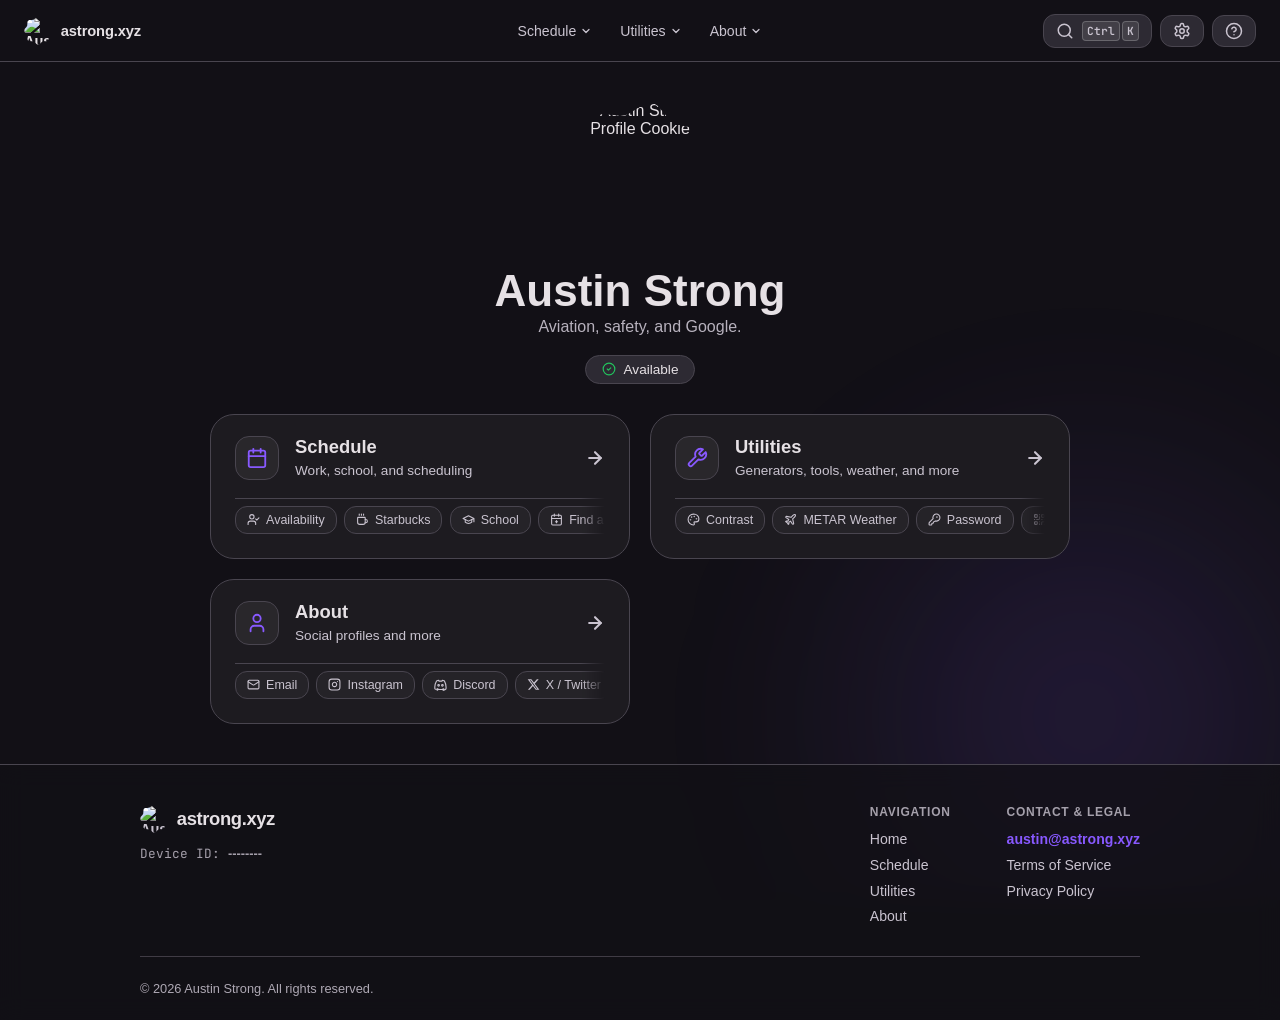
==== index.html @ 6d3d11ea "11 things ^AS" ====
<!DOCTYPE html>
<html lang="en">

<head>
    <!-- Google tag (gtag.js) -->
    <script async src="https://www.googletagmanager.com/gtag/js?id=G-ZY51JBLESQ"></script>
    <script>
        window.dataLayer = window.dataLayer || [];
        function gtag(){dataLayer.push(arguments);}
        gtag('js', new Date());
        gtag('config', 'G-ZY51JBLESQ');
    </script>
    <meta charset="UTF-8">
    <meta name="viewport" content="width=device-width, initial-scale=1.0">
    <title>Austin Strong</title>
    <meta name="description" content="Personal workspace for calendar scheduling dashboards and developer design utilities.">
    <link rel="icon" href="/assets/images/pfp-nine-sided-cookie.png" type="image/png">
    <link rel="shortcut icon" href="/assets/images/pfp-nine-sided-cookie.png" type="image/png">
    <link rel="apple-touch-icon" href="/assets/images/pfp-nine-sided-cookie.png">
    <link rel="preconnect" href="https://fonts.googleapis.com">
    <link rel="preconnect" href="https://fonts.gstatic.com" crossorigin>
    <link rel="stylesheet" href="https://fonts.googleapis.com/css2?family=JetBrains+Mono:ital,wght@0,100..800;1,100..800&family=Google+Sans+Flex:opsz,slnt,wdth,wght,GRAD,ROND@6..144,-10..0,25..151,1..1000,0..100,0..100&display=swap">
    <link rel="stylesheet" href="style.css?v=8">

    <!-- Open Graph & Twitter Meta Tags -->
    <meta name="theme-color" content="#8859ff">
    <meta property="og:site_name" content="Austin Strong">
    <meta property="og:title" content="Austin Strong">
    <meta property="og:description" content="Personal workspace for calendar scheduling dashboards and developer design utilities.">
    <meta property="og:type" content="website">
    <meta property="og:url" content="https://astrong.xyz/">
    <meta property="og:image" content="https://astrong.xyz/assets/images/pfp-nine-sided-cookie.png">
    <meta name="twitter:card" content="summary_large_image">

    <!-- Loading Screen Styles -->
    <style>
        #astrong-loading-screen {
            position: fixed;
            top: 0;
            left: 0;
            width: 100vw;
            height: 100vh;
            background-color: #121016;
            display: flex;
            justify-content: center;
            align-items: center;
            z-index: 999999;
            opacity: 1;
            transition: opacity 0.3s ease, visibility 0.3s ease;
            visibility: visible;
        }
        #astrong-loading-screen.fade-out {
            opacity: 0;
            visibility: hidden;
        }
        .loading-spinner {
            width: 58px;
            height: 58px;
            animation: loading-spin 1.2s linear infinite;
            will-change: transform;
        }
        @keyframes loading-spin {
            to { transform: rotate(360deg); }
        }
    </style>
</head>

<body>
    <!-- Ambient Accent Bubble -->
    <div class="ambient-bubble-container" aria-hidden="true">
        <div class="ambient-bubble"></div>
    </div>

    <!-- Universal Loading Screen -->
    <div id="astrong-loading-screen">
        <svg viewBox="0 0 1 1" class="loading-spinner">
            <path d="M0.3955 0.0590C0.4007 0.0547 0.4033 0.0526 0.4057 0.0508C0.4615 0.0081 0.5385 0.0081 0.5943 0.0508C0.5967 0.0526 0.5993 0.0547 0.6045 0.0590C0.6068 0.0609 0.6079 0.0619 0.6091 0.0628C0.6354 0.0837 0.6675 0.0955 0.7010 0.0966C0.7024 0.0966 0.7039 0.0966 0.7069 0.0967C0.7136 0.0968 0.7170 0.0968 0.7199 0.0970C0.7898 0.1005 0.8488 0.1506 0.8644 0.2195C0.8651 0.2224 0.8657 0.2257 0.8670 0.2324C0.8675 0.2353 0.8678 0.2368 0.8681 0.2383C0.8749 0.2713 0.8921 0.3013 0.9170 0.3238C0.9181 0.3248 0.9192 0.3258 0.9215 0.3277C0.9265 0.3321 0.9291 0.3343 0.9313 0.3364C0.9825 0.3845 0.9959 0.4612 0.9640 0.5241C0.9627 0.5267 0.9610 0.5297 0.9577 0.5356C0.9563 0.5382 0.9556 0.5396 0.9549 0.5409C0.9391 0.5706 0.9331 0.6047 0.9379 0.6381C0.9381 0.6396 0.9383 0.6411 0.9388 0.6440C0.9399 0.6507 0.9404 0.6541 0.9408 0.6570C0.9495 0.7272 0.9109 0.7946 0.8465 0.8221C0.8438 0.8232 0.8406 0.8244 0.8343 0.8268C0.8315 0.8279 0.8301 0.8284 0.8288 0.8290C0.7978 0.8415 0.7715 0.8638 0.7539 0.8925C0.7531 0.8937 0.7524 0.8950 0.7508 0.8976C0.7474 0.9034 0.7457 0.9063 0.7441 0.9089C0.7061 0.9682 0.6337 0.9948 0.5668 0.9740C0.5640 0.9732 0.5608 0.9720 0.5545 0.9698C0.5517 0.9688 0.5503 0.9683 0.5489 0.9679C0.5171 0.9573 0.4829 0.9573 0.4511 0.9679C0.4497 0.9683 0.4483 0.9688 0.4455 0.9698C0.4392 0.9720 0.4360 0.9732 0.4332 0.9740C0.3663 0.9948 0.2939 0.9682 0.2559 0.9089C0.2543 0.9063 0.2526 0.9034 0.2492 0.8976C0.2476 0.8950 0.2469 0.8937 0.2461 0.8925C0.2285 0.8638 0.2022 0.8415 0.1712 0.8290C0.1699 0.8284 0.1685 0.8279 0.1657 0.8268C0.1594 0.8244 0.1562 0.8232 0.1535 0.8221C0.0891 0.7946 0.0505 0.7272 0.0592 0.6570C0.0596 0.6541 0.0601 0.6507 0.0612 0.6440C0.0617 0.6411 0.0619 0.6396 0.0621 0.6381C0.0669 0.6047 0.0609 0.5706 0.0451 0.5409C0.0444 0.5396 0.0437 0.5382 0.0423 0.5356C0.0390 0.5297 0.0373 0.5267 0.0360 0.5241C0.0041 0.4612 0.0175 0.3845 0.0687 0.3364C0.0709 0.3343 0.0735 0.3321 0.0785 0.3277C0.0808 0.3258 0.0819 0.3248 0.0830 0.3238C0.1079 0.3013 0.1251 0.2713 0.1319 0.2383C0.1322 0.2368 0.1325 0.2353 0.1330 0.2324C0.1343 0.2257 0.1349 0.2224 0.1356 0.2195C0.1512 0.1506 0.2102 0.1005 0.2801 0.0970C0.2830 0.0968 0.2864 0.0968 0.2931 0.0967C0.2961 0.0966 0.2976 0.0966 0.2990 0.0966C0.3325 0.0955 0.3646 0.0837 0.3909 0.0628C0.3921 0.0619 0.3932 0.0609 0.3955 0.0590Z" fill="#ffffff" />
        </svg>
    </div>

    <!-- Controls Header Bar -->
    <div class="top-controls-bar">
        <a href="/" class="brand-pill" style="color: inherit; text-decoration: none;">
            <div class="pfp-wrapper-small">
                <img src="assets/images/pfp.png" alt="Austin Cookie Profile" class="pfp">
            </div>
            <span class="brand-name">astrong.xyz</span>
        </a>
        <div class="controls-group">
            <button id="search-btn" class="control-btn" aria-label="Command Palette" title="Command Palette (Ctrl+K)">
                <svg xmlns="http://www.w3.org/2000/svg" width="18" height="18" viewBox="0 0 24 24" fill="none" stroke="currentColor" stroke-width="2" stroke-linecap="round" stroke-linejoin="round"><circle cx="11" cy="11" r="8"/><line x1="21" y1="21" x2="16.65" y2="16.65"/></svg>
                <span class="btn-kbd"><kbd>Ctrl</kbd><kbd>K</kbd></span>
            </button>
            <button id="settings-btn" class="control-btn" aria-label="Settings" title="Settings">
                <svg xmlns="http://www.w3.org/2000/svg" width="18" height="18" viewBox="0 0 24 24" fill="none" stroke="currentColor" stroke-width="2" stroke-linecap="round" stroke-linejoin="round" class="lucide lucide-settings"><path d="M12.22 2h-.44a2 2 0 0 0-2 2v.18a2 2 0 0 1-1 1.73l-.43.25a2 2 0 0 1-2 0l-.15-.08a2 2 0 0 0-2.73.73l-.22.38a2 2 0 0 0 .73 2.73l.15.1a2 2 0 0 1 1 1.72v.51a2 2 0 0 1-1 1.74l-.15.09a2 2 0 0 0-.73 2.73l.22.38a2 2 0 0 0 2.73.73l.15-.08a2 2 0 0 1 2 0l.43.25a2 2 0 0 1 1 1.73V20a2 2 0 0 0 2 2h.44a2 2 0 0 0 2-2v-.18a2 2 0 0 1 1-1.73l.43-.25a2 2 0 0 1 2 0l.15.08a2 2 0 0 0 2.73-.73l.22-.39a2 2 0 0 0-.73-2.73l-.15-.08a2 2 0 0 1-1-1.74v-.5a2 2 0 0 1 1-1.74l.15-.1a2 2 0 0 0 .73-2.73l-.22-.38a2 2 0 0 0-2.73-.73l-.15.08a2 2 0 0 1-2 0l-.43-.25a2 2 0 0 1-1-1.73V4a2 2 0 0 0-2-2z"></path><circle cx="12" cy="12" r="3"></circle></svg>
            </button>
            <button id="help-btn" class="control-btn" aria-label="Help" title="Help & Shortcuts">
                <svg xmlns="http://www.w3.org/2000/svg" width="18" height="18" viewBox="0 0 24 24" fill="none" stroke="currentColor" stroke-width="2" stroke-linecap="round" stroke-linejoin="round"><circle cx="12" cy="12" r="10"/><path d="M9.09 9a3 3 0 0 1 5.83 1c0 2-3 3-3 3"/><line x1="12" y1="17" x2="12.01" y2="17"/></svg>
            </button>
            <button id="mobile-menu-btn" class="control-btn mobile-menu-btn" aria-label="Open Navigation Menu" title="Menu">
                <svg xmlns="http://www.w3.org/2000/svg" width="18" height="18" viewBox="0 0 24 24" fill="none" stroke="currentColor" stroke-width="2" stroke-linecap="round" stroke-linejoin="round"><line x1="4" x2="20" y1="12" y2="12"/><line x1="4" x2="20" y1="6" y2="6"/><line x1="4" x2="20" y1="18" y2="18"/></svg>
            </button>
        </div>
    </div>

    <!-- SVG Clip Paths for Cookie Shapes -->
    <svg style="position: absolute; width: 0; height: 0; overflow: hidden;" version="1.1" xmlns="http://www.w3.org/2000/svg">
        <defs>
            <clipPath id="nine-sided-cookie" clipPathUnits="objectBoundingBox">
                <path d="M0.3955 0.0590C0.4007 0.0547 0.4033 0.0526 0.4057 0.0508C0.4615 0.0081 0.5385 0.0081 0.5943 0.0508C0.5967 0.0526 0.5993 0.0547 0.6045 0.0590C0.6068 0.0609 0.6079 0.0619 0.6091 0.0628C0.6354 0.0837 0.6675 0.0955 0.7010 0.0966C0.7024 0.0966 0.7039 0.0966 0.7069 0.0967C0.7136 0.0968 0.7170 0.0968 0.7199 0.0970C0.7898 0.1005 0.8488 0.1506 0.8644 0.2195C0.8651 0.2224 0.8657 0.2257 0.8670 0.2324C0.8675 0.2353 0.8678 0.2368 0.8681 0.2383C0.8749 0.2713 0.8921 0.3013 0.9170 0.3238C0.9181 0.3248 0.9192 0.3258 0.9215 0.3277C0.9265 0.3321 0.9291 0.3343 0.9313 0.3364C0.9825 0.3845 0.9959 0.4612 0.9640 0.5241C0.9627 0.5267 0.9610 0.5297 0.9577 0.5356C0.9563 0.5382 0.9556 0.5396 0.9549 0.5409C0.9391 0.5706 0.9331 0.6047 0.9379 0.6381C0.9381 0.6396 0.9383 0.6411 0.9388 0.6440C0.9399 0.6507 0.9404 0.6541 0.9408 0.6570C0.9495 0.7272 0.9109 0.7946 0.8465 0.8221C0.8438 0.8232 0.8406 0.8244 0.8343 0.8268C0.8315 0.8279 0.8301 0.8284 0.8288 0.8290C0.7978 0.8415 0.7715 0.8638 0.7539 0.8925C0.7531 0.8937 0.7524 0.8950 0.7508 0.8976C0.7474 0.9034 0.7457 0.9063 0.7441 0.9089C0.7061 0.9682 0.6337 0.9948 0.5668 0.9740C0.5640 0.9732 0.5608 0.9720 0.5545 0.9698C0.5517 0.9688 0.5503 0.9683 0.5489 0.9679C0.5171 0.9573 0.4829 0.9573 0.4511 0.9679C0.4497 0.9683 0.4483 0.9688 0.4455 0.9698C0.4392 0.9720 0.4360 0.9732 0.4332 0.9740C0.3663 0.9948 0.2939 0.9682 0.2559 0.9089C0.2543 0.9063 0.2526 0.9034 0.2492 0.8976C0.2476 0.8950 0.2469 0.8937 0.2461 0.8925C0.2285 0.8638 0.2022 0.8415 0.1712 0.8290C0.1699 0.8284 0.1685 0.8279 0.1657 0.8268C0.1594 0.8244 0.1562 0.8232 0.1535 0.8221C0.0891 0.7946 0.0505 0.7272 0.0592 0.6570C0.0596 0.6541 0.0601 0.6507 0.0612 0.6440C0.0617 0.6411 0.0619 0.6396 0.0621 0.6381C0.0669 0.6047 0.0609 0.5706 0.0451 0.5409C0.0444 0.5396 0.0437 0.5382 0.0423 0.5356C0.0390 0.5297 0.0373 0.5267 0.0360 0.5241C0.0041 0.4612 0.0175 0.3845 0.0687 0.3364C0.0709 0.3343 0.0735 0.3321 0.0785 0.3277C0.0808 0.3258 0.0819 0.3248 0.0830 0.3238C0.1079 0.3013 0.1251 0.2713 0.1319 0.2383C0.1322 0.2368 0.1325 0.2353 0.1330 0.2324C0.1343 0.2257 0.1349 0.2224 0.1356 0.2195C0.1512 0.1506 0.2102 0.1005 0.2801 0.0970C0.2830 0.0968 0.2864 0.0968 0.2931 0.0967C0.2961 0.0966 0.2976 0.0966 0.2990 0.0966C0.3325 0.0955 0.3646 0.0837 0.3909 0.0628C0.3921 0.0619 0.3932 0.0609 0.3955 0.0590Z" />
            </clipPath>
            <clipPath id="four-sided-cookie" clipPathUnits="objectBoundingBox">
                <path d="M0.6154 0.1012C0.7947 0.0233 0.9767 0.2053 0.8988 0.3846L0.8859 0.4142C0.8622 0.4689 0.8622 0.5311 0.8859 0.5858L0.8988 0.6154C0.9767 0.7947 0.7947 0.9767 0.6154 0.8988L0.5858 0.8859C0.5311 0.8622 0.4689 0.8622 0.4142 0.8859L0.3846 0.8988C0.2053 0.9767 0.0233 0.7947 0.1012 0.6154L0.1141 0.5858C0.1378 0.5311 0.1378 0.4689 0.1141 0.4142L0.1012 0.3846C0.0233 0.2053 0.2053 0.0233 0.3846 0.1012L0.4142 0.1141C0.4689 0.1378 0.5311 0.1378 0.5858 0.1141L0.6154 0.1012Z" />
            </clipPath>
            <clipPath id="six-sided-cookie" clipPathUnits="objectBoundingBox">
                <path d="M0.3314 0.0909C0.4253 0.0000 0.5747 0.0000 0.6686 0.0909C0.6973 0.1187 0.7325 0.1390 0.7711 0.1499C0.8970 0.1855 0.9717 0.3145 0.9397 0.4410C0.9299 0.4797 0.9299 0.5203 0.9397 0.5590C0.9717 0.6855 0.8970 0.8145 0.7711 0.8501C0.7325 0.8610 0.6973 0.8813 0.6686 0.9091C0.5747 1.0000 0.4253 1.0000 0.3314 0.9091C0.3027 0.8813 0.2675 0.8610 0.2289 0.8501C0.1030 0.8145 0.0283 0.6855 0.0603 0.5590C0.0701 0.5203 0.0701 0.4797 0.0603 0.4410C0.0283 0.3145 0.1030 0.1855 0.2289 0.1499C0.2675 0.1390 0.3027 0.1187 0.3314 0.0909Z" />
            </clipPath>
            <clipPath id="sunny" clipPathUnits="objectBoundingBox">
                <path d="M0.7702 0.1213C0.8013 0.1234 0.8168 0.1245 0.8294 0.1300C0.8476 0.1379 0.8621 0.1524 0.8700 0.1706C0.8755 0.1832 0.8766 0.1987 0.8787 0.2298L0.8835 0.3008C0.8844 0.3134 0.8848 0.3197 0.8862 0.3257C0.8882 0.3344 0.8916 0.3427 0.8963 0.3502C0.8996 0.3554 0.9038 0.3602 0.9121 0.3696L0.9588 0.4232C0.9793 0.4467 0.9896 0.4585 0.9946 0.4713C1.0018 0.4897 1.0018 0.5103 0.9946 0.5287C0.9896 0.5415 0.9793 0.5533 0.9588 0.5768L0.9121 0.6303C0.9038 0.6399 0.8996 0.6446 0.8963 0.6498C0.8916 0.6573 0.8882 0.6656 0.8862 0.6743C0.8848 0.6803 0.8844 0.6866 0.8835 0.6992L0.8787 0.7702C0.8766 0.8013 0.8755 0.8168 0.8700 0.8294C0.8621 0.8476 0.8476 0.8621 0.8294 0.8700C0.8168 0.8755 0.8013 0.8766 0.7702 0.8787L0.6992 0.8835C0.6866 0.8844 0.6803 0.8848 0.6743 0.8862C0.6656 0.8882 0.6573 0.8916 0.6498 0.8963C0.6446 0.8996 0.6399 0.9038 0.6303 0.9121L0.5768 0.9588C0.5533 0.9793 0.5415 0.9896 0.5287 0.9946C0.5103 1.0018 0.4897 1.0018 0.4713 0.9946C0.4585 0.9896 0.4467 0.9793 0.4232 0.9588L0.3696 0.9121C0.3602 0.9038 0.3554 0.8996 0.3502 0.8963C0.3427 0.8916 0.3344 0.8882 0.3257 0.8862C0.3197 0.8848 0.3134 0.8844 0.3008 0.8835L0.2298 0.8787C0.1987 0.8766 0.1832 0.8755 0.1706 0.8700C0.1524 0.8621 0.1379 0.8476 0.1300 0.8294C0.1245 0.8168 0.1234 0.8013 0.1213 0.7702L0.1165 0.6992C0.1156 0.6866 0.1152 0.6803 0.1138 0.6743C0.1118 0.6656 0.1084 0.6573 0.1037 0.6498C0.1004 0.6446 0.0962 0.6399 0.0879 0.6303L0.0412 0.5768C0.0207 0.5533 0.0104 0.5415 0.0054 0.5287C-0.0018 0.5103 -0.0018 0.4897 0.0054 0.4713C0.0104 0.4585 0.0207 0.4467 0.0412 0.4232L0.0879 0.3696C0.0962 0.3602 0.1004 0.3554 0.1037 0.3502C0.1084 0.3427 0.1118 0.3344 0.1138 0.3257C0.1152 0.3197 0.1156 0.3134 0.1165 0.3008L0.1213 0.2298C0.1234 0.1987 0.1245 0.1832 0.1300 0.1706C0.1379 0.1524 0.1524 0.1379 0.1706 0.1300C0.1832 0.1245 0.1987 0.1234 0.2298 0.1213L0.3008 0.1165C0.3134 0.1156 0.3197 0.1152 0.3257 0.1138C0.3344 0.1118 0.3427 0.1084 0.3502 0.1037C0.3554 0.1004 0.3602 0.0962 0.3696 0.0879L0.4232 0.0412C0.4467 0.0207 0.4585 0.0104 0.4713 0.0054C0.4897 -0.0018 0.5103 -0.0018 0.5287 0.0054C0.5415 0.0104 0.5533 0.0207 0.5768 0.0412L0.6303 0.0879C0.6399 0.0962 0.6446 0.1004 0.6498 0.1037C0.6573 0.1084 0.6656 0.1118 0.6743 0.1138C0.6803 0.1152 0.6866 0.1156 0.6992 0.1165L0.7702 0.1213Z" />
            </clipPath>
            <clipPath id="twelve-sided-cookie" clipPathUnits="objectBoundingBox">
                <path d="M0.4272 0.0308C0.4289 0.0291 0.4297 0.0283 0.4304 0.0276C0.4695 -0.0092 0.5305 -0.0092 0.5696 0.0276C0.5703 0.0283 0.5711 0.0291 0.5728 0.0308C0.5738 0.0318 0.5743 0.0323 0.5748 0.0327C0.5998 0.0566 0.6353 0.0661 0.6688 0.0579C0.6695 0.0578 0.6702 0.0576 0.6715 0.0572C0.6738 0.0566 0.6750 0.0563 0.6760 0.0561C0.7282 0.0438 0.7810 0.0743 0.7964 0.1257C0.7967 0.1266 0.7970 0.1278 0.7977 0.1300C0.7981 0.1314 0.7983 0.1321 0.7984 0.1327C0.8082 0.1659 0.8341 0.1918 0.8673 0.2016C0.8679 0.2017 0.8686 0.2019 0.8700 0.2023C0.8722 0.2030 0.8734 0.2033 0.8743 0.2036C0.9257 0.2190 0.9562 0.2718 0.9439 0.3240C0.9437 0.3250 0.9434 0.3262 0.9428 0.3285C0.9424 0.3298 0.9422 0.3305 0.9421 0.3312C0.9339 0.3647 0.9434 0.4002 0.9673 0.4252C0.9677 0.4257 0.9682 0.4262 0.9692 0.4272C0.9709 0.4289 0.9717 0.4297 0.9724 0.4304C1.0092 0.4695 1.0092 0.5305 0.9724 0.5696C0.9717 0.5703 0.9709 0.5711 0.9692 0.5728C0.9682 0.5738 0.9677 0.5743 0.9673 0.5748C0.9434 0.5998 0.9339 0.6353 0.9421 0.6688C0.9422 0.6695 0.9424 0.6702 0.9428 0.6715C0.9434 0.6738 0.9437 0.6750 0.9439 0.6760C0.9562 0.7282 0.9257 0.7810 0.8743 0.7964C0.8734 0.7967 0.8722 0.7970 0.8700 0.7977C0.8686 0.7981 0.8679 0.7983 0.8673 0.7984C0.8341 0.8082 0.8082 0.8341 0.7984 0.8673C0.7983 0.8679 0.7981 0.8686 0.7977 0.8700C0.7970 0.8722 0.7967 0.8734 0.7964 0.8743C0.7810 0.9257 0.7282 0.9562 0.6760 0.9439C0.6750 0.9437 0.6738 0.9434 0.6715 0.9428C0.6702 0.9424 0.6695 0.9422 0.6688 0.9421C0.6353 0.9339 0.5998 0.9434 0.5748 0.9673C0.5743 0.9677 0.5738 0.9682 0.5728 0.9692C0.5711 0.9709 0.5703 0.9717 0.5696 0.9724C0.5305 1.0092 0.4695 1.0092 0.4304 0.9724C0.4297 0.9717 0.4289 0.9709 0.4272 0.9692C0.4262 0.9682 0.4257 0.9677 0.4252 0.9673C0.4002 0.9434 0.3647 0.9339 0.3312 0.9421C0.3305 0.9422 0.3298 0.9424 0.3285 0.9428C0.3262 0.9434 0.3250 0.9437 0.3240 0.9439C0.2718 0.9562 0.2190 0.9257 0.2036 0.8743C0.2033 0.8734 0.2030 0.8722 0.2023 0.8700C0.2019 0.8686 0.2017 0.8679 0.2016 0.8673C0.1918 0.8341 0.1659 0.8082 0.1327 0.7984C0.1321 0.7983 0.1314 0.7981 0.1300 0.7977C0.1278 0.7970 0.1266 0.7967 0.1257 0.7964C0.0743 0.7810 0.0438 0.7282 0.0561 0.6760C0.0563 0.6750 0.0566 0.6738 0.0572 0.6715C0.0576 0.6702 0.0578 0.6695 0.0579 0.6688C0.0661 0.6353 0.0566 0.5998 0.0327 0.5748C0.0323 0.5743 0.0318 0.5738 0.0308 0.5728C0.0291 0.5711 0.0283 0.5703 0.0276 0.5696C-0.0092 0.5305 -0.0092 0.4695 0.0276 0.4304C0.0283 0.4297 0.0291 0.4289 0.0308 0.4272C0.0318 0.4262 0.0323 0.4257 0.0327 0.4252C0.0566 0.4002 0.0661 0.3647 0.0579 0.3312C0.0578 0.3305 0.0576 0.3298 0.0572 0.3285C0.0566 0.3262 0.0563 0.3250 0.0561 0.3240C0.0438 0.2718 0.0743 0.2190 0.1257 0.2036C0.1266 0.2033 0.1278 0.2030 0.1300 0.2023C0.1314 0.2019 0.1321 0.2017 0.1327 0.2016C0.1659 0.1918 0.1918 0.1659 0.2016 0.1327C0.2017 0.1321 0.2019 0.1314 0.2023 0.1300C0.2030 0.1278 0.2033 0.1266 0.2036 0.1257C0.2190 0.0743 0.2718 0.0438 0.3240 0.0561C0.3250 0.0563 0.3262 0.0566 0.3285 0.0572C0.3298 0.0576 0.3305 0.0578 0.3312 0.0579C0.3647 0.0661 0.4002 0.0566 0.4252 0.0327C0.4257 0.0323 0.4262 0.0318 0.4272 0.0308Z" />
            </clipPath>
            <clipPath id="active-clip" clipPathUnits="objectBoundingBox">
                <path id="active-clip-path" d="M0.3955 0.0590C0.4007 0.0547 0.4033 0.0526 0.4057 0.0508C0.4615 0.0081 0.5385 0.0081 0.5943 0.0508C0.5967 0.0526 0.5993 0.0547 0.6045 0.0590C0.6068 0.0609 0.6079 0.0619 0.6091 0.0628C0.6354 0.0837 0.6675 0.0955 0.7010 0.0966C0.7024 0.0966 0.7039 0.0966 0.7069 0.0967C0.7136 0.0968 0.7170 0.0968 0.7199 0.0970C0.7898 0.1005 0.8488 0.1506 0.8644 0.2195C0.8651 0.2224 0.8657 0.2257 0.8670 0.2324C0.8675 0.2353 0.8678 0.2368 0.8681 0.2383C0.8749 0.2713 0.8921 0.3013 0.9170 0.3238C0.9181 0.3248 0.9192 0.3258 0.9215 0.3277C0.9265 0.3321 0.9291 0.3343 0.9313 0.3364C0.9825 0.3845 0.9959 0.4612 0.9640 0.5241C0.9627 0.5267 0.9610 0.5297 0.9577 0.5356C0.9563 0.5382 0.9556 0.5396 0.9549 0.5409C0.9391 0.5706 0.9331 0.6047 0.9379 0.6381C0.9381 0.6396 0.9383 0.6411 0.9388 0.6440C0.9399 0.6507 0.9404 0.6541 0.9408 0.6570C0.9495 0.7272 0.9109 0.7946 0.8465 0.8221C0.8438 0.8232 0.8406 0.8244 0.8343 0.8268C0.8315 0.8279 0.8301 0.8284 0.8288 0.8290C0.7978 0.8415 0.7715 0.8638 0.7539 0.8925C0.7531 0.8937 0.7524 0.8950 0.7508 0.8976C0.7474 0.9034 0.7457 0.9063 0.7441 0.9089C0.7061 0.9682 0.6337 0.9948 0.5668 0.9740C0.5640 0.9732 0.5608 0.9720 0.5545 0.9698C0.5517 0.9688 0.5503 0.9683 0.5489 0.9679C0.5171 0.9573 0.4829 0.9573 0.4511 0.9679C0.4497 0.9683 0.4483 0.9688 0.4455 0.9698C0.4392 0.9720 0.4360 0.9732 0.4332 0.9740C0.3663 0.9948 0.2939 0.9682 0.2559 0.9089C0.2543 0.9063 0.2526 0.9034 0.2492 0.8976C0.2476 0.8950 0.2469 0.8937 0.2461 0.8925C0.2285 0.8638 0.2022 0.8415 0.1712 0.8290C0.1699 0.8284 0.1685 0.8279 0.1657 0.8268C0.1594 0.8244 0.1562 0.8232 0.1535 0.8221C0.0891 0.7946 0.0505 0.7272 0.0592 0.6570C0.0596 0.6541 0.0601 0.6507 0.0612 0.6440C0.0617 0.6411 0.0619 0.6396 0.0621 0.6381C0.0669 0.6047 0.0609 0.5706 0.0451 0.5409C0.0444 0.5396 0.0437 0.5382 0.0423 0.5356C0.0390 0.5297 0.0373 0.5267 0.0360 0.5241C0.0041 0.4612 0.0175 0.3845 0.0687 0.3364C0.0709 0.3343 0.0735 0.3321 0.0785 0.3277C0.0808 0.3258 0.0819 0.3248 0.0830 0.3238C0.1079 0.3013 0.1251 0.2713 0.1319 0.2383C0.1322 0.2368 0.1325 0.2353 0.1330 0.2324C0.1343 0.2257 0.1349 0.2224 0.1356 0.2195C0.1512 0.1506 0.2102 0.1005 0.2801 0.0970C0.2830 0.0968 0.2864 0.0968 0.2931 0.0967C0.2961 0.0966 0.2976 0.0966 0.2990 0.0966C0.3325 0.0955 0.3646 0.0837 0.3909 0.0628C0.3921 0.0619 0.3932 0.0609 0.3955 0.0590Z" />
            </clipPath>
        </defs>
    </svg>

    <div class="main-wrapper">
        <!-- Hero Header -->
        <header class="hero-header">
            <!-- Animated Profile Cookie Avatar -->
            <div class="pfp-wrapper" title="Click/tap to morph shape • Right-click/hold to reverse rotation">
                <img src="assets/images/pfp.png" alt="Austin Strong Profile Cookie">
            </div>

            <!-- Title & Subtitle -->
            <div class="title-container">
                <h1 title="Click to cycle phrases">Austin Strong</h1>
                <p class="home-subtitle">Aviation, safety, and Google.</p>
            </div>

            <!-- Dynamic Live Status Pill -->
            <div id="live-status-bar" class="live-status-bar" data-status="loading" role="button" tabindex="0" title="Click to open availability calendar">
                <span id="live-status-icon" class="live-icon"></span>
                <span id="live-status-text" class="live-status-text">Updating status...</span>
            </div>
        </header>

        <!-- Main Workspace Portals Grid -->
        <main class="portal-grid">
            <!-- Schedule Card -->
            <div class="portal-card schedule-card">
                <a href="https://schedule.astrong.xyz" class="card-main-link">
                    <div class="card-left">
                        <div class="card-icon">
                            <svg xmlns="http://www.w3.org/2000/svg" width="22" height="22" viewBox="0 0 24 24" fill="none" stroke="currentColor" stroke-width="2" stroke-linecap="round" stroke-linejoin="round"><rect width="18" height="18" x="3" y="4" rx="2" ry="2"/><line x1="16" x2="16" y1="2" y2="6"/><line x1="8" x2="8" y1="2" y2="6"/><line x1="3" x2="21" y1="10" y2="10"/></svg>
                        </div>
                        <div class="card-text">
                            <div class="card-header-row">
                                <h2>Schedule</h2>
                            </div>
                            <p>Work, school, and scheduling</p>
                        </div>
                    </div>
                    <div class="card-action">
                        <svg xmlns="http://www.w3.org/2000/svg" width="20" height="20" viewBox="0 0 24 24" fill="none" stroke="currentColor" stroke-width="2.5" stroke-linecap="round" stroke-linejoin="round"><line x1="5" y1="12" x2="19" y2="12"></line><polyline points="12 5 19 12 12 19"></polyline></svg>
                    </div>
                </a>
                <div class="card-quick-links">
                    <a href="https://schedule.astrong.xyz/availability/" class="quick-chip">
                        <svg xmlns="http://www.w3.org/2000/svg" width="13" height="13" viewBox="0 0 24 24" fill="none" stroke="currentColor" stroke-width="2" stroke-linecap="round" stroke-linejoin="round" class="lucide lucide-user-check"><path d="M16 21v-2a4 4 0 0 0-4-4H6a4 4 0 0 0-4 4v2"/><circle cx="9" cy="7" r="4"/><polyline points="16 11 18 13 22 9"/></svg>
                        <span>Availability</span>
                    </a>
                    <a href="https://schedule.astrong.xyz/starbucks/" class="quick-chip">
                        <svg xmlns="http://www.w3.org/2000/svg" width="13" height="13" viewBox="0 0 24 24" fill="none" stroke="currentColor" stroke-width="2" stroke-linecap="round" stroke-linejoin="round" class="lucide lucide-coffee"><path d="M10 2v2"/><path d="M14 2v2"/><path d="M16 8a1 1 0 0 1 1 1v8a4 4 0 0 1-4 4H7a4 4 0 0 1-4-4V9a1 1 0 0 1 1-1h12Z"/><path d="M6 2v2"/><path d="M17 12h1a3 3 0 0 1 0 6h-1"/></svg>
                        <span>Starbucks</span>
                    </a>
                    <a href="https://schedule.astrong.xyz/school/" class="quick-chip">
                        <svg xmlns="http://www.w3.org/2000/svg" width="13" height="13" viewBox="0 0 24 24" fill="none" stroke="currentColor" stroke-width="2" stroke-linecap="round" stroke-linejoin="round" class="lucide lucide-graduation-cap"><path d="M22 10v6M2 10l10-5 10 5-10 5z"/><path d="M6 12v5c3 3 9 3 12 0v-5"/></svg>
                        <span>School</span>
                    </a>
                    <a href="https://calendar.app.google/j4EnNgkWWep23ZZC7" target="_blank" rel="noopener noreferrer" class="quick-chip">
                        <svg xmlns="http://www.w3.org/2000/svg" width="13" height="13" viewBox="0 0 24 24" fill="none" stroke="currentColor" stroke-width="2" stroke-linecap="round" stroke-linejoin="round"><path d="M8 2v4"/><path d="M16 2v4"/><rect width="18" height="18" x="3" y="4" rx="2"/><path d="M3 10h18"/><path d="M10 16h4"/><path d="M12 14v4"/></svg>
                        <span>Find a Time</span>
                    </a>
                </div>
            </div>

            <!-- Utility Card -->
            <div class="portal-card utility-card">
                <a href="https://utility.astrong.xyz" class="card-main-link">
                    <div class="card-left">
                        <div class="card-icon">
                            <svg xmlns="http://www.w3.org/2000/svg" width="22" height="22" viewBox="0 0 24 24" fill="none" stroke="currentColor" stroke-width="2" stroke-linecap="round" stroke-linejoin="round"><path d="M14.7 6.3a1 1 0 0 0 0 1.4l1.6 1.6a1 1 0 0 0 1.4 0l3.77-3.77a6 6 0 0 1-7.94 7.94l-6.91 6.91a2.12 2.12 0 0 1-3-3l6.91-6.91a6 6 0 0 1 7.94-7.94l-3.76 3.76z"/></svg>
                        </div>
                        <div class="card-text">
                            <div class="card-header-row">
                                <h2>Utilities</h2>
                            </div>
                            <p>Generators, tools, weather, and more</p>
                        </div>
                    </div>
                    <div class="card-action">
                        <svg xmlns="http://www.w3.org/2000/svg" width="20" height="20" viewBox="0 0 24 24" fill="none" stroke="currentColor" stroke-width="2.5" stroke-linecap="round" stroke-linejoin="round"><line x1="5" y1="12" x2="19" y2="12"></line><polyline points="12 5 19 12 12 19"></polyline></svg>
                    </div>
                </a>
                <div class="card-quick-links">
                    <a href="https://utility.astrong.xyz/contrast/" class="quick-chip">
                        <svg xmlns="http://www.w3.org/2000/svg" width="13" height="13" viewBox="0 0 24 24" fill="none" stroke="currentColor" stroke-width="2" stroke-linecap="round" stroke-linejoin="round" class="lucide lucide-palette"><circle cx="13.5" cy="6.5" r=".5" fill="currentColor"/><circle cx="17.5" cy="10.5" r=".5" fill="currentColor"/><circle cx="8.5" cy="7.5" r=".5" fill="currentColor"/><circle cx="6.5" cy="12.5" r=".5" fill="currentColor"/><path d="M12 2C6.5 2 2 6.5 2 12s4.5 10 10 10c.92 0 1.7-.74 1.7-1.67 0-.42-.16-.82-.44-1.12-.27-.3-.43-.7-.43-1.13 0-.93.75-1.68 1.68-1.68h2.09c3.04 0 5.4-2.46 5.4-5.5 0-4.97-4.48-9-10-9z"/></svg>
                        <span>Contrast</span>
                    </a>
                    <a href="https://utility.astrong.xyz/metar/" class="quick-chip">
                        <svg xmlns="http://www.w3.org/2000/svg" width="13" height="13" viewBox="0 0 24 24" fill="none" stroke="currentColor" stroke-width="2" stroke-linecap="round" stroke-linejoin="round" class="lucide lucide-plane"><path d="M17.8 19.2 16 11l3.5-3.5C21 6 21.5 4 21 3c-1-.5-3 0-4.5 1.5L13 8 4.8 6.2c-.5-.1-.9.1-1.1.5l-.3.5c-.2.5-.1 1 .3 1.3L9 12l-2 3H4l-1 1 3 2 2 3 1-1v-3l3-2 3.5 5.3c.3.4.8.5 1.3.3l.5-.2c.4-.3.6-.7.5-1.2z"/></svg>
                        <span>METAR Weather</span>
                    </a>
                    <a href="https://utility.astrong.xyz/password/" class="quick-chip">
                        <svg xmlns="http://www.w3.org/2000/svg" width="13" height="13" viewBox="0 0 24 24" fill="none" stroke="currentColor" stroke-width="2" stroke-linecap="round" stroke-linejoin="round" class="lucide lucide-key-round"><path d="M2.586 17.414A2 2 0 0 0 2 18.828V21a1 1 0 0 0 1 1h3a1 1 0 0 0 1-1v-1a1 1 0 0 1 1-1h1a1 1 0 0 0 1-1v-1a1 1 0 0 1 1-1h.172a2 2 0 0 0 1.414-.586l.814-.814a6.5 6.5 0 1 0-4-4z"/><circle cx="16.5" cy="7.5" r=".5" fill="currentColor"/></svg>
                        <span>Password</span>
                    </a>
                    <a href="https://utility.astrong.xyz/qrcode/" class="quick-chip">
                        <svg xmlns="http://www.w3.org/2000/svg" width="13" height="13" viewBox="0 0 24 24" fill="none" stroke="currentColor" stroke-width="2" stroke-linecap="round" stroke-linejoin="round" class="lucide lucide-qr-code"><rect width="5" height="5" x="3" y="3" rx="1"/><rect width="5" height="5" x="16" y="3" rx="1"/><rect width="5" height="5" x="3" y="16" rx="1"/><path d="M21 16h-3a2 2 0 0 0-2 2v3"/><path d="M21 21v.01"/><path d="M12 7v3a2 2 0 0 1-2 2H7"/><path d="M3 12h.01"/><path d="M12 3h.01"/><path d="M12 16v.01"/><path d="M16 12h1"/><path d="M21 12v.01"/><path d="M12 21v-1"/></svg>
                        <span>QR Code</span>
                    </a>
                    <a href="https://utility.astrong.xyz/lorem/" class="quick-chip">
                        <svg xmlns="http://www.w3.org/2000/svg" width="13" height="13" viewBox="0 0 24 24" fill="none" stroke="currentColor" stroke-width="2" stroke-linecap="round" stroke-linejoin="round" class="lucide lucide-text"><path d="M17 6.1H3"/><path d="M21 12.1H3"/><path d="M15.1 18H3"/></svg>
                        <span>Lorem</span>
                    </a>
                    <a href="https://utility.astrong.xyz/progress/" class="quick-chip">
                        <svg xmlns="http://www.w3.org/2000/svg" width="13" height="13" viewBox="0 0 24 24" fill="none" stroke="currentColor" stroke-width="2" stroke-linecap="round" stroke-linejoin="round" class="lucide lucide-activity"><path d="M22 12h-4l-3 9L9 3l-3 9H2"/></svg>
                        <span>Progress</span>
                    </a>
                    <a href="https://utility.astrong.xyz/text/" class="quick-chip">
                        <svg xmlns="http://www.w3.org/2000/svg" width="13" height="13" viewBox="0 0 24 24" fill="none" stroke="currentColor" stroke-width="2" stroke-linecap="round" stroke-linejoin="round" class="lucide lucide-type"><polyline points="4 7 4 4 20 4 20 7"/><line x1="9" y1="20" x2="15" y2="20"/><line x1="12" y1="4" x2="12" y2="20"/></svg>
                        <span>Text Toolkit</span>
                    </a>
                    <a href="https://utility.astrong.xyz/time/" class="quick-chip">
                        <svg xmlns="http://www.w3.org/2000/svg" width="13" height="13" viewBox="0 0 24 24" fill="none" stroke="currentColor" stroke-width="2" stroke-linecap="round" stroke-linejoin="round" class="lucide lucide-clock"><circle cx="12" cy="12" r="10"/><polyline points="12 6 12 12 16 14"/></svg>
                        <span>Time</span>
                    </a>
                </div>
            </div>

            <!-- About & Socials Card -->
            <div class="portal-card about-card">
                <a href="https://about.astrong.xyz" class="card-main-link">
                    <div class="card-left">
                        <div class="card-icon">
                            <svg xmlns="http://www.w3.org/2000/svg" width="22" height="22" viewBox="0 0 24 24" fill="none" stroke="currentColor" stroke-width="2" stroke-linecap="round" stroke-linejoin="round"><path d="M19 21v-2a4 4 0 0 0-4-4H9a4 4 0 0 0-4 4v2"/><circle cx="12" cy="7" r="4"/></svg>
                        </div>
                        <div class="card-text">
                            <div class="card-header-row">
                                <h2>About</h2>
                            </div>
                            <p>Social profiles and more</p>
                        </div>
                    </div>
                    <div class="card-action">
                        <svg xmlns="http://www.w3.org/2000/svg" width="20" height="20" viewBox="0 0 24 24" fill="none" stroke="currentColor" stroke-width="2.5" stroke-linecap="round" stroke-linejoin="round"><line x1="5" y1="12" x2="19" y2="12"></line><polyline points="12 5 19 12 12 19"></polyline></svg>
                    </div>
                </a>
                <div class="card-quick-links">
                    <a href="mailto:austin@astrong.xyz" class="quick-chip">
                        <svg xmlns="http://www.w3.org/2000/svg" width="13" height="13" viewBox="0 0 24 24" fill="none" stroke="currentColor" stroke-width="2" stroke-linecap="round" stroke-linejoin="round"><rect width="20" height="16" x="2" y="4" rx="2"/><path d="m22 7-8.97 5.7a1.94 1.94 0 0 1-2.06 0L2 7"/></svg>
                        <span>Email</span>
                    </a>
                    <a href="https://instagram.com/austin_kden" target="_blank" rel="noopener noreferrer" class="quick-chip">
                        <svg xmlns="http://www.w3.org/2000/svg" width="13" height="13" viewBox="0 0 24 24" fill="none" stroke="currentColor" stroke-width="2" stroke-linecap="round" stroke-linejoin="round"><rect width="20" height="20" x="2" y="2" rx="5" ry="5"/><path d="M16 11.37A4 4 0 1 1 12.63 8 4 4 0 0 1 16 11.37z"/><line x1="17.5" x2="17.51" y1="6.5" y2="6.5"/></svg>
                        <span>Instagram</span>
                    </a>
                    <a href="https://discord.com/users/1063271101247000727" target="_blank" rel="noopener noreferrer" class="quick-chip">
                        <svg xmlns="http://www.w3.org/2000/svg" width="13" height="13" viewBox="0 0 24 24" fill="none" stroke="currentColor" stroke-width="2" stroke-linecap="round" stroke-linejoin="round"><path d="M19.3 5.4a15.8 15.8 0 0 0-4-1.2A11.7 11.7 0 0 0 14.8 6a15.1 15.1 0 0 0-5.6 0 11.5 11.5 0 0 0-.5-1.8 15.7 15.7 0 0 0-4 1.2C1.6 10.5 1.1 15.4 1.7 20c1.7 1.2 3.3 2 4.9 2.4.4-.5.8-1 1.2-1.6-1.5-.6-2.1-1.2-2.1-1.2a12.6 12.6 0 0 0 1.2.6c1.1.5 2.2.8 3.3 1a14.2 14.2 0 0 0 5-.2c1-.3 2-.6 2.8-1 0 0-.6.7-2 1.2.4.6.8 1.1 1.2 1.6 1.6-.5 3.2-1.3 4.9-2.4.6-4.6.1-9.5-2.8-14.6z"/><circle cx="8.5" cy="13.5" r="1.5"/><circle cx="15.5" cy="13.5" r="1.5"/></svg>
                        <span>Discord</span>
                    </a>
                    <a href="https://x.com/austin_kden" target="_blank" rel="noopener noreferrer" class="quick-chip">
                        <svg xmlns="http://www.w3.org/2000/svg" width="13" height="13" viewBox="0 0 24 24" fill="currentColor"><path d="M18.244 2.25h3.308l-7.227 8.26 8.502 11.24H16.17l-5.214-6.817L4.99 21.75H1.68l7.73-8.835L1.254 2.25H8.08l4.713 6.231zm-1.161 17.52h1.833L7.084 4.126H5.117z"/></svg>
                        <span>X / Twitter</span>
                    </a>
                    <a href="https://x.com/IncidentUpdates" target="_blank" rel="noopener noreferrer" class="quick-chip">
                        <svg xmlns="http://www.w3.org/2000/svg" width="13" height="13" viewBox="0 0 24 24" fill="currentColor"><path d="M18.244 2.25h3.308l-7.227 8.26 8.502 11.24H16.17l-5.214-6.817L4.99 21.75H1.68l7.73-8.835L1.254 2.25H8.08l4.713 6.231zm-1.161 17.52h1.833L7.084 4.126H5.117z"/></svg>
                        <span>Incident Updates</span>
                    </a>
                    <a href="https://bsky.app/profile/astrong.xyz" target="_blank" rel="noopener noreferrer" class="quick-chip">
                        <svg xmlns="http://www.w3.org/2000/svg" width="13" height="13" viewBox="0 0 24 24" fill="none" stroke="currentColor" stroke-width="2" stroke-linecap="round" stroke-linejoin="round"><path d="M12 10.8c-1.087-2.114-4.046-6.053-6.798-7.995C2.566.944 1.561 1.266.902 1.565.139 1.908 0 3.08 0 3.768c0 .69.378 5.65.624 6.479.815 2.736 3.713 3.66 6.383 3.364.136-.02.275-.039.415-.056-.138.022-.276.04-.415.056-3.912.58-7.387 2.005-2.83 7.078 5.013 5.19 6.87-1.113 7.823-4.308.953 3.195 2.81 9.499 7.822 4.308 4.558-5.073 1.082-6.498-2.83-7.078a59.042 59.042 0 0 1-.415-.056c.14.017.279.036.415.056 2.67.297 5.568-.628 6.383-3.364.246-.828.624-5.79.624-6.478 0-.69-.139-1.861-.902-2.206-.659-.298-1.664-.62-4.3 1.24C16.046 4.748 13.087 8.687 12 10.8Z"/></svg>
                        <span>Bluesky</span>
                    </a>
                    <a href="https://github.com/austinkden" target="_blank" rel="noopener noreferrer" class="quick-chip">
                        <svg xmlns="http://www.w3.org/2000/svg" width="13" height="13" viewBox="0 0 24 24" fill="none" stroke="currentColor" stroke-width="2" stroke-linecap="round" stroke-linejoin="round"><path d="M15 22v-4a4.8 4.8 0 0 0-1-3.5c3 0 6-2 6-5.5.08-1.25-.27-2.48-1-3.5.28-1.15.28-2.35 0-3.5 0 0-1 0-3 1.5-2.64-.5-5.36-.5-8 0C6 2 5 2 5 2c-.3 1.15-.3 2.35 0 3.5A5.403 5.403 0 0 0 4 9c0 3.5 3 5.5 6 5.5-.39.49-.68 1.05-.85 1.65-.17.6-.22 1.23-.15 1.85v4"/><path d="M9 18c-4.51 2-5-2-7-2"/></svg>
                        <span>GitHub</span>
                    </a>
                    <a href="https://www.youtube.com/@austinkden" target="_blank" rel="noopener noreferrer" class="quick-chip">
                        <svg xmlns="http://www.w3.org/2000/svg" width="13" height="13" viewBox="0 0 24 24" fill="none" stroke="currentColor" stroke-width="2" stroke-linecap="round" stroke-linejoin="round"><path d="M2.5 17a24.12 24.12 0 0 1 0-10 2 2 0 0 1 1.4-1.4 49.56 49.56 0 0 1 16.2 0A2 2 0 0 1 21.5 7a24.12 24.12 0 0 1 0 10 2 2 0 0 1-1.4 1.4 49.55 49.55 0 0 1-16.2 0A2 2 0 0 1 2.5 17"/><path d="m10 15 5-3-5-3z"/></svg>
                        <span>YouTube</span>
                    </a>
                </div>
            </div>

            <!-- Spotify Live Card (Formatted identically to other portal cards without pills) -->
            <div id="spotify-widget" class="portal-card spotify-card" style="display: none;">
                <a href="#" class="card-main-link" target="_blank" rel="noopener noreferrer">
                    <div class="card-left">
                        <div class="card-icon">
                            <svg xmlns="http://www.w3.org/2000/svg" width="22" height="22" viewBox="0 0 24 24" fill="currentColor">
                                <path d="M12 0C5.373 0 0 5.373 0 12s5.373 12 12 12 12-5.373 12-12S18.627 0 12 0zm5.503 17.308c-.215.353-.674.464-1.027.249-2.812-1.718-6.353-2.107-10.523-1.154-.404.093-.807-.162-.9-.566-.093-.404.162-.807.566-.9 4.568-1.044 8.486-.6 11.635 1.324.353.215.464.674.249 1.047zm1.469-3.264c-.27.44-.849.577-1.289.307-3.22-1.979-8.128-2.553-11.936-1.396-.497.151-1.032-.133-1.183-.63-.151-.497.133-1.032.63-1.183 4.357-1.322 9.775-.682 13.471 1.593.44.27.577.849.307 1.309zm.126-3.41c-3.861-2.293-10.229-2.504-13.914-1.385-.593.18-1.222-.162-1.402-.755-.18-.593.162-1.222.755-1.402 4.237-1.286 11.272-1.043 15.718 1.597.534.317.708 1.01.391 1.544-.317.534-1.01.708-1.548.401z"/>
                            </svg>
                        </div>
                        <div class="card-text">
                            <div class="card-header-row">
                                <h2 id="spotify-track">--</h2>
                            </div>
                            <p id="spotify-artist">--</p>
                        </div>
                    </div>
                    <div class="card-action">
                        <div class="spotify-equalizer" aria-label="Listening on Spotify">
                            <div class="eq-bar"></div>
                            <div class="eq-bar"></div>
                            <div class="eq-bar"></div>
                            <div class="eq-bar"></div>
                        </div>
                    </div>
                </a>
            </div>
        </main>
    </div>

    <!-- Modals (Settings & Help) -->
    <!-- Settings Modal -->
    <div id="settings-modal" class="settings-modal" aria-hidden="true">
        <div class="settings-modal-overlay"></div>
        <div class="settings-modal-container">
            <div class="settings-modal-header">
                <h3 class="settings-modal-title">Settings</h3>
                <button id="settings-close-btn" class="settings-close-btn" aria-label="Close dialog">
                    <svg xmlns="http://www.w3.org/2000/svg" width="18" height="18" viewBox="0 0 24 24" fill="none" stroke="currentColor" stroke-width="2.5" stroke-linecap="round" stroke-linejoin="round"><line x1="18" y1="6" x2="6" y2="18" /><line x1="6" y1="6" x2="18" y2="18" /></svg>
                </button>
            </div>
            <div class="settings-modal-body">
                <section class="settings-section">
                    <h4>Accent Color</h4>
                    <div class="custom-select" id="accent-select">
                        <div class="select-trigger" role="button" aria-haspopup="listbox">
                            <span class="select-trigger-text">Select Accent</span>
                            <svg class="select-arrow" xmlns="http://www.w3.org/2000/svg" width="16" height="16" viewBox="0 0 24 24" fill="none" stroke="currentColor" stroke-width="2"><polyline points="6 9 12 15 18 9"></polyline></svg>
                        </div>
                        <div class="select-options" role="listbox">
                            <div class="select-option option-red" data-value="red" role="option">Red</div>
                            <div class="select-option option-orange" data-value="orange" role="option">Orange</div>
                            <div class="select-option option-yellow" data-value="yellow" role="option">Yellow</div>
                            <div class="select-option option-green" data-value="green" role="option">Green</div>
                            <div class="select-option option-blue" data-value="blue" role="option">Blue</div>
                            <div class="select-option option-purple" data-value="purple" role="option">Purple</div>
                            <div class="select-option option-white" data-value="white" role="option">White</div>
                        </div>
                    </div>
                </section>
                <section class="settings-section">
                    <h4>Appearance</h4>
                    <div class="appearance-toggle-container">
                        <span class="appearance-toggle-label">Theme Mode</span>
                        <div class="theme-toggle-pill" id="theme-toggle-pill" role="button" aria-label="Toggle theme" data-active="dark">
                            <div class="toggle-pill-thumb"></div>
                            <div class="toggle-pill-option option-light" data-mode="light">
                                <svg xmlns="http://www.w3.org/2000/svg" width="16" height="16" viewBox="0 0 24 24" fill="none" stroke="currentColor" stroke-width="2" stroke-linecap="round" stroke-linejoin="round"><circle cx="12" cy="12" r="5"></circle><line x1="12" y1="1" x2="12" y2="3"></line><line x1="12" y1="21" x2="12" y2="23"></line><line x1="4.22" y1="4.22" x2="5.64" y2="5.64"></line><line x1="18.36" y1="18.36" x2="19.78" y2="19.78"></line><line x1="1" y1="12" x2="3" y2="12"></line><line x1="21" y1="12" x2="23" y2="12"></line><line x1="4.22" y1="19.78" x2="5.64" y2="18.36"></line><line x1="18.36" y1="5.64" x2="19.78" y2="4.22"></line></svg>
                            </div>
                            <div class="toggle-pill-option option-dark" data-mode="dark">
                                <svg xmlns="http://www.w3.org/2000/svg" width="16" height="16" viewBox="0 0 24 24" fill="none" stroke="currentColor" stroke-width="2" stroke-linecap="round" stroke-linejoin="round"><path d="M21 12.79A9 9 0 1 1 11.21 3 7 7 0 0 0 21 12.79z"></path></svg>
                            </div>
                        </div>
                    </div>
                </section>
            </div>
        </div>
    </div>

    <!-- Help Modal -->
    <div id="help-modal" class="help-modal" aria-hidden="true">
        <div class="help-modal-overlay"></div>
        <div class="help-modal-container">
            <div class="help-modal-header">
                <h3 class="help-modal-title">Help & Info</h3>
                <button id="help-close-btn" class="help-close-btn" aria-label="Close dialog">
                    <svg xmlns="http://www.w3.org/2000/svg" width="18" height="18" viewBox="0 0 24 24" fill="none" stroke="currentColor" stroke-width="2.5" stroke-linecap="round" stroke-linejoin="round"><line x1="18" y1="6" x2="6" y2="18" /><line x1="6" y1="6" x2="18" y2="18" /></svg>
                </button>
            </div>
            <div class="help-modal-body">
                <section class="help-section">
                    <h4>Interactive Profile Cookie</h4>
                    <p>Click/tap the profile picture to cycle its shape. Right-click or long-press it to reverse its rotation direction.</p>
                </section>
                <section class="help-section context-menu-help">
                    <h4>Custom Context Menu</h4>
                    <p>Right-click or long-press anywhere to open the custom menu. Right-click twice in quick succession to open the default browser menu.</p>
                </section>
                <section class="help-section shortcuts-section">
                    <h4>Keyboard Shortcuts</h4>
                    <div class="shortcut-list">
                        <div class="shortcut-item">
                            <span class="shortcut-keys"><kbd>Ctrl</kbd><span class="plus-sign">+</span><kbd>K</kbd></span>
                            <span>Open Command Palette</span>
                        </div>
                        <div class="shortcut-item">
                            <kbd>Esc</kbd>
                            <span>Close menu / Go back</span>
                        </div>
                    </div>
                </section>
            </div>
            <div class="help-modal-footer">
                <a href="https://github.com/austinkden/austinkden.github.io" target="_blank" rel="noopener noreferrer" class="github-btn" aria-label="View Source on GitHub">
                    <svg xmlns="http://www.w3.org/2000/svg" width="14" height="14" viewBox="0 0 24 24" fill="none" stroke="currentColor" stroke-width="2.5" stroke-linecap="round" stroke-linejoin="round"><path d="M15 22v-4a4.8 4.8 0 0 0-1-3.5c3 0 6-2 6-5.5.08-1.25-.27-2.48-1-3.5.28-1.15.28-2.35 0-3.5 0 0-1 0-3 1.5-2.64-.5-5.36-.5-8 0C6 2 5 2 5 2c-.3 1.15-.3 2.35 0 3.5A5.403 5.403 0 0 0 4 9c0 3.5 3 5.5 6 5.5-.39.49-.68 1.05-.85 1.65-.17.6-.22 1.23-.15 1.85v4" /><path d="M9 18c-4.51 2-5-2-7-2" /></svg>
                    Source Code
                </a>
                <a href="javascript:void(0)" class="github-btn" title="Click to copy Device ID" onclick="navigator.clipboard.writeText(window.__ASTRONG_DEVICE_ID__)">
                    <svg xmlns="http://www.w3.org/2000/svg" width="14" height="14" viewBox="0 0 24 24" fill="none" stroke="currentColor" stroke-width="2.5" stroke-linecap="round" stroke-linejoin="round"><rect x="5" y="2" width="14" height="20" rx="2" ry="2"/><line x1="12" y1="18" x2="12.01" y2="18"/></svg>
                    Device: <span class="device-id-display">--------</span>
                </a>
            </div>
        </div>
    </div>

    <!-- Scripts -->
    <script src="/universal.js?v=3" defer></script>
    <script src="/schedule/starbucks/schedule.js?v=3" defer></script>
    <script src="script.js?v=4" defer></script>
</body>

</html>
---- style.css ----
@import url('https://fonts.googleapis.com/css2?family=JetBrains+Mono:wght@400;500;600;700&family=Google+Sans+Flex:opsz,slnt,wdth,wght,GRAD,ROND@6..144,-10..0,25..151,1..1000,0..100,0..100&display=swap');

:root {
    /* Consistent Color variables mapped from palette.css */
    --background: #121016;
    --surface: #1d1b20;
    --surface-variant: #2d2a33;
    --primary: #8859ff;
    --primary-container: #4527a0;
    --on-primary: #ffffff;
    --on-surface: #e6e1e5;
    --on-surface-variant: #cac4d0;
    --outline: #49454f;
    --highlight-color: #8859ff;
    --highlight-bg: #f2edff;
}

* {
    margin: 0;
    padding: 0;
    box-sizing: border-box;
    outline: none;
    -webkit-tap-highlight-color: transparent;
    font-family: 'Google Sans Flex', sans-serif;
    -webkit-user-drag: none;
}

img {
    -webkit-user-select: none;
    -webkit-user-drag: none;
    user-select: none;
}

::placeholder {
    -webkit-user-select: none;
    user-select: none;
}

*::selection {
    color: var(--highlight-color);
    background: var(--highlight-bg);
}

/* Custom Scrollbars */
::-webkit-scrollbar {
    width: 8px;
    height: 8px;
}

::-webkit-scrollbar-track {
    background: transparent;
}

::-webkit-scrollbar-thumb {
    background: rgba(255, 255, 255, 0.16);
    border-radius: 4px;
}

::-webkit-scrollbar-thumb:hover {
    background: var(--primary);
}

/* Firefox Support */
* {
    scrollbar-width: thin;
    scrollbar-color: rgba(255, 255, 255, 0.16) transparent;
}

.pfp-wrapper,
.portal-title,
.portal-header,
.portal-card,
button {
    -webkit-touch-callout: none;
    -webkit-user-select: none;
    user-select: none;
}

body {
    min-height: 100vh;
    background: var(--background);
    color: var(--on-surface);
    font-family: 'Google Sans Flex', sans-serif;
    display: flex;
    flex-direction: column;
    justify-content: flex-start;
    align-items: center;
    padding: 0;
    margin: 0;
    position: relative;
    overflow-x: hidden;
}

/* Header Controls Bar */
.top-controls-bar {
    position: relative;
    width: 100%;
    align-self: stretch;
    z-index: 1000;
    display: grid;
    grid-template-columns: 1fr auto 1fr;
    align-items: center;
    padding: 0.85rem 1.5rem;
    background: var(--background, #121016);
    border-bottom: 1px solid var(--outline, rgba(255, 255, 255, 0.08));
    user-select: none;
    -webkit-user-select: none;
    box-sizing: border-box;
    flex-shrink: 0;
}

:root.light-mode .top-controls-bar {
    background: #fdfbff;
    border-bottom-color: rgba(0, 0, 0, 0.08);
}

.brand-pill {
    display: inline-flex;
    align-items: center;
    gap: 0.55rem;
    font-size: 0.92rem;
    font-weight: 700;
    color: var(--on-surface);
    letter-spacing: -0.01em;
    justify-self: flex-start;
    text-decoration: none;
    flex-shrink: 0;
}

.pfp-wrapper-small {
    width: 28px;
    height: 28px;
    clip-path: url('#active-clip');
    display: flex;
    justify-content: center;
    align-items: center;
    flex-shrink: 0;
}

.pfp-wrapper-small img {
    width: 100%;
    height: 100%;
    object-fit: cover;
}

.brand-dot {
    width: 8px;
    height: 8px;
    border-radius: 50%;
    background-color: var(--primary, #8859ff);
}

.controls-group {
    display: flex;
    align-items: center;
    gap: 0.5rem;
    justify-self: flex-end;
    flex-shrink: 0;
}

.control-btn {
    display: inline-flex;
    align-items: center;
    gap: 0.5rem;
    padding: 6px 12px;
    background: var(--surface-variant, #2d2a33);
    border: 1px solid var(--outline, #49454f);
    border-radius: 12px;
    color: var(--on-surface-variant, #cac4d0);
    cursor: pointer;
    font-size: 0.85rem;
    font-weight: 500;
    transition: background-color 0.15s ease, border-color 0.15s ease, color 0.15s ease;
    user-select: none;
    -webkit-user-select: none;
    flex-shrink: 0;
}

.control-btn:hover {
    background: var(--surface, #1d1b20);
    border-color: var(--primary, #8859ff);
    color: var(--primary, #8859ff);
}

.btn-kbd {
    display: inline-flex;
    align-items: center;
    gap: 2px;
}

.btn-kbd kbd {
    font-family: 'JetBrains Mono', monospace;
    font-size: 0.65rem;
    padding: 1px 4px;
    background: rgba(255, 255, 255, 0.08);
    border: 1px solid var(--outline, #49454f);
    border-radius: 3px;
}

.mobile-menu-btn {
    display: none;
}

.mobile-drawer-overlay {
    display: none;
    position: fixed;
    inset: 0;
    background: rgba(0, 0, 0, 0.6);
    z-index: 9998;
    opacity: 0;
    pointer-events: none;
    transition: opacity 0.2s ease;
    backdrop-filter: blur(4px);
    -webkit-backdrop-filter: blur(4px);
}

.mobile-drawer {
    position: fixed;
    top: 0;
    right: 0;
    bottom: 0;
    width: 95vw;
    max-width: 440px;
    background: var(--surface, #1d1b20);
    border-left: 1px solid var(--outline, #49454f);
    z-index: 9999;
    transform: translateX(100%);
    transition: transform 0.25s cubic-bezier(0.4, 0, 0.2, 1);
    display: flex;
    flex-direction: column;
    user-select: none;
    -webkit-user-select: none;
    box-sizing: border-box;
}

:root.light-mode .mobile-drawer {
    background: #fdfbff;
    border-left-color: rgba(0, 0, 0, 0.1);
}

body.mobile-drawer-open {
    overflow: hidden !important;
}

body.mobile-drawer-open .mobile-drawer-overlay {
    display: block;
    opacity: 1;
    pointer-events: auto;
}

body.mobile-drawer-open .mobile-drawer {
    transform: translateX(0);
}

.mobile-drawer-header {
    display: flex;
    align-items: center;
    justify-content: space-between;
    padding: 1rem 1.25rem;
    border-bottom: 1px solid var(--outline, rgba(255, 255, 255, 0.08));
}

:root.light-mode .mobile-drawer-header {
    border-bottom-color: rgba(0, 0, 0, 0.08);
}

.mobile-drawer-body {
    flex: 1;
    overflow-y: auto;
    padding: 1.25rem;
    display: flex;
    flex-direction: column;
    gap: 1.4rem;
}

.mobile-drawer-section {
    display: flex;
    flex-direction: column;
    gap: 0.6rem;
}

.mobile-drawer-section-title {
    font-size: 0.75rem;
    font-weight: 700;
    text-transform: uppercase;
    letter-spacing: 0.06em;
    color: var(--on-surface-variant, #cac4d0);
    opacity: 0.85;
}

:root.light-mode .mobile-drawer-section-title {
    color: #49454f;
}

.mobile-nav-group {
    display: flex;
    flex-direction: column;
    gap: 0.35rem;
}

.mobile-nav-link {
    display: flex;
    align-items: center;
    gap: 0.65rem;
    padding: 8px 12px;
    border-radius: 12px;
    background: var(--surface-variant, #2d2a33);
    border: 1px solid var(--outline, #49454f);
    color: var(--on-surface, #e6e1e5);
    text-decoration: none;
    font-size: 0.9rem;
    font-weight: 600;
    transition: background-color 0.15s ease, border-color 0.15s ease, color 0.15s ease;
}

:root.light-mode .mobile-nav-link {
    background: #e7e0ec;
    border-color: #79747e;
    color: #1d1b20;
}

.mobile-nav-link:hover {
    border-color: var(--primary, #8859ff);
    color: var(--primary, #8859ff);
}

.mobile-nav-sublinks {
    display: flex;
    flex-direction: column;
    gap: 0.25rem;
    padding-left: 0.5rem;
}

.mobile-nav-sublink {
    display: flex;
    align-items: center;
    gap: 0.6rem;
    padding: 7px 12px;
    border-radius: 8px;
    color: var(--on-surface-variant, #cac4d0);
    text-decoration: none;
    font-size: 0.85rem;
    font-weight: 500;
    transition: background-color 0.15s ease, color 0.15s ease;
}

:root.light-mode .mobile-nav-sublink {
    color: #49454f;
}

.mobile-nav-sublink:hover {
    background: var(--surface-variant, #2d2a33);
    color: var(--on-surface, #ffffff);
}

:root.light-mode .mobile-nav-sublink:hover {
    background: #e7e0ec;
    color: #1d1b20;
}

.mobile-chips-grid {
    display: grid;
    grid-template-columns: 1fr 1fr;
    gap: 0.4rem;
    margin-top: 0.2rem;
}

.mobile-chip {
    display: flex;
    align-items: center;
    justify-content: center;
    padding: 6px 10px;
    background: var(--surface-variant, #2d2a33);
    border: 1px solid var(--outline, #49454f);
    border-radius: 10px;
    color: var(--on-surface-variant, #cac4d0);
    text-decoration: none;
    font-size: 0.8rem;
    font-weight: 500;
    text-align: center;
    transition: background-color 0.15s ease, border-color 0.15s ease, color 0.15s ease;
}

:root.light-mode .mobile-chip {
    background: #e7e0ec;
    border-color: #79747e;
    color: #49454f;
}

.mobile-chip:hover {
    border-color: var(--primary, #8859ff);
    color: var(--primary, #8859ff);
}

.mobile-actions-list {
    display: flex;
    flex-direction: column;
    gap: 0.45rem;
}

.mobile-action-item {
    display: flex;
    align-items: center;
    gap: 0.75rem;
    padding: 10px 12px;
    background: var(--surface-variant, #2d2a33);
    border: 1px solid var(--outline, #49454f);
    border-radius: 12px;
    color: var(--on-surface, #e6e1e5);
    font-size: 0.88rem;
    font-weight: 600;
    cursor: pointer;
    text-align: left;
    width: 100%;
    box-sizing: border-box;
    transition: background-color 0.15s ease, border-color 0.15s ease, color 0.15s ease;
}

:root.light-mode .mobile-action-item {
    background: #e7e0ec;
    border-color: #79747e;
    color: #1d1b20;
}

.mobile-action-item:hover {
    border-color: var(--primary, #8859ff);
    color: var(--primary, #8859ff);
}

@media (max-width: 768px) {
    .hdr-nav {
        display: none !important;
    }
    #settings-btn, #help-btn {
        display: none !important;
    }
    .mobile-menu-btn {
        display: inline-flex !important;
    }
    .top-controls-bar {
        display: flex;
        align-items: center;
        justify-content: space-between;
        padding: 0.6rem 0.85rem;
        gap: 0.4rem;
        width: 100%;
        max-width: 100vw;
        box-sizing: border-box;
    }
    .brand-pill {
        gap: 0.4rem;
        font-size: 0.85rem;
        flex-shrink: 0;
    }
    .controls-group {
        display: flex;
        align-items: center;
        gap: 0.4rem;
        flex-shrink: 0;
    }
    .control-btn {
        padding: 6px 9px;
        font-size: 0.85rem;
        gap: 0;
        border-radius: 10px;
    }
    .btn-kbd {
        display: none !important;
    }
}

@media (max-width: 480px) {
    .top-controls-bar {
        padding: 0.5rem 0.65rem;
        gap: 0.3rem;
    }
    .control-btn {
        padding: 5px 8px;
    }
}

/* Ambient Edge Floating Accent Bubble */
.ambient-bubble-container {
    position: fixed;
    top: 0;
    left: 0;
    width: 100vw;
    height: 100vh;
    pointer-events: none;
    overflow: hidden;
    z-index: 0;
}

.ambient-bubble {
    position: absolute;
    top: 0;
    left: 0;
    width: clamp(450px, 55vw, 800px);
    height: clamp(450px, 55vw, 800px);
    margin-top: calc(-1 * clamp(450px, 55vw, 800px) / 2);
    margin-left: calc(-1 * clamp(450px, 55vw, 800px) / 2);
    border-radius: 50%;
    background: radial-gradient(circle at center, color-mix(in srgb, var(--primary) 22%, transparent) 0%, color-mix(in srgb, var(--primary) 10%, transparent) 35%, color-mix(in srgb, var(--primary) 2%, transparent) 65%, transparent 85%);
    filter: blur(80px);
    pointer-events: none;
    will-change: transform, opacity;
}

:root.light-mode .ambient-bubble {
    background: radial-gradient(circle at center, color-mix(in srgb, var(--primary) 28%, transparent) 0%, color-mix(in srgb, var(--primary) 14%, transparent) 35%, color-mix(in srgb, var(--primary) 3%, transparent) 65%, transparent 85%);
    filter: blur(70px);
}

/* Profile Cookie Avatar */
.pfp-wrapper {
    width: clamp(120px, 14vw, 150px);
    height: clamp(120px, 14vw, 150px);
    clip-path: url('#active-clip');
    display: flex;
    justify-content: center;
    align-items: center;
    flex-shrink: 0;
    cursor: pointer;
    position: relative;
    z-index: 1;
}

.pfp-wrapper img {
    width: 100%;
    height: 100%;
    object-fit: cover;
    border-radius: 50%;
}

/* Main Container Layout */
.main-wrapper {
    width: 100%;
    max-width: 900px;
    margin: 0 auto;
    display: flex;
    flex-direction: column;
    gap: 1.85rem;
    padding: 40px 1.25rem 40px;
    position: relative;
    z-index: 1;
}

/* Hero Header */
.hero-header {
    display: flex;
    flex-direction: column;
    align-items: center;
    text-align: center;
    gap: 0.85rem;
}

.title-container h1 {
    font-size: 2.75rem;
    font-weight: 800;
    font-variation-settings: 'ROND' 100, 'wdth' 85;
    color: var(--on-surface);
    cursor: pointer;
    user-select: none;
    -webkit-user-select: none;
    transition: color 0.2s ease;
}

.title-container h1:hover {
    color: var(--primary, #8859ff);
}

.home-subtitle {
    font-size: 1rem;
    font-weight: 500;
    color: var(--on-surface-variant);
    opacity: 0.9;
    line-height: 1.4;
}

.live-status-bar {
    display: inline-flex;
    align-items: center;
    gap: 8px;
    padding: 6px 16px;
    background: var(--surface-variant, #2d2a33);
    border: 1px solid var(--outline, #49454f);
    border-radius: 20px;
    font-size: 0.85rem;
    font-weight: 500;
    color: var(--on-surface);
    margin: 0.2rem auto 0 auto;
    width: fit-content;
    -webkit-user-select: none;
    user-select: none;
    cursor: pointer;
    text-decoration: none;
    transition: border-color 0.2s ease, background-color 0.2s ease;
}

.live-status-bar:hover {
    border-color: var(--primary, #8859ff);
}

.live-dot, .live-icon {
    width: 14px;
    height: 14px;
    display: inline-flex;
    align-items: center;
    justify-content: center;
    color: #888888;
    flex-shrink: 0;
}

.live-icon svg {
    width: 14px;
    height: 14px;
}

.live-status-bar[data-status="at-work"] .live-icon { color: #00a862; }
.live-status-bar[data-status="at-school"] .live-icon { color: #3b82f6; }
.live-status-bar[data-status="unavailable"] .live-icon { color: #ef4444; }
.live-status-bar[data-status="busy"] .live-icon { color: #f59e0b; }
.live-status-bar[data-status="listening"] .live-icon { color: #8859ff; }
.live-status-bar[data-status="available"] .live-icon { color: #22c55e; }

/* Spotify Live Card Specifics (Extends .portal-card) */
.spotify-card .card-icon {
    color: #8859ff;
}

.spotify-card:hover {
    border-color: #8859ff;
}

.spotify-equalizer {
    display: flex;
    align-items: flex-end;
    justify-content: center;
    gap: 2.5px;
    width: 20px;
    height: 20px;
    flex-shrink: 0;
}

.eq-bar {
    width: 3px;
    height: 100%;
    background-color: #8859ff;
    border-radius: 1.5px;
    animation: eq-bounce 1s ease-in-out infinite alternate;
}

.eq-bar:nth-child(1) {
    animation-duration: 0.75s;
    animation-delay: -0.3s;
}

.eq-bar:nth-child(2) {
    animation-duration: 1.1s;
    animation-delay: -0.7s;
}

.eq-bar:nth-child(3) {
    animation-duration: 0.85s;
    animation-delay: -0.15s;
}

.eq-bar:nth-child(4) {
    animation-duration: 1.25s;
    animation-delay: -0.5s;
}

@keyframes eq-bounce {
    0% { height: 18%; }
    100% { height: 100%; }
}

/* Grid Layout for Portals */
.portal-grid {
    display: grid;
    grid-template-columns: repeat(2, minmax(0, 1fr));
    gap: 1.25rem;
    width: 100%;
}

.portal-card {
    position: relative;
    background: var(--surface, #1d1b20);
    border: 1px solid var(--outline, #49454f);
    border-radius: 24px;
    padding: 1.35rem 1.5rem;
    display: flex;
    flex-direction: column;
    gap: 1.1rem;
    min-width: 0;
    max-width: 100%;
    box-sizing: border-box;
    transition: border-color 0.2s ease, background-color 0.2s ease;
}

.portal-card:hover {
    border-color: var(--primary, #8859ff);
    background: var(--surface-variant, #2d2a33);
}

.card-main-link {
    display: flex;
    align-items: center;
    justify-content: space-between;
    text-decoration: none;
    color: var(--on-surface);
    gap: 1rem;
}

.card-main-link::before {
    content: '';
    position: absolute;
    top: 0;
    left: 0;
    right: 0;
    bottom: 0;
    z-index: 1;
    border-radius: inherit;
}

.card-left {
    display: flex;
    align-items: center;
    gap: 1rem;
}

.card-icon {
    width: 44px;
    height: 44px;
    background: rgba(255, 255, 255, 0.05);
    border: 1px solid var(--outline, #49454f);
    border-radius: 14px;
    display: flex;
    justify-content: center;
    align-items: center;
    flex-shrink: 0;
    color: var(--primary, #8859ff);
    transition: background-color 0.2s ease, color 0.2s ease, border-color 0.2s ease;
}

.portal-card:hover .card-icon {
    background: var(--primary-container, #4527a0);
    color: var(--on-primary, #ffffff);
    border-color: var(--primary-container, #4527a0);
}

.card-text {
    display: flex;
    flex-direction: column;
    gap: 3px;
}

.card-header-row {
    display: flex;
    align-items: center;
    gap: 0.5rem;
}

.card-text h2 {
    font-size: 1.15rem;
    font-weight: 700;
    font-variation-settings: 'ROND' 100, 'wdth' 80;
}

.card-pill {
    font-family: 'JetBrains Mono', monospace;
    font-size: 0.68rem;
    font-weight: 600;
    padding: 2px 7px;
    border-radius: 10px;
    background: rgba(136, 89, 255, 0.12);
    color: var(--primary, #8859ff);
    border: 1px solid rgba(136, 89, 255, 0.25);
    user-select: none;
    -webkit-user-select: none;
}

.card-text p {
    font-size: 0.85rem;
    font-weight: 500;
    color: var(--on-surface-variant);
    line-height: 1.4;
}

.card-action {
    display: flex;
    align-items: center;
    color: var(--on-surface-variant);
    transition: color 0.2s ease;
}

.portal-card:hover .card-action {
    color: var(--primary, #8859ff);
}

.card-quick-links {
    position: relative;
    z-index: 2;
    display: flex;
    flex-wrap: nowrap;
    align-items: center;
    gap: 0.45rem;
    padding-top: 0.45rem;
    padding-bottom: 2px;
    border-top: 1px solid var(--outline, rgba(255, 255, 255, 0.06));
    overflow-x: auto;
    overflow-y: hidden;
    scrollbar-width: none;
    -ms-overflow-style: none;
    -webkit-overflow-scrolling: touch;
    overscroll-behavior-x: contain;
    touch-action: pan-x;
    cursor: grab;
    user-select: none;
    -webkit-user-select: none;
    width: 100%;
    min-width: 0;
    max-width: 100%;
    box-sizing: border-box;
}

.card-quick-links::-webkit-scrollbar {
    display: none;
}

.card-quick-links:active,
.card-quick-links.is-dragging {
    cursor: grabbing;
}

.card-quick-links[data-overflow="right"] {
    mask-image: linear-gradient(to right, black calc(100% - 24px), transparent 100%);
    -webkit-mask-image: linear-gradient(to right, black calc(100% - 24px), transparent 100%);
}

.card-quick-links[data-overflow="both"] {
    mask-image: linear-gradient(to right, transparent 0, black 24px, black calc(100% - 24px), transparent 100%);
    -webkit-mask-image: linear-gradient(to right, transparent 0, black 24px, black calc(100% - 24px), transparent 100%);
}

.card-quick-links[data-overflow="left"] {
    mask-image: linear-gradient(to right, transparent 0, black 24px, black 100%);
    -webkit-mask-image: linear-gradient(to right, transparent 0, black 24px, black 100%);
}

.quick-chip {
    display: inline-flex;
    align-items: center;
    gap: 0.38rem;
    font-size: 0.78rem;
    font-weight: 500;
    padding: 5px 11px;
    height: 28px;
    box-sizing: border-box;
    border-radius: 12px;
    background: rgba(255, 255, 255, 0.04);
    border: 1px solid var(--outline, rgba(255, 255, 255, 0.1));
    color: var(--on-surface-variant);
    text-decoration: none;
    transition: background-color 0.15s ease, border-color 0.15s ease, color 0.15s ease;
    user-select: none;
    -webkit-user-select: none;
    flex-shrink: 0;
    white-space: nowrap;
}

.quick-chip svg {
    width: 13px;
    height: 13px;
    flex-shrink: 0;
    color: currentColor;
}

.quick-chip:hover {
    background: var(--primary-container, #4527a0);
    border-color: var(--primary, #8859ff);
    color: var(--on-primary, #ffffff);
}

.quick-chip.highlight {
    color: var(--primary, #8859ff);
    border-color: rgba(136, 89, 255, 0.3);
}

@media (max-width: 768px) {
    .portal-grid {
        grid-template-columns: minmax(0, 1fr);
        gap: 0.85rem;
    }

    .main-wrapper {
        padding-top: 30px;
    }

    .title-container h1 {
        font-size: 2.15rem;
    }

    .portal-card {
        padding: 1.1rem 1.25rem;
    }
}



#spotify-widget {
    display: none;
}

/* Theme Switcher */
.theme-switcher {
    display: flex;
    justify-content: center;
    gap: 0.5rem;
    margin-top: 0.75rem;
    -webkit-user-select: none;
    user-select: none;
}

.theme-dot {
    width: 14px;
    height: 14px;
    border-radius: 50%;
    border: 1px solid var(--outline);
    cursor: pointer;
    padding: 0;
    transition: border-color 0.2s ease, transform 0.2s ease;
    -webkit-user-select: none;
    user-select: none;
}

.theme-dot:focus {
    outline: none;
}

.theme-red {
    background-color: #eb3f56;
}

.theme-orange {
    background-color: #ff7524;
}

.theme-yellow {
    background-color: #f5b500;
}

.theme-green {
    background-color: #00c853;
}

.theme-blue {
    background-color: #00b0ff;
}

.theme-purple {
    background-color: #8859ff;
}

.theme-white {
    background-color: #ffffff;
}

.theme-dot.active {
    transform: scale(1.35);
}

.theme-dot:hover:not(.active) {
    transform: scale(1.15);
}

/* Card right-arrow slide animation */
.portal-card .card-action svg {
    transition: transform 0.2s ease;
}

.portal-card:hover .card-action svg {
    transform: translateX(4px);
}

/* Help Button, Version tag & Help Modal Styles */
.top-left-info {
    position: absolute;
    top: 24px;
    left: 24px;
    display: flex;
    align-items: center;
    gap: 8px;
    z-index: 100;
}

.help-btn {
    background: transparent;
    border: none;
    padding: 6px;
    color: var(--on-surface-variant);
    cursor: pointer;
    display: flex;
    align-items: center;
    justify-content: center;
    border-radius: 50%;
    transition: color 0.2s ease, background-color 0.2s ease;
    user-select: none;
    -webkit-user-select: none;
}

.help-btn:hover {
    color: var(--primary);
    background-color: var(--surface-variant);
}

.version-tag {
    font-size: 0.8rem;
    font-weight: 500;
    color: var(--on-surface-variant);
    opacity: 0.7;
    user-select: none;
    -webkit-user-select: none;
}

.help-modal {
    position: fixed;
    top: 0;
    left: 0;
    width: 100vw;
    height: 100vh;
    z-index: 1000;
    display: none;
    align-items: center;
    justify-content: center;
    padding: 20px;
}

.help-modal.active {
    display: flex;
}

.help-modal-overlay {
    position: absolute;
    top: 0;
    left: 0;
    width: 100%;
    height: 100%;
    background-color: rgba(18, 16, 22, 0.75);
    backdrop-filter: blur(4px);
    transition: opacity 0.2s ease;
    user-select: none;
    -webkit-user-select: none;
}

.help-modal-container {
    position: relative;
    width: 100%;
    max-width: 420px;
    max-height: 90vh;
    display: flex;
    flex-direction: column;
    background-color: var(--surface);
    border: 1px solid var(--outline);
    border-radius: 24px;
    z-index: 1001;
    overflow: hidden;
    animation: helpModalFadeIn 0.2s ease-out;
}

@keyframes helpModalFadeIn {
    from {
        opacity: 0;
        transform: scale(0.95);
    }
    to {
        opacity: 1;
        transform: scale(1);
    }
}

.help-modal-header {
    display: flex;
    justify-content: space-between;
    align-items: center;
    padding: 1.25rem 1.5rem 0.75rem 1.5rem;
    border-bottom: 1px solid rgba(255, 255, 255, 0.05);
    flex-shrink: 0;
}

.help-modal-title {
    font-size: 1.1rem;
    font-weight: 700;
    color: var(--on-surface);
    margin: 0;
    user-select: none;
    -webkit-user-select: none;
}

.help-close-btn {
    background: transparent;
    border: none;
    color: var(--on-surface-variant);
    cursor: pointer;
    display: flex;
    align-items: center;
    justify-content: center;
    padding: 6px;
    border-radius: 50%;
    transition: color 0.2s ease, background-color 0.2s ease;
    user-select: none;
    -webkit-user-select: none;
}

.help-close-btn:hover {
    color: var(--primary);
    background-color: rgba(255, 255, 255, 0.05);
}

.help-modal-body {
    padding: 1.5rem;
    display: flex;
    flex-direction: column;
    gap: 1.5rem;
    overflow-y: auto;
    flex: 1;
    min-height: 0;
}

.help-section {
    display: flex;
    flex-direction: column;
    gap: 0.5rem;
}

.help-section h4 {
    font-size: 0.9rem;
    font-weight: 700;
    color: var(--primary);
    text-transform: uppercase;
    letter-spacing: 0.05em;
    margin: 0;
    user-select: none;
    -webkit-user-select: none;
}

.help-section p {
    font-size: 0.85rem;
    line-height: 1.5;
    color: var(--on-surface-variant);
    margin: 0;
}

.shortcut-list {
    display: flex;
    flex-direction: column;
    gap: 0.75rem;
}

.shortcut-item {
    display: flex;
    align-items: center;
    justify-content: space-between;
    font-size: 0.85rem;
    user-select: none;
    -webkit-user-select: none;
}

.shortcut-keys {
    display: inline-flex;
    align-items: center;
    gap: 2px;
}

.shortcut-keys .plus-sign {
    font-size: 0.75rem;
    color: var(--on-surface-variant);
    opacity: 0.7;
    padding: 0 1px;
}

kbd, code, pre {
    font-family: 'JetBrains Mono', ui-monospace, SFMono-Regular, Menlo, Monaco, Consolas, monospace;
}

.shortcut-item kbd {
    background-color: var(--surface-variant);
    border: 1px solid var(--outline);
    border-radius: 6px;
    padding: 2px 8px;
    font-family: 'JetBrains Mono', ui-monospace, SFMono-Regular, Menlo, Monaco, Consolas, monospace;
    font-weight: 600;
    color: var(--on-surface);
    min-width: 28px;
    text-align: center;
    user-select: none;
    -webkit-user-select: none;
}

.shortcut-item span {
    color: var(--on-surface-variant);
    user-select: none;
    -webkit-user-select: none;
}

.debug-info-list {
    display: flex;
    flex-direction: column;
    gap: 0.5rem;
}

.debug-item {
    display: flex;
    align-items: center;
    justify-content: space-between;
    font-size: 0.85rem;
}

.debug-item span {
    color: var(--on-surface-variant);
    user-select: none;
    -webkit-user-select: none;
}

.debug-item code {
    background-color: var(--surface-variant);
    border: 1px solid var(--outline);
    border-radius: 6px;
    padding: 2px 8px;
    font-family: 'JetBrains Mono', ui-monospace, SFMono-Regular, Menlo, Monaco, Consolas, monospace;
    font-weight: 600;
    color: var(--on-surface);
    user-select: none;
    -webkit-user-select: none;
    cursor: pointer;
    transition: border-color 0.2s ease, background-color 0.2s ease;
}

.debug-item code:hover {
    border-color: var(--primary, #8859ff);
}

/* Settings Button, Settings Modal & Appearance Toggle Styles */
.settings-btn {
    background: transparent;
    border: none;
    padding: 6px;
    color: var(--on-surface-variant);
    cursor: pointer;
    display: flex;
    align-items: center;
    justify-content: center;
    border-radius: 50%;
    transition: color 0.2s ease, background-color 0.2s ease;
    user-select: none;
    -webkit-user-select: none;
}

.settings-btn:hover {
    color: var(--primary);
    background-color: var(--surface-variant);
}

.settings-modal {
    position: fixed;
    top: 0;
    left: 0;
    width: 100vw;
    height: 100vh;
    z-index: 1000;
    display: none;
    align-items: center;
    justify-content: center;
    padding: 20px;
}

.settings-modal.active {
    display: flex;
}

.settings-modal-overlay {
    position: absolute;
    top: 0;
    left: 0;
    width: 100%;
    height: 100%;
    background-color: rgba(18, 16, 22, 0.75);
    backdrop-filter: blur(4px);
    transition: opacity 0.2s ease;
    user-select: none;
    -webkit-user-select: none;
}

:root.light-mode .settings-modal-overlay {
    background-color: rgba(253, 251, 255, 0.75);
}

.settings-modal-container {
    position: relative;
    width: 100%;
    max-width: 420px;
    max-height: 90vh;
    display: flex;
    flex-direction: column;
    background-color: var(--surface);
    border: 1px solid var(--outline);
    border-radius: 24px;
    z-index: 1001;
    overflow: visible;
    animation: settingsModalFadeIn 0.2s ease-out;
}

@keyframes settingsModalFadeIn {
    from {
        opacity: 0;
        transform: scale(0.95);
    }
    to {
        opacity: 1;
        transform: scale(1);
    }
}

.settings-modal-header {
    display: flex;
    justify-content: space-between;
    align-items: center;
    padding: 1.25rem 1.5rem 0.75rem 1.5rem;
    border-bottom: 1px solid rgba(255, 255, 255, 0.05);
    flex-shrink: 0;
}

:root.light-mode .settings-modal-header {
    border-bottom: 1px solid rgba(0, 0, 0, 0.05);
}

.settings-modal-title {
    font-size: 1.1rem;
    font-weight: 700;
    color: var(--on-surface);
    margin: 0;
    user-select: none;
    -webkit-user-select: none;
}

.settings-close-btn {
    background: transparent;
    border: none;
    color: var(--on-surface-variant);
    cursor: pointer;
    display: flex;
    align-items: center;
    justify-content: center;
    padding: 6px;
    border-radius: 50%;
    transition: color 0.2s ease, background-color 0.2s ease;
    user-select: none;
    -webkit-user-select: none;
}

.settings-close-btn:hover {
    color: var(--primary);
    background-color: rgba(255, 255, 255, 0.05);
}

:root.light-mode .settings-close-btn:hover {
    background-color: rgba(0, 0, 0, 0.05);
}

.settings-modal-body {
    padding: 1.5rem;
    display: flex;
    flex-direction: column;
    gap: 1.5rem;
    overflow: visible;
    flex: 1;
    min-height: 0;
}

.settings-section {
    display: flex;
    flex-direction: column;
    gap: 0.75rem;
}

.settings-section h4 {
    font-size: 0.9rem;
    font-weight: 700;
    color: var(--primary);
    text-transform: uppercase;
    letter-spacing: 0.05em;
    margin: 0;
    user-select: none;
    -webkit-user-select: none;
}

/* Custom Select Dropdown Styling */
.custom-select {
    position: relative;
    width: 100%;
    user-select: none;
    -webkit-user-select: none;
}

.select-trigger {
    background-color: var(--surface);
    border: 1px solid var(--outline);
    border-radius: 12px;
    padding: 0.75rem 1rem;
    display: flex;
    justify-content: space-between;
    align-items: center;
    cursor: pointer;
    transition: border-color 0.2s ease, background-color 0.2s ease;
}

.select-trigger:hover {
    border-color: var(--primary);
    background-color: var(--surface-variant);
}

.select-trigger-text {
    font-size: 0.95rem;
    font-weight: 600;
}

.select-arrow {
    color: var(--on-surface-variant);
    transition: transform 0.2s ease;
}

.custom-select.open .select-arrow {
    transform: rotate(180deg);
}

.select-options {
    position: fixed;
    background-color: var(--surface-variant, #2d2a33);
    border: 1px solid var(--outline, #49454f);
    border-radius: 14px;
    z-index: 99999;
    box-shadow: 0 12px 32px rgba(0, 0, 0, 0.4);
    backdrop-filter: blur(12px);
    -webkit-backdrop-filter: blur(12px);
    max-height: 260px;
    overflow-y: auto;
    display: none;
    padding: 6px;
    flex-direction: column;
    gap: 4px;
}


.select-option {
    padding: 0.6rem 0.85rem;
    font-size: 0.9rem;
    font-weight: 600;
    border-radius: 8px;
    cursor: pointer;
    transition: background-color 0.2s ease;
}

.select-option:hover {
    background-color: var(--surface-variant);
}

.select-option.selected {
    background-color: color-mix(in srgb, var(--primary-container) 15%, transparent);
}

/* Custom Dropdown Option Accent Colors */
.option-red { color: #eb3f56 !important; }
:root.light-mode .option-red { color: #b32638 !important; }
.option-orange { color: #ff7524 !important; }
:root.light-mode .option-orange { color: #bf4100 !important; }
.option-yellow { color: #f5b500 !important; }
:root.light-mode .option-yellow { color: #bf8d00 !important; }
.option-green { color: #00c853 !important; }
:root.light-mode .option-green { color: #1f793c !important; }
.option-blue { color: #00b0ff !important; }
:root.light-mode .option-blue { color: #1976d2 !important; }
.option-purple { color: #8859ff !important; }
:root.light-mode .option-purple { color: #6536ec !important; }
.option-white { color: #ffffff !important; }
:root.light-mode .option-white { color: #121016 !important; }

/* Light/Dark Toggle Pill Switch Styling */
.appearance-toggle-container {
    display: flex;
    justify-content: space-between;
    align-items: center;
    padding: 0.25rem 0;
    user-select: none;
    -webkit-user-select: none;
}

.appearance-toggle-label {
    font-size: 0.95rem;
    font-weight: 600;
    color: var(--on-surface);
}

.theme-toggle-pill {
    position: relative;
    display: flex;
    align-items: center;
    background-color: var(--surface-variant);
    border: 1px solid var(--outline);
    border-radius: 30px;
    padding: 4px;
    cursor: pointer;
    width: 96px;
    height: 48px;
    user-select: none;
    -webkit-user-select: none;
    outline: none;
    box-sizing: border-box;
}

:root.light-mode .theme-toggle-pill {
    background-color: var(--surface-variant);
}

.toggle-pill-thumb {
    position: absolute;
    top: 4px;
    left: 4px;
    width: 42px;
    height: 38px;
    background-color: var(--surface);
    border-radius: 20px;
    transition: transform 0.25s cubic-bezier(0.4, 0, 0.2, 1), background-color 0.25s ease;
    z-index: 1;
}

:root.light-mode .toggle-pill-thumb {
    background-color: var(--surface);
}

.toggle-pill-option {
    position: relative;
    flex: 1;
    display: flex;
    justify-content: center;
    align-items: center;
    height: 100%;
    z-index: 2;
    color: var(--on-surface-variant);
    opacity: 0.4;
    transition: color 0.25s ease, opacity 0.25s ease;
}

.theme-toggle-pill:hover .toggle-pill-option {
    opacity: 0.7;
}

.theme-toggle-pill[data-active="light"] .option-light {
    color: var(--on-surface);
    opacity: 1;
}

.theme-toggle-pill[data-active="dark"] .option-dark {
    color: #ffffff;
    opacity: 1;
}

.theme-toggle-pill[data-active="dark"] .toggle-pill-thumb {
    transform: translateX(44px);
}

/* Card Icon background dynamically driven */
.card-icon {
    background: var(--card-icon-bg, rgba(255, 255, 255, 0.05));
}

/* Help Modal Footer Styling */
.help-modal-footer {
    display: flex;
    justify-content: space-between;
    align-items: center;
    padding: 1rem 1.5rem 1.5rem 1.5rem;
    border-top: 1px solid rgba(255, 255, 255, 0.05);
    flex-shrink: 0;
}

:root.light-mode .help-modal-footer {
    border-top: 1px solid rgba(0, 0, 0, 0.05);
}

.help-modal-footer .version-tag {
    font-size: 0.8rem;
    font-weight: 500;
    color: var(--on-surface-variant);
    opacity: 0.7;
    user-select: none;
    -webkit-user-select: none;
}

.github-btn {
    display: inline-flex;
    align-items: center;
    gap: 0.5rem;
    color: var(--on-surface-variant);
    text-decoration: none;
    font-size: 0.8rem;
    font-weight: 600;
    padding: 6px 12px;
    border: 1px solid var(--outline, #49454f);
    border-radius: 8px;
    background: transparent;
    transition: background-color 0.2s ease, border-color 0.2s ease, color 0.2s ease;
    user-select: none;
    -webkit-user-select: none;
}

.github-btn:hover {
    background: var(--surface-variant, #2d2a33);
    border-color: var(--primary, #8859ff);
    color: #ffffff;
}

.github-btn svg {
    display: block;
}

@media (max-width: 768px) {
    .shortcuts-section,
    .context-menu-help {
        display: none;
    }
}

/* Motion Toggle Pill & Reduced Motion Rules */
.motion-toggle-pill {
    position: relative;
    width: 52px;
    height: 28px;
    background-color: var(--surface-variant);
    border: 1px solid var(--outline);
    border-radius: 9999px;
    cursor: pointer;
    transition: background-color 0.2s ease, border-color 0.2s ease;
    user-select: none;
    -webkit-user-select: none;
}

.motion-toggle-pill[data-active="true"] {
    background-color: var(--primary);
    border-color: var(--primary);
}

.motion-toggle-pill .toggle-pill-thumb {
    position: absolute;
    top: 2px;
    left: 2px;
    width: 22px;
    height: 22px;
    border-radius: 50%;
    background-color: var(--on-surface);
    transition: transform 0.2s cubic-bezier(0.4, 0, 0.2, 1), background-color 0.2s ease;
}

.motion-toggle-pill[data-active="true"] .toggle-pill-thumb {
    transform: translateX(24px);
    background-color: var(--on-primary);
}
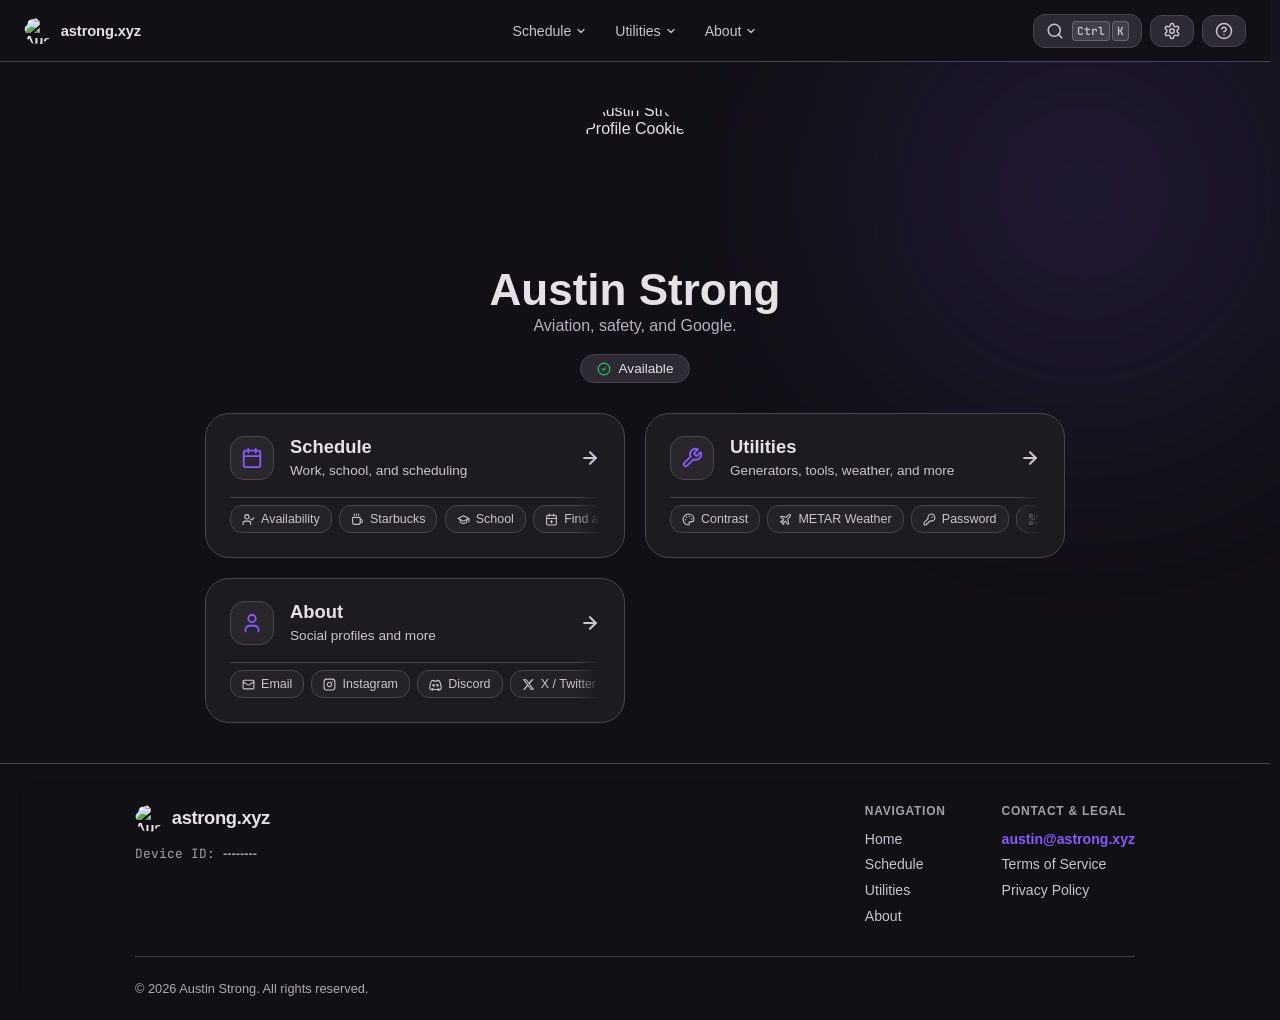
==== commit 648f344f: "refactor: remove Spotify widget and associated API integration logic" ====
--- a/index.html
+++ b/index.html
@@ -296,32 +296,6 @@
                 </div>
             </div>
 
-            <!-- Spotify Live Card (Formatted identically to other portal cards without pills) -->
-            <div id="spotify-widget" class="portal-card spotify-card" style="display: none;">
-                <a href="#" class="card-main-link" target="_blank" rel="noopener noreferrer">
-                    <div class="card-left">
-                        <div class="card-icon">
-                            <svg xmlns="http://www.w3.org/2000/svg" width="22" height="22" viewBox="0 0 24 24" fill="currentColor">
-                                <path d="M12 0C5.373 0 0 5.373 0 12s5.373 12 12 12 12-5.373 12-12S18.627 0 12 0zm5.503 17.308c-.215.353-.674.464-1.027.249-2.812-1.718-6.353-2.107-10.523-1.154-.404.093-.807-.162-.9-.566-.093-.404.162-.807.566-.9 4.568-1.044 8.486-.6 11.635 1.324.353.215.464.674.249 1.047zm1.469-3.264c-.27.44-.849.577-1.289.307-3.22-1.979-8.128-2.553-11.936-1.396-.497.151-1.032-.133-1.183-.63-.151-.497.133-1.032.63-1.183 4.357-1.322 9.775-.682 13.471 1.593.44.27.577.849.307 1.309zm.126-3.41c-3.861-2.293-10.229-2.504-13.914-1.385-.593.18-1.222-.162-1.402-.755-.18-.593.162-1.222.755-1.402 4.237-1.286 11.272-1.043 15.718 1.597.534.317.708 1.01.391 1.544-.317.534-1.01.708-1.548.401z"/>
-                            </svg>
-                        </div>
-                        <div class="card-text">
-                            <div class="card-header-row">
-                                <h2 id="spotify-track">--</h2>
-                            </div>
-                            <p id="spotify-artist">--</p>
-                        </div>
-                    </div>
-                    <div class="card-action">
-                        <div class="spotify-equalizer" aria-label="Listening on Spotify">
-                            <div class="eq-bar"></div>
-                            <div class="eq-bar"></div>
-                            <div class="eq-bar"></div>
-                            <div class="eq-bar"></div>
-                        </div>
-                    </div>
-                </a>
-            </div>
         </main>
     </div>
 
--- a/style.css
+++ b/style.css
@@ -41,7 +41,7 @@
     background: var(--highlight-bg);
 }
 
-/* Custom Scrollbars */
+/* Custom Scrollbars - Theme Responsive & Rounded */
 ::-webkit-scrollbar {
     width: 8px;
     height: 8px;
@@ -52,18 +52,43 @@
 }
 
 ::-webkit-scrollbar-thumb {
-    background: rgba(255, 255, 255, 0.16);
-    border-radius: 4px;
+    background: color-mix(in srgb, var(--on-surface, #e6e1e5) 18%, transparent);
+    border-radius: 9999px;
+    border: 2px solid transparent;
+    background-clip: padding-box;
+    transition: background-color 0.2s ease;
 }
 
 ::-webkit-scrollbar-thumb:hover {
-    background: var(--primary);
+    background: var(--primary, #8859ff);
+    border: 1px solid transparent;
+    background-clip: padding-box;
+}
+
+::-webkit-scrollbar-corner {
+    background: transparent;
+}
+
+:root.light-mode ::-webkit-scrollbar-thumb {
+    background: color-mix(in srgb, var(--on-surface, #1d1b20) 22%, transparent);
+    border: 2px solid transparent;
+    background-clip: padding-box;
+}
+
+:root.light-mode ::-webkit-scrollbar-thumb:hover {
+    background: var(--primary, #8859ff);
+    border: 1px solid transparent;
+    background-clip: padding-box;
 }
 
 /* Firefox Support */
 * {
     scrollbar-width: thin;
-    scrollbar-color: rgba(255, 255, 255, 0.16) transparent;
+    scrollbar-color: color-mix(in srgb, var(--on-surface, #e6e1e5) 18%, transparent) transparent;
+}
+
+:root.light-mode * {
+    scrollbar-color: color-mix(in srgb, var(--on-surface, #1d1b20) 22%, transparent) transparent;
 }
 
 .pfp-wrapper,
@@ -620,60 +645,8 @@
 .live-status-bar[data-status="at-school"] .live-icon { color: #3b82f6; }
 .live-status-bar[data-status="unavailable"] .live-icon { color: #ef4444; }
 .live-status-bar[data-status="busy"] .live-icon { color: #f59e0b; }
-.live-status-bar[data-status="listening"] .live-icon { color: #8859ff; }
 .live-status-bar[data-status="available"] .live-icon { color: #22c55e; }
 
-/* Spotify Live Card Specifics (Extends .portal-card) */
-.spotify-card .card-icon {
-    color: #8859ff;
-}
-
-.spotify-card:hover {
-    border-color: #8859ff;
-}
-
-.spotify-equalizer {
-    display: flex;
-    align-items: flex-end;
-    justify-content: center;
-    gap: 2.5px;
-    width: 20px;
-    height: 20px;
-    flex-shrink: 0;
-}
-
-.eq-bar {
-    width: 3px;
-    height: 100%;
-    background-color: #8859ff;
-    border-radius: 1.5px;
-    animation: eq-bounce 1s ease-in-out infinite alternate;
-}
-
-.eq-bar:nth-child(1) {
-    animation-duration: 0.75s;
-    animation-delay: -0.3s;
-}
-
-.eq-bar:nth-child(2) {
-    animation-duration: 1.1s;
-    animation-delay: -0.7s;
-}
-
-.eq-bar:nth-child(3) {
-    animation-duration: 0.85s;
-    animation-delay: -0.15s;
-}
-
-.eq-bar:nth-child(4) {
-    animation-duration: 1.25s;
-    animation-delay: -0.5s;
-}
-
-@keyframes eq-bounce {
-    0% { height: 18%; }
-    100% { height: 100%; }
-}
 
 /* Grid Layout for Portals */
 .portal-grid {
@@ -904,12 +877,6 @@
     .portal-card {
         padding: 1.1rem 1.25rem;
     }
-}
-
-
-
-#spotify-widget {
-    display: none;
 }
 
 /* Theme Switcher */
@@ -1529,7 +1496,7 @@
     height: 38px;
     background-color: var(--surface);
     border-radius: 20px;
-    transition: transform 0.25s cubic-bezier(0.4, 0, 0.2, 1), background-color 0.25s ease;
+    transition: transform 0.35s cubic-bezier(0.34, 1.4, 0.64, 1), background-color 0.25s ease;
     z-index: 1;
 }
 
@@ -1657,7 +1624,7 @@
     height: 22px;
     border-radius: 50%;
     background-color: var(--on-surface);
-    transition: transform 0.2s cubic-bezier(0.4, 0, 0.2, 1), background-color 0.2s ease;
+    transition: transform 0.35s cubic-bezier(0.34, 1.4, 0.64, 1), background-color 0.2s ease;
 }
 
 .motion-toggle-pill[data-active="true"] .toggle-pill-thumb {
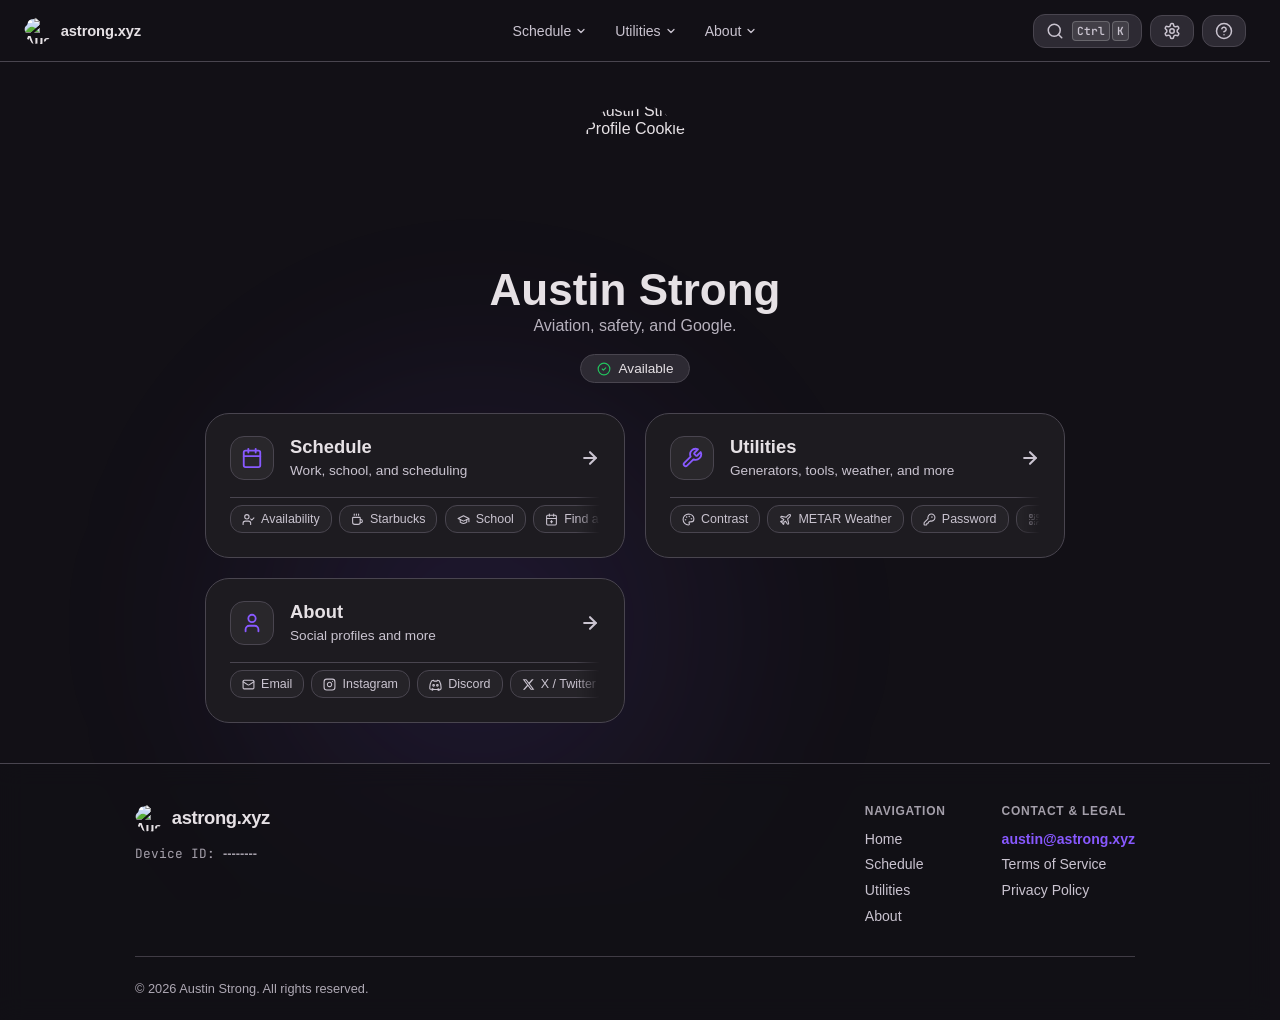
==== commit b0bd67e6: "refactor: remove theme switcher and settings modal functionality and add debug logging for initializ" ====
--- a/index.html
+++ b/index.html
@@ -397,7 +397,7 @@
     <!-- Scripts -->
     <script src="/universal.js?v=3" defer></script>
     <script src="/schedule/starbucks/schedule.js?v=3" defer></script>
-    <script src="script.js?v=4" defer></script>
+    <script src="script.js?v=5" defer></script>
 </body>
 
 </html>
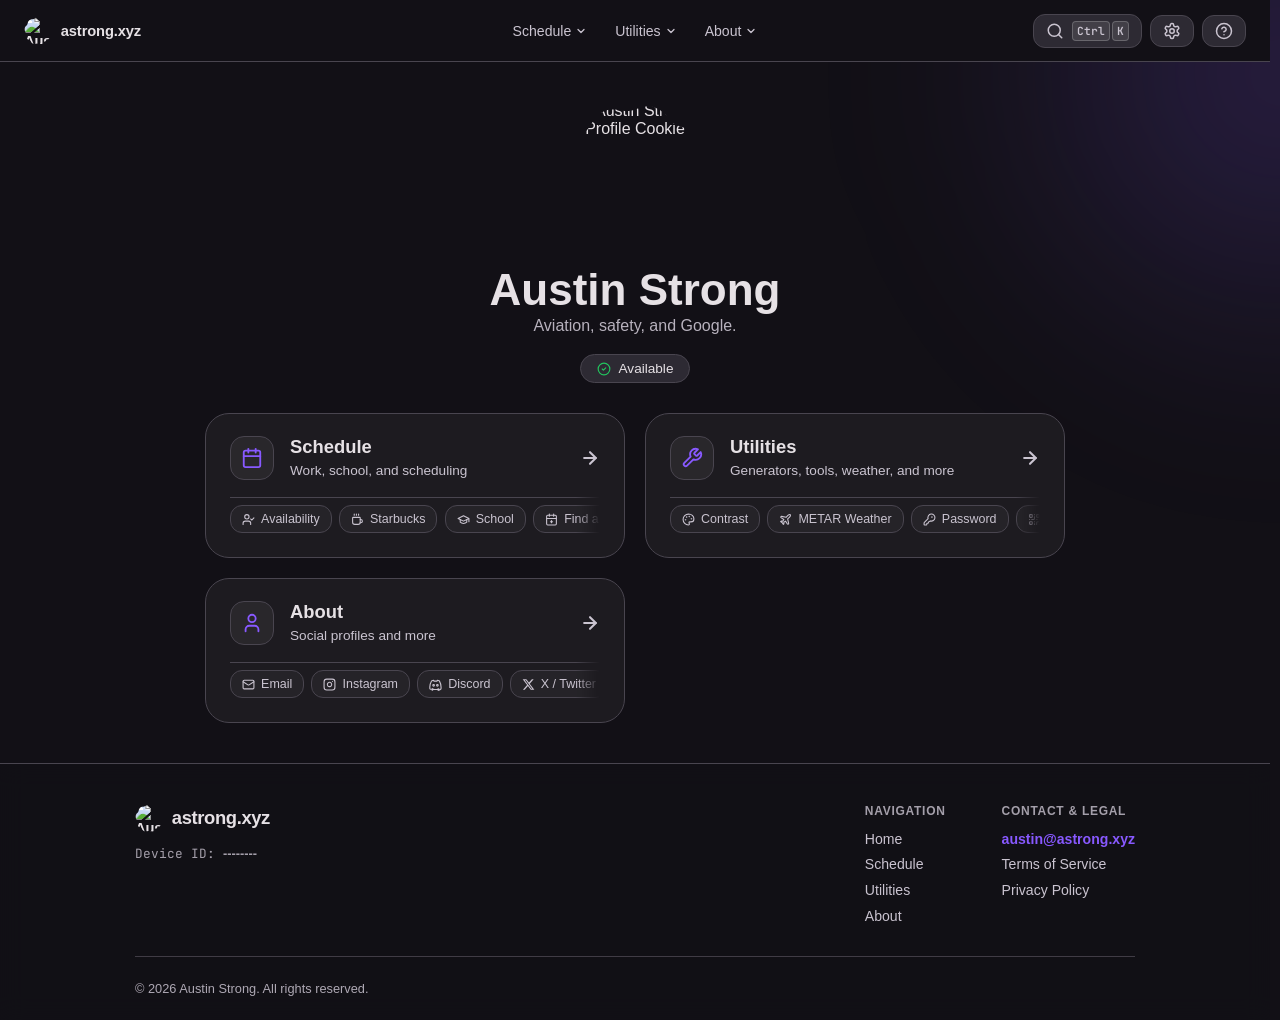
==== commit abf64390: "refactor: update mobile drawer UI with pill-shaped components and refined layout styling" ====
--- a/index.html
+++ b/index.html
@@ -20,7 +20,7 @@
     <link rel="preconnect" href="https://fonts.googleapis.com">
     <link rel="preconnect" href="https://fonts.gstatic.com" crossorigin>
     <link rel="stylesheet" href="https://fonts.googleapis.com/css2?family=JetBrains+Mono:ital,wght@0,100..800;1,100..800&family=Google+Sans+Flex:opsz,slnt,wdth,wght,GRAD,ROND@6..144,-10..0,25..151,1..1000,0..100,0..100&display=swap">
-    <link rel="stylesheet" href="style.css?v=8">
+    <link rel="stylesheet" href="style.css?v=9">
 
     <!-- Open Graph & Twitter Meta Tags -->
     <meta name="theme-color" content="#8859ff">
@@ -395,7 +395,7 @@
     </div>
 
     <!-- Scripts -->
-    <script src="/universal.js?v=3" defer></script>
+    <script src="/universal.js?v=7" defer></script>
     <script src="/schedule/starbucks/schedule.js?v=3" defer></script>
     <script src="script.js?v=5" defer></script>
 </body>
--- a/style.css
+++ b/style.css
@@ -244,18 +244,19 @@
     top: 0;
     right: 0;
     bottom: 0;
-    width: 95vw;
-    max-width: 440px;
+    width: min(340px, 86vw);
     background: var(--surface, #1d1b20);
     border-left: 1px solid var(--outline, #49454f);
+    border-radius: 28px 0 0 28px;
     z-index: 9999;
     transform: translateX(100%);
-    transition: transform 0.25s cubic-bezier(0.4, 0, 0.2, 1);
+    transition: transform 0.35s cubic-bezier(0.2, 0, 0, 1);
     display: flex;
     flex-direction: column;
     user-select: none;
     -webkit-user-select: none;
     box-sizing: border-box;
+    overflow: hidden;
 }
 
 :root.light-mode .mobile-drawer {
@@ -281,7 +282,7 @@
     display: flex;
     align-items: center;
     justify-content: space-between;
-    padding: 1rem 1.25rem;
+    padding: 1.1rem 1.25rem;
     border-bottom: 1px solid var(--outline, rgba(255, 255, 255, 0.08));
 }
 
@@ -292,24 +293,25 @@
 .mobile-drawer-body {
     flex: 1;
     overflow-y: auto;
-    padding: 1.25rem;
-    display: flex;
-    flex-direction: column;
-    gap: 1.4rem;
+    padding: 1rem 1rem 1.5rem;
+    display: flex;
+    flex-direction: column;
+    gap: 1.25rem;
 }
 
 .mobile-drawer-section {
     display: flex;
     flex-direction: column;
-    gap: 0.6rem;
+    gap: 0.35rem;
 }
 
 .mobile-drawer-section-title {
-    font-size: 0.75rem;
+    font-size: 0.72rem;
     font-weight: 700;
     text-transform: uppercase;
-    letter-spacing: 0.06em;
+    letter-spacing: 0.08em;
     color: var(--on-surface-variant, #cac4d0);
+    padding: 4px 12px 2px;
     opacity: 0.85;
 }
 
@@ -320,22 +322,24 @@
 .mobile-nav-group {
     display: flex;
     flex-direction: column;
-    gap: 0.35rem;
+    gap: 0.25rem;
 }
 
 .mobile-nav-link {
     display: flex;
     align-items: center;
-    gap: 0.65rem;
-    padding: 8px 12px;
-    border-radius: 12px;
+    gap: 0.75rem;
+    min-height: 48px;
+    padding: 0 16px;
+    border-radius: 24px;
     background: var(--surface-variant, #2d2a33);
     border: 1px solid var(--outline, #49454f);
     color: var(--on-surface, #e6e1e5);
     text-decoration: none;
-    font-size: 0.9rem;
+    font-size: 0.92rem;
     font-weight: 600;
-    transition: background-color 0.15s ease, border-color 0.15s ease, color 0.15s ease;
+    transition: background-color 0.2s cubic-bezier(0.2, 0, 0, 1), border-color 0.2s cubic-bezier(0.2, 0, 0, 1), color 0.2s cubic-bezier(0.2, 0, 0, 1);
+    box-sizing: border-box;
 }
 
 :root.light-mode .mobile-nav-link {
@@ -344,101 +348,85 @@
     color: #1d1b20;
 }
 
-.mobile-nav-link:hover {
+.mobile-nav-link:hover,
+.mobile-nav-link:active {
     border-color: var(--primary, #8859ff);
     color: var(--primary, #8859ff);
 }
 
+:root.light-mode .mobile-nav-link:hover,
+:root.light-mode .mobile-nav-link:active {
+    border-color: var(--primary, #6536ec);
+    color: var(--primary, #6536ec);
+}
+
 .mobile-nav-sublinks {
     display: flex;
     flex-direction: column;
-    gap: 0.25rem;
-    padding-left: 0.5rem;
+    gap: 0.2rem;
+    margin-left: 12px;
+    padding-left: 8px;
+    border-left: 2px solid var(--outline, rgba(255, 255, 255, 0.08));
+}
+
+:root.light-mode .mobile-nav-sublinks {
+    border-left-color: rgba(0, 0, 0, 0.08);
 }
 
 .mobile-nav-sublink {
     display: flex;
     align-items: center;
-    gap: 0.6rem;
-    padding: 7px 12px;
-    border-radius: 8px;
+    gap: 0.65rem;
+    min-height: 40px;
+    padding: 0 14px;
+    border-radius: 20px;
     color: var(--on-surface-variant, #cac4d0);
     text-decoration: none;
     font-size: 0.85rem;
     font-weight: 500;
-    transition: background-color 0.15s ease, color 0.15s ease;
+    transition: background-color 0.2s cubic-bezier(0.2, 0, 0, 1), color 0.2s cubic-bezier(0.2, 0, 0, 1);
+    box-sizing: border-box;
 }
 
 :root.light-mode .mobile-nav-sublink {
     color: #49454f;
 }
 
-.mobile-nav-sublink:hover {
-    background: var(--surface-variant, #2d2a33);
+.mobile-nav-sublink:hover,
+.mobile-nav-sublink:active {
+    background: rgba(136, 89, 255, 0.1);
     color: var(--on-surface, #ffffff);
 }
 
-:root.light-mode .mobile-nav-sublink:hover {
-    background: #e7e0ec;
+:root.light-mode .mobile-nav-sublink:hover,
+:root.light-mode .mobile-nav-sublink:active {
+    background: rgba(136, 89, 255, 0.1);
     color: #1d1b20;
 }
 
-.mobile-chips-grid {
-    display: grid;
-    grid-template-columns: 1fr 1fr;
-    gap: 0.4rem;
-    margin-top: 0.2rem;
-}
-
-.mobile-chip {
-    display: flex;
-    align-items: center;
-    justify-content: center;
-    padding: 6px 10px;
+.mobile-actions-list {
+    display: flex;
+    flex-direction: column;
+    gap: 0.35rem;
+}
+
+.mobile-action-item {
+    display: flex;
+    align-items: center;
+    gap: 0.75rem;
+    min-height: 48px;
+    padding: 0 16px;
     background: var(--surface-variant, #2d2a33);
     border: 1px solid var(--outline, #49454f);
-    border-radius: 10px;
-    color: var(--on-surface-variant, #cac4d0);
-    text-decoration: none;
-    font-size: 0.8rem;
-    font-weight: 500;
-    text-align: center;
-    transition: background-color 0.15s ease, border-color 0.15s ease, color 0.15s ease;
-}
-
-:root.light-mode .mobile-chip {
-    background: #e7e0ec;
-    border-color: #79747e;
-    color: #49454f;
-}
-
-.mobile-chip:hover {
-    border-color: var(--primary, #8859ff);
-    color: var(--primary, #8859ff);
-}
-
-.mobile-actions-list {
-    display: flex;
-    flex-direction: column;
-    gap: 0.45rem;
-}
-
-.mobile-action-item {
-    display: flex;
-    align-items: center;
-    gap: 0.75rem;
-    padding: 10px 12px;
-    background: var(--surface-variant, #2d2a33);
-    border: 1px solid var(--outline, #49454f);
-    border-radius: 12px;
+    border-radius: 24px;
     color: var(--on-surface, #e6e1e5);
-    font-size: 0.88rem;
+    font-size: 0.9rem;
     font-weight: 600;
     cursor: pointer;
     text-align: left;
     width: 100%;
     box-sizing: border-box;
-    transition: background-color 0.15s ease, border-color 0.15s ease, color 0.15s ease;
+    transition: background-color 0.2s cubic-bezier(0.2, 0, 0, 1), border-color 0.2s cubic-bezier(0.2, 0, 0, 1), color 0.2s cubic-bezier(0.2, 0, 0, 1);
 }
 
 :root.light-mode .mobile-action-item {
@@ -447,9 +435,16 @@
     color: #1d1b20;
 }
 
-.mobile-action-item:hover {
+.mobile-action-item:hover,
+.mobile-action-item:active {
     border-color: var(--primary, #8859ff);
     color: var(--primary, #8859ff);
+}
+
+:root.light-mode .mobile-action-item:hover,
+:root.light-mode .mobile-action-item:active {
+    border-color: var(--primary, #6536ec);
+    color: var(--primary, #6536ec);
 }
 
 @media (max-width: 768px) {
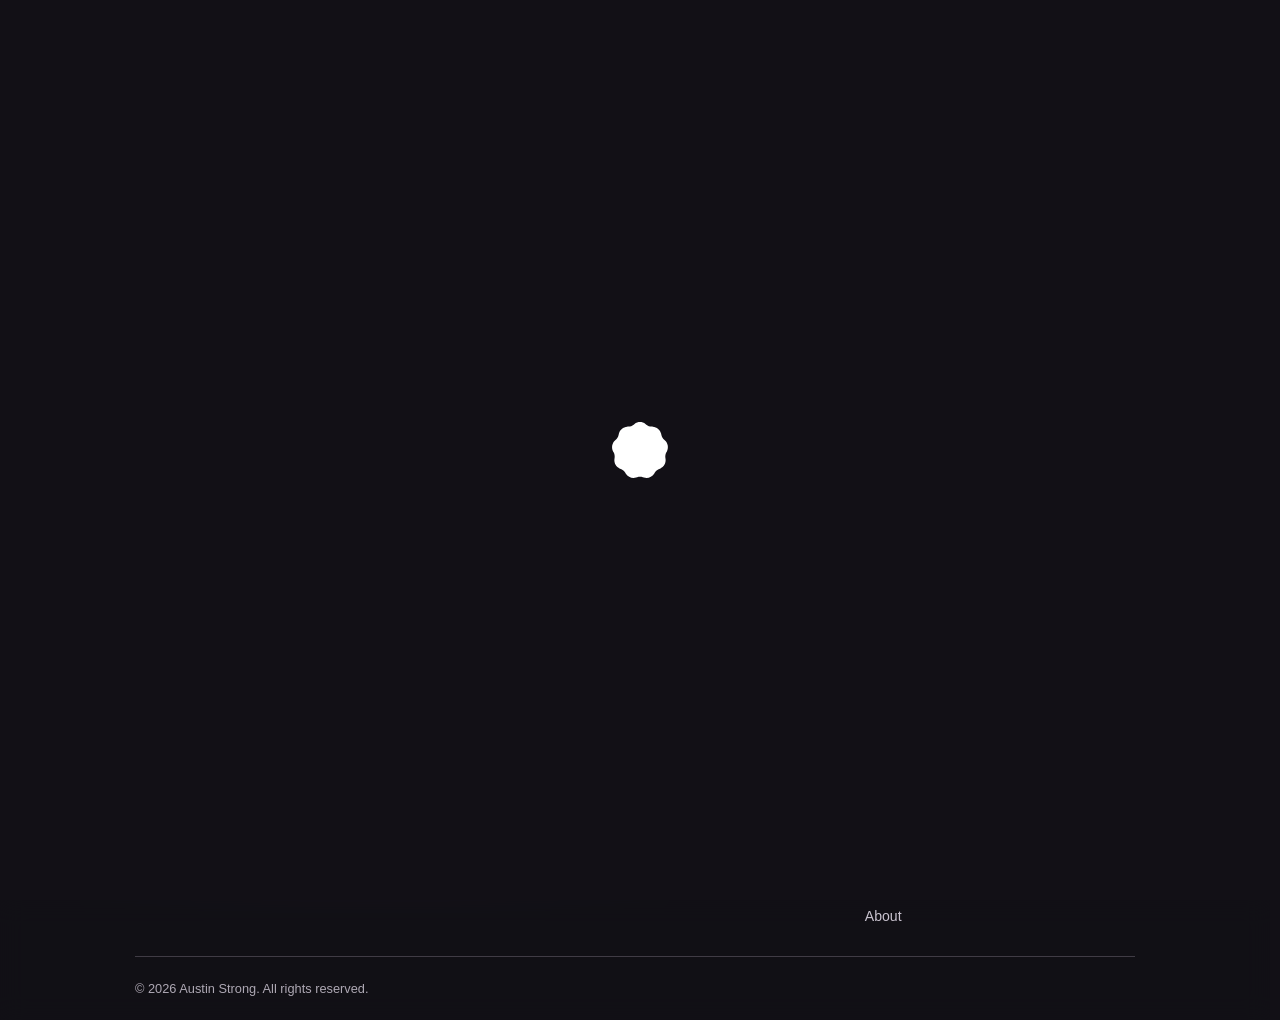
==== commit 991f578d: "refactor: remove unused SVG clip paths and update profile alt text and loading screen styles" ====
--- a/index.html
+++ b/index.html
@@ -52,6 +52,7 @@
         #astrong-loading-screen.fade-out {
             opacity: 0;
             visibility: hidden;
+            pointer-events: none !important;
         }
         .loading-spinner {
             width: 58px;
@@ -82,7 +83,7 @@
     <div class="top-controls-bar">
         <a href="/" class="brand-pill" style="color: inherit; text-decoration: none;">
             <div class="pfp-wrapper-small">
-                <img src="assets/images/pfp.png" alt="Austin Cookie Profile" class="pfp">
+                <img src="assets/images/pfp.png" alt="Austin Strong" class="pfp">
             </div>
             <span class="brand-name">astrong.xyz</span>
         </a>
@@ -103,41 +104,17 @@
         </div>
     </div>
 
-    <!-- SVG Clip Paths for Cookie Shapes -->
-    <svg style="position: absolute; width: 0; height: 0; overflow: hidden;" version="1.1" xmlns="http://www.w3.org/2000/svg">
-        <defs>
-            <clipPath id="nine-sided-cookie" clipPathUnits="objectBoundingBox">
-                <path d="M0.3955 0.0590C0.4007 0.0547 0.4033 0.0526 0.4057 0.0508C0.4615 0.0081 0.5385 0.0081 0.5943 0.0508C0.5967 0.0526 0.5993 0.0547 0.6045 0.0590C0.6068 0.0609 0.6079 0.0619 0.6091 0.0628C0.6354 0.0837 0.6675 0.0955 0.7010 0.0966C0.7024 0.0966 0.7039 0.0966 0.7069 0.0967C0.7136 0.0968 0.7170 0.0968 0.7199 0.0970C0.7898 0.1005 0.8488 0.1506 0.8644 0.2195C0.8651 0.2224 0.8657 0.2257 0.8670 0.2324C0.8675 0.2353 0.8678 0.2368 0.8681 0.2383C0.8749 0.2713 0.8921 0.3013 0.9170 0.3238C0.9181 0.3248 0.9192 0.3258 0.9215 0.3277C0.9265 0.3321 0.9291 0.3343 0.9313 0.3364C0.9825 0.3845 0.9959 0.4612 0.9640 0.5241C0.9627 0.5267 0.9610 0.5297 0.9577 0.5356C0.9563 0.5382 0.9556 0.5396 0.9549 0.5409C0.9391 0.5706 0.9331 0.6047 0.9379 0.6381C0.9381 0.6396 0.9383 0.6411 0.9388 0.6440C0.9399 0.6507 0.9404 0.6541 0.9408 0.6570C0.9495 0.7272 0.9109 0.7946 0.8465 0.8221C0.8438 0.8232 0.8406 0.8244 0.8343 0.8268C0.8315 0.8279 0.8301 0.8284 0.8288 0.8290C0.7978 0.8415 0.7715 0.8638 0.7539 0.8925C0.7531 0.8937 0.7524 0.8950 0.7508 0.8976C0.7474 0.9034 0.7457 0.9063 0.7441 0.9089C0.7061 0.9682 0.6337 0.9948 0.5668 0.9740C0.5640 0.9732 0.5608 0.9720 0.5545 0.9698C0.5517 0.9688 0.5503 0.9683 0.5489 0.9679C0.5171 0.9573 0.4829 0.9573 0.4511 0.9679C0.4497 0.9683 0.4483 0.9688 0.4455 0.9698C0.4392 0.9720 0.4360 0.9732 0.4332 0.9740C0.3663 0.9948 0.2939 0.9682 0.2559 0.9089C0.2543 0.9063 0.2526 0.9034 0.2492 0.8976C0.2476 0.8950 0.2469 0.8937 0.2461 0.8925C0.2285 0.8638 0.2022 0.8415 0.1712 0.8290C0.1699 0.8284 0.1685 0.8279 0.1657 0.8268C0.1594 0.8244 0.1562 0.8232 0.1535 0.8221C0.0891 0.7946 0.0505 0.7272 0.0592 0.6570C0.0596 0.6541 0.0601 0.6507 0.0612 0.6440C0.0617 0.6411 0.0619 0.6396 0.0621 0.6381C0.0669 0.6047 0.0609 0.5706 0.0451 0.5409C0.0444 0.5396 0.0437 0.5382 0.0423 0.5356C0.0390 0.5297 0.0373 0.5267 0.0360 0.5241C0.0041 0.4612 0.0175 0.3845 0.0687 0.3364C0.0709 0.3343 0.0735 0.3321 0.0785 0.3277C0.0808 0.3258 0.0819 0.3248 0.0830 0.3238C0.1079 0.3013 0.1251 0.2713 0.1319 0.2383C0.1322 0.2368 0.1325 0.2353 0.1330 0.2324C0.1343 0.2257 0.1349 0.2224 0.1356 0.2195C0.1512 0.1506 0.2102 0.1005 0.2801 0.0970C0.2830 0.0968 0.2864 0.0968 0.2931 0.0967C0.2961 0.0966 0.2976 0.0966 0.2990 0.0966C0.3325 0.0955 0.3646 0.0837 0.3909 0.0628C0.3921 0.0619 0.3932 0.0609 0.3955 0.0590Z" />
-            </clipPath>
-            <clipPath id="four-sided-cookie" clipPathUnits="objectBoundingBox">
-                <path d="M0.6154 0.1012C0.7947 0.0233 0.9767 0.2053 0.8988 0.3846L0.8859 0.4142C0.8622 0.4689 0.8622 0.5311 0.8859 0.5858L0.8988 0.6154C0.9767 0.7947 0.7947 0.9767 0.6154 0.8988L0.5858 0.8859C0.5311 0.8622 0.4689 0.8622 0.4142 0.8859L0.3846 0.8988C0.2053 0.9767 0.0233 0.7947 0.1012 0.6154L0.1141 0.5858C0.1378 0.5311 0.1378 0.4689 0.1141 0.4142L0.1012 0.3846C0.0233 0.2053 0.2053 0.0233 0.3846 0.1012L0.4142 0.1141C0.4689 0.1378 0.5311 0.1378 0.5858 0.1141L0.6154 0.1012Z" />
-            </clipPath>
-            <clipPath id="six-sided-cookie" clipPathUnits="objectBoundingBox">
-                <path d="M0.3314 0.0909C0.4253 0.0000 0.5747 0.0000 0.6686 0.0909C0.6973 0.1187 0.7325 0.1390 0.7711 0.1499C0.8970 0.1855 0.9717 0.3145 0.9397 0.4410C0.9299 0.4797 0.9299 0.5203 0.9397 0.5590C0.9717 0.6855 0.8970 0.8145 0.7711 0.8501C0.7325 0.8610 0.6973 0.8813 0.6686 0.9091C0.5747 1.0000 0.4253 1.0000 0.3314 0.9091C0.3027 0.8813 0.2675 0.8610 0.2289 0.8501C0.1030 0.8145 0.0283 0.6855 0.0603 0.5590C0.0701 0.5203 0.0701 0.4797 0.0603 0.4410C0.0283 0.3145 0.1030 0.1855 0.2289 0.1499C0.2675 0.1390 0.3027 0.1187 0.3314 0.0909Z" />
-            </clipPath>
-            <clipPath id="sunny" clipPathUnits="objectBoundingBox">
-                <path d="M0.7702 0.1213C0.8013 0.1234 0.8168 0.1245 0.8294 0.1300C0.8476 0.1379 0.8621 0.1524 0.8700 0.1706C0.8755 0.1832 0.8766 0.1987 0.8787 0.2298L0.8835 0.3008C0.8844 0.3134 0.8848 0.3197 0.8862 0.3257C0.8882 0.3344 0.8916 0.3427 0.8963 0.3502C0.8996 0.3554 0.9038 0.3602 0.9121 0.3696L0.9588 0.4232C0.9793 0.4467 0.9896 0.4585 0.9946 0.4713C1.0018 0.4897 1.0018 0.5103 0.9946 0.5287C0.9896 0.5415 0.9793 0.5533 0.9588 0.5768L0.9121 0.6303C0.9038 0.6399 0.8996 0.6446 0.8963 0.6498C0.8916 0.6573 0.8882 0.6656 0.8862 0.6743C0.8848 0.6803 0.8844 0.6866 0.8835 0.6992L0.8787 0.7702C0.8766 0.8013 0.8755 0.8168 0.8700 0.8294C0.8621 0.8476 0.8476 0.8621 0.8294 0.8700C0.8168 0.8755 0.8013 0.8766 0.7702 0.8787L0.6992 0.8835C0.6866 0.8844 0.6803 0.8848 0.6743 0.8862C0.6656 0.8882 0.6573 0.8916 0.6498 0.8963C0.6446 0.8996 0.6399 0.9038 0.6303 0.9121L0.5768 0.9588C0.5533 0.9793 0.5415 0.9896 0.5287 0.9946C0.5103 1.0018 0.4897 1.0018 0.4713 0.9946C0.4585 0.9896 0.4467 0.9793 0.4232 0.9588L0.3696 0.9121C0.3602 0.9038 0.3554 0.8996 0.3502 0.8963C0.3427 0.8916 0.3344 0.8882 0.3257 0.8862C0.3197 0.8848 0.3134 0.8844 0.3008 0.8835L0.2298 0.8787C0.1987 0.8766 0.1832 0.8755 0.1706 0.8700C0.1524 0.8621 0.1379 0.8476 0.1300 0.8294C0.1245 0.8168 0.1234 0.8013 0.1213 0.7702L0.1165 0.6992C0.1156 0.6866 0.1152 0.6803 0.1138 0.6743C0.1118 0.6656 0.1084 0.6573 0.1037 0.6498C0.1004 0.6446 0.0962 0.6399 0.0879 0.6303L0.0412 0.5768C0.0207 0.5533 0.0104 0.5415 0.0054 0.5287C-0.0018 0.5103 -0.0018 0.4897 0.0054 0.4713C0.0104 0.4585 0.0207 0.4467 0.0412 0.4232L0.0879 0.3696C0.0962 0.3602 0.1004 0.3554 0.1037 0.3502C0.1084 0.3427 0.1118 0.3344 0.1138 0.3257C0.1152 0.3197 0.1156 0.3134 0.1165 0.3008L0.1213 0.2298C0.1234 0.1987 0.1245 0.1832 0.1300 0.1706C0.1379 0.1524 0.1524 0.1379 0.1706 0.1300C0.1832 0.1245 0.1987 0.1234 0.2298 0.1213L0.3008 0.1165C0.3134 0.1156 0.3197 0.1152 0.3257 0.1138C0.3344 0.1118 0.3427 0.1084 0.3502 0.1037C0.3554 0.1004 0.3602 0.0962 0.3696 0.0879L0.4232 0.0412C0.4467 0.0207 0.4585 0.0104 0.4713 0.0054C0.4897 -0.0018 0.5103 -0.0018 0.5287 0.0054C0.5415 0.0104 0.5533 0.0207 0.5768 0.0412L0.6303 0.0879C0.6399 0.0962 0.6446 0.1004 0.6498 0.1037C0.6573 0.1084 0.6656 0.1118 0.6743 0.1138C0.6803 0.1152 0.6866 0.1156 0.6992 0.1165L0.7702 0.1213Z" />
-            </clipPath>
-            <clipPath id="twelve-sided-cookie" clipPathUnits="objectBoundingBox">
-                <path d="M0.4272 0.0308C0.4289 0.0291 0.4297 0.0283 0.4304 0.0276C0.4695 -0.0092 0.5305 -0.0092 0.5696 0.0276C0.5703 0.0283 0.5711 0.0291 0.5728 0.0308C0.5738 0.0318 0.5743 0.0323 0.5748 0.0327C0.5998 0.0566 0.6353 0.0661 0.6688 0.0579C0.6695 0.0578 0.6702 0.0576 0.6715 0.0572C0.6738 0.0566 0.6750 0.0563 0.6760 0.0561C0.7282 0.0438 0.7810 0.0743 0.7964 0.1257C0.7967 0.1266 0.7970 0.1278 0.7977 0.1300C0.7981 0.1314 0.7983 0.1321 0.7984 0.1327C0.8082 0.1659 0.8341 0.1918 0.8673 0.2016C0.8679 0.2017 0.8686 0.2019 0.8700 0.2023C0.8722 0.2030 0.8734 0.2033 0.8743 0.2036C0.9257 0.2190 0.9562 0.2718 0.9439 0.3240C0.9437 0.3250 0.9434 0.3262 0.9428 0.3285C0.9424 0.3298 0.9422 0.3305 0.9421 0.3312C0.9339 0.3647 0.9434 0.4002 0.9673 0.4252C0.9677 0.4257 0.9682 0.4262 0.9692 0.4272C0.9709 0.4289 0.9717 0.4297 0.9724 0.4304C1.0092 0.4695 1.0092 0.5305 0.9724 0.5696C0.9717 0.5703 0.9709 0.5711 0.9692 0.5728C0.9682 0.5738 0.9677 0.5743 0.9673 0.5748C0.9434 0.5998 0.9339 0.6353 0.9421 0.6688C0.9422 0.6695 0.9424 0.6702 0.9428 0.6715C0.9434 0.6738 0.9437 0.6750 0.9439 0.6760C0.9562 0.7282 0.9257 0.7810 0.8743 0.7964C0.8734 0.7967 0.8722 0.7970 0.8700 0.7977C0.8686 0.7981 0.8679 0.7983 0.8673 0.7984C0.8341 0.8082 0.8082 0.8341 0.7984 0.8673C0.7983 0.8679 0.7981 0.8686 0.7977 0.8700C0.7970 0.8722 0.7967 0.8734 0.7964 0.8743C0.7810 0.9257 0.7282 0.9562 0.6760 0.9439C0.6750 0.9437 0.6738 0.9434 0.6715 0.9428C0.6702 0.9424 0.6695 0.9422 0.6688 0.9421C0.6353 0.9339 0.5998 0.9434 0.5748 0.9673C0.5743 0.9677 0.5738 0.9682 0.5728 0.9692C0.5711 0.9709 0.5703 0.9717 0.5696 0.9724C0.5305 1.0092 0.4695 1.0092 0.4304 0.9724C0.4297 0.9717 0.4289 0.9709 0.4272 0.9692C0.4262 0.9682 0.4257 0.9677 0.4252 0.9673C0.4002 0.9434 0.3647 0.9339 0.3312 0.9421C0.3305 0.9422 0.3298 0.9424 0.3285 0.9428C0.3262 0.9434 0.3250 0.9437 0.3240 0.9439C0.2718 0.9562 0.2190 0.9257 0.2036 0.8743C0.2033 0.8734 0.2030 0.8722 0.2023 0.8700C0.2019 0.8686 0.2017 0.8679 0.2016 0.8673C0.1918 0.8341 0.1659 0.8082 0.1327 0.7984C0.1321 0.7983 0.1314 0.7981 0.1300 0.7977C0.1278 0.7970 0.1266 0.7967 0.1257 0.7964C0.0743 0.7810 0.0438 0.7282 0.0561 0.6760C0.0563 0.6750 0.0566 0.6738 0.0572 0.6715C0.0576 0.6702 0.0578 0.6695 0.0579 0.6688C0.0661 0.6353 0.0566 0.5998 0.0327 0.5748C0.0323 0.5743 0.0318 0.5738 0.0308 0.5728C0.0291 0.5711 0.0283 0.5703 0.0276 0.5696C-0.0092 0.5305 -0.0092 0.4695 0.0276 0.4304C0.0283 0.4297 0.0291 0.4289 0.0308 0.4272C0.0318 0.4262 0.0323 0.4257 0.0327 0.4252C0.0566 0.4002 0.0661 0.3647 0.0579 0.3312C0.0578 0.3305 0.0576 0.3298 0.0572 0.3285C0.0566 0.3262 0.0563 0.3250 0.0561 0.3240C0.0438 0.2718 0.0743 0.2190 0.1257 0.2036C0.1266 0.2033 0.1278 0.2030 0.1300 0.2023C0.1314 0.2019 0.1321 0.2017 0.1327 0.2016C0.1659 0.1918 0.1918 0.1659 0.2016 0.1327C0.2017 0.1321 0.2019 0.1314 0.2023 0.1300C0.2030 0.1278 0.2033 0.1266 0.2036 0.1257C0.2190 0.0743 0.2718 0.0438 0.3240 0.0561C0.3250 0.0563 0.3262 0.0566 0.3285 0.0572C0.3298 0.0576 0.3305 0.0578 0.3312 0.0579C0.3647 0.0661 0.4002 0.0566 0.4252 0.0327C0.4257 0.0323 0.4262 0.0318 0.4272 0.0308Z" />
-            </clipPath>
-            <clipPath id="active-clip" clipPathUnits="objectBoundingBox">
-                <path id="active-clip-path" d="M0.3955 0.0590C0.4007 0.0547 0.4033 0.0526 0.4057 0.0508C0.4615 0.0081 0.5385 0.0081 0.5943 0.0508C0.5967 0.0526 0.5993 0.0547 0.6045 0.0590C0.6068 0.0609 0.6079 0.0619 0.6091 0.0628C0.6354 0.0837 0.6675 0.0955 0.7010 0.0966C0.7024 0.0966 0.7039 0.0966 0.7069 0.0967C0.7136 0.0968 0.7170 0.0968 0.7199 0.0970C0.7898 0.1005 0.8488 0.1506 0.8644 0.2195C0.8651 0.2224 0.8657 0.2257 0.8670 0.2324C0.8675 0.2353 0.8678 0.2368 0.8681 0.2383C0.8749 0.2713 0.8921 0.3013 0.9170 0.3238C0.9181 0.3248 0.9192 0.3258 0.9215 0.3277C0.9265 0.3321 0.9291 0.3343 0.9313 0.3364C0.9825 0.3845 0.9959 0.4612 0.9640 0.5241C0.9627 0.5267 0.9610 0.5297 0.9577 0.5356C0.9563 0.5382 0.9556 0.5396 0.9549 0.5409C0.9391 0.5706 0.9331 0.6047 0.9379 0.6381C0.9381 0.6396 0.9383 0.6411 0.9388 0.6440C0.9399 0.6507 0.9404 0.6541 0.9408 0.6570C0.9495 0.7272 0.9109 0.7946 0.8465 0.8221C0.8438 0.8232 0.8406 0.8244 0.8343 0.8268C0.8315 0.8279 0.8301 0.8284 0.8288 0.8290C0.7978 0.8415 0.7715 0.8638 0.7539 0.8925C0.7531 0.8937 0.7524 0.8950 0.7508 0.8976C0.7474 0.9034 0.7457 0.9063 0.7441 0.9089C0.7061 0.9682 0.6337 0.9948 0.5668 0.9740C0.5640 0.9732 0.5608 0.9720 0.5545 0.9698C0.5517 0.9688 0.5503 0.9683 0.5489 0.9679C0.5171 0.9573 0.4829 0.9573 0.4511 0.9679C0.4497 0.9683 0.4483 0.9688 0.4455 0.9698C0.4392 0.9720 0.4360 0.9732 0.4332 0.9740C0.3663 0.9948 0.2939 0.9682 0.2559 0.9089C0.2543 0.9063 0.2526 0.9034 0.2492 0.8976C0.2476 0.8950 0.2469 0.8937 0.2461 0.8925C0.2285 0.8638 0.2022 0.8415 0.1712 0.8290C0.1699 0.8284 0.1685 0.8279 0.1657 0.8268C0.1594 0.8244 0.1562 0.8232 0.1535 0.8221C0.0891 0.7946 0.0505 0.7272 0.0592 0.6570C0.0596 0.6541 0.0601 0.6507 0.0612 0.6440C0.0617 0.6411 0.0619 0.6396 0.0621 0.6381C0.0669 0.6047 0.0609 0.5706 0.0451 0.5409C0.0444 0.5396 0.0437 0.5382 0.0423 0.5356C0.0390 0.5297 0.0373 0.5267 0.0360 0.5241C0.0041 0.4612 0.0175 0.3845 0.0687 0.3364C0.0709 0.3343 0.0735 0.3321 0.0785 0.3277C0.0808 0.3258 0.0819 0.3248 0.0830 0.3238C0.1079 0.3013 0.1251 0.2713 0.1319 0.2383C0.1322 0.2368 0.1325 0.2353 0.1330 0.2324C0.1343 0.2257 0.1349 0.2224 0.1356 0.2195C0.1512 0.1506 0.2102 0.1005 0.2801 0.0970C0.2830 0.0968 0.2864 0.0968 0.2931 0.0967C0.2961 0.0966 0.2976 0.0966 0.2990 0.0966C0.3325 0.0955 0.3646 0.0837 0.3909 0.0628C0.3921 0.0619 0.3932 0.0609 0.3955 0.0590Z" />
-            </clipPath>
-        </defs>
-    </svg>
-
     <div class="main-wrapper">
         <!-- Hero Header -->
         <header class="hero-header">
-            <!-- Animated Profile Cookie Avatar -->
-            <div class="pfp-wrapper" title="Click/tap to morph shape • Right-click/hold to reverse rotation">
-                <img src="assets/images/pfp.png" alt="Austin Strong Profile Cookie">
+            <!-- Profile Avatar (Static Circle) -->
+            <div class="pfp-wrapper">
+                <img src="assets/images/pfp.png" alt="Austin Strong Profile">
             </div>
 
             <!-- Title & Subtitle -->
             <div class="title-container">
-                <h1 title="Click to cycle phrases">Austin Strong</h1>
+                <h1>Austin Strong</h1>
                 <p class="home-subtitle">Aviation, safety, and Google.</p>
             </div>
 
@@ -261,6 +238,10 @@
                     </div>
                 </a>
                 <div class="card-quick-links">
+                    <a href="javascript:void(0)" id="about-card-emergencies-pill" class="quick-chip emergencies-pill-trigger" role="button" title="Emergencies & Incident Updates">
+                        <span class="emergencies-icon" style="color: #ef4444; font-weight: bold; margin-right: 2px;">✱</span>
+                        <span>Emergencies</span>
+                    </a>
                     <a href="mailto:austin@astrong.xyz" class="quick-chip">
                         <svg xmlns="http://www.w3.org/2000/svg" width="13" height="13" viewBox="0 0 24 24" fill="none" stroke="currentColor" stroke-width="2" stroke-linecap="round" stroke-linejoin="round"><rect width="20" height="16" x="2" y="4" rx="2"/><path d="m22 7-8.97 5.7a1.94 1.94 0 0 1-2.06 0L2 7"/></svg>
                         <span>Email</span>
@@ -359,10 +340,7 @@
                 </button>
             </div>
             <div class="help-modal-body">
-                <section class="help-section">
-                    <h4>Interactive Profile Cookie</h4>
-                    <p>Click/tap the profile picture to cycle its shape. Right-click or long-press it to reverse its rotation direction.</p>
-                </section>
+
                 <section class="help-section context-menu-help">
                     <h4>Custom Context Menu</h4>
                     <p>Right-click or long-press anywhere to open the custom menu. Right-click twice in quick succession to open the default browser menu.</p>
@@ -394,10 +372,35 @@
         </div>
     </div>
 
+    <!-- Emergencies Modal -->
+    <div id="emergencies-modal" class="emergencies-modal" aria-hidden="true">
+        <div class="emergencies-modal-overlay"></div>
+        <div class="emergencies-modal-container">
+            <div class="emergencies-modal-header">
+                <div class="emergencies-modal-title">
+                    <span class="emergencies-modal-icon">✱</span>
+                    <span>Emergencies</span>
+                </div>
+                <button id="emergencies-modal-close" class="emergencies-close-btn" aria-label="Close dialog">&times;</button>
+            </div>
+            <p class="emergencies-modal-desc">For urgent situations or live incident tracking:</p>
+            <div class="emergencies-actions-group">
+                <a href="tel:7208331018" class="emergency-action-btn emergency-call-btn">
+                    <svg xmlns="http://www.w3.org/2000/svg" width="18" height="18" viewBox="0 0 24 24" fill="none" stroke="currentColor" stroke-width="2" stroke-linecap="round" stroke-linejoin="round" class="lucide lucide-phone"><path d="M22 16.92v3a2 2 0 0 1-2.18 2 19.79 19.79 0 0 1-8.63-3.07 19.5 19.5 0 0 1-6-6 19.79 19.79 0 0 1-3.07-8.67A2 2 0 0 1 4.11 2h3a2 2 0 0 1 2 1.72 12.84 12.84 0 0 0 .7 2.81 2 2 0 0 1-.45 2.11L8.09 9.91a16 16 0 0 0 6 6l1.27-1.27a2 2 0 0 1 2.11-.45 12.84 12.84 0 0 0 2.81.7A2 2 0 0 1 22 16.92z"/></svg>
+                    <span>Call Austin</span>
+                </a>
+                <a href="https://x.com/IncidentUpdates" target="_blank" rel="noopener noreferrer" class="emergency-action-btn emergency-incident-btn">
+                    <svg xmlns="http://www.w3.org/2000/svg" width="18" height="18" viewBox="0 0 24 24" fill="currentColor"><path d="M18.244 2.25h3.308l-7.227 8.26 8.502 11.24H16.17l-5.214-6.817L4.99 21.75H1.68l7.73-8.835L1.254 2.25H8.08l4.713 6.231zm-1.161 17.52h1.833L7.084 4.126H5.117z"/></svg>
+                    <span>Incident Updates</span>
+                </a>
+            </div>
+        </div>
+    </div>
+
     <!-- Scripts -->
-    <script src="/universal.js?v=7" defer></script>
-    <script src="/schedule/starbucks/schedule.js?v=3" defer></script>
-    <script src="script.js?v=5" defer></script>
+    <script src="universal.js?v=12" defer></script>
+    <script src="schedule/starbucks/schedule.js?v=4" defer></script>
+    <script src="script.js?v=8" defer></script>
 </body>
 
 </html>
--- a/style.css
+++ b/style.css
@@ -1,1628 +1,1840 @@
-@import url('https://fonts.googleapis.com/css2?family=JetBrains+Mono:wght@400;500;600;700&family=Google+Sans+Flex:opsz,slnt,wdth,wght,GRAD,ROND@6..144,-10..0,25..151,1..1000,0..100,0..100&display=swap');
-
-:root {
-    /* Consistent Color variables mapped from palette.css */
-    --background: #121016;
-    --surface: #1d1b20;
-    --surface-variant: #2d2a33;
-    --primary: #8859ff;
-    --primary-container: #4527a0;
-    --on-primary: #ffffff;
-    --on-surface: #e6e1e5;
-    --on-surface-variant: #cac4d0;
-    --outline: #49454f;
-    --highlight-color: #8859ff;
-    --highlight-bg: #f2edff;
-}
-
-* {
-    margin: 0;
-    padding: 0;
-    box-sizing: border-box;
-    outline: none;
-    -webkit-tap-highlight-color: transparent;
-    font-family: 'Google Sans Flex', sans-serif;
-    -webkit-user-drag: none;
-}
-
-img {
-    -webkit-user-select: none;
-    -webkit-user-drag: none;
-    user-select: none;
-}
-
-::placeholder {
-    -webkit-user-select: none;
-    user-select: none;
-}
-
-*::selection {
-    color: var(--highlight-color);
-    background: var(--highlight-bg);
-}
-
-/* Custom Scrollbars - Theme Responsive & Rounded */
-::-webkit-scrollbar {
-    width: 8px;
-    height: 8px;
-}
-
-::-webkit-scrollbar-track {
-    background: transparent;
-}
-
-::-webkit-scrollbar-thumb {
-    background: color-mix(in srgb, var(--on-surface, #e6e1e5) 18%, transparent);
-    border-radius: 9999px;
-    border: 2px solid transparent;
-    background-clip: padding-box;
-    transition: background-color 0.2s ease;
-}
-
-::-webkit-scrollbar-thumb:hover {
-    background: var(--primary, #8859ff);
-    border: 1px solid transparent;
-    background-clip: padding-box;
-}
-
-::-webkit-scrollbar-corner {
-    background: transparent;
-}
-
-:root.light-mode ::-webkit-scrollbar-thumb {
-    background: color-mix(in srgb, var(--on-surface, #1d1b20) 22%, transparent);
-    border: 2px solid transparent;
-    background-clip: padding-box;
-}
-
-:root.light-mode ::-webkit-scrollbar-thumb:hover {
-    background: var(--primary, #8859ff);
-    border: 1px solid transparent;
-    background-clip: padding-box;
-}
-
-/* Firefox Support */
-* {
-    scrollbar-width: thin;
-    scrollbar-color: color-mix(in srgb, var(--on-surface, #e6e1e5) 18%, transparent) transparent;
-}
-
-:root.light-mode * {
-    scrollbar-color: color-mix(in srgb, var(--on-surface, #1d1b20) 22%, transparent) transparent;
-}
-
-.pfp-wrapper,
-.portal-title,
-.portal-header,
-.portal-card,
-button {
-    -webkit-touch-callout: none;
-    -webkit-user-select: none;
-    user-select: none;
-}
-
-body {
-    min-height: 100vh;
-    background: var(--background);
-    color: var(--on-surface);
-    font-family: 'Google Sans Flex', sans-serif;
-    display: flex;
-    flex-direction: column;
-    justify-content: flex-start;
-    align-items: center;
-    padding: 0;
-    margin: 0;
-    position: relative;
-    overflow-x: hidden;
-}
-
-/* Header Controls Bar */
-.top-controls-bar {
-    position: relative;
-    width: 100%;
-    align-self: stretch;
-    z-index: 1000;
-    display: grid;
-    grid-template-columns: 1fr auto 1fr;
-    align-items: center;
-    padding: 0.85rem 1.5rem;
-    background: var(--background, #121016);
-    border-bottom: 1px solid var(--outline, rgba(255, 255, 255, 0.08));
-    user-select: none;
-    -webkit-user-select: none;
-    box-sizing: border-box;
-    flex-shrink: 0;
-}
-
-:root.light-mode .top-controls-bar {
-    background: #fdfbff;
-    border-bottom-color: rgba(0, 0, 0, 0.08);
-}
-
-.brand-pill {
-    display: inline-flex;
-    align-items: center;
-    gap: 0.55rem;
-    font-size: 0.92rem;
-    font-weight: 700;
-    color: var(--on-surface);
-    letter-spacing: -0.01em;
-    justify-self: flex-start;
-    text-decoration: none;
-    flex-shrink: 0;
-}
-
-.pfp-wrapper-small {
-    width: 28px;
-    height: 28px;
-    clip-path: url('#active-clip');
-    display: flex;
-    justify-content: center;
-    align-items: center;
-    flex-shrink: 0;
-}
-
-.pfp-wrapper-small img {
-    width: 100%;
-    height: 100%;
-    object-fit: cover;
-}
-
-.brand-dot {
-    width: 8px;
-    height: 8px;
-    border-radius: 50%;
-    background-color: var(--primary, #8859ff);
-}
-
-.controls-group {
-    display: flex;
-    align-items: center;
-    gap: 0.5rem;
-    justify-self: flex-end;
-    flex-shrink: 0;
-}
-
-.control-btn {
-    display: inline-flex;
-    align-items: center;
-    gap: 0.5rem;
-    padding: 6px 12px;
-    background: var(--surface-variant, #2d2a33);
-    border: 1px solid var(--outline, #49454f);
-    border-radius: 12px;
-    color: var(--on-surface-variant, #cac4d0);
-    cursor: pointer;
-    font-size: 0.85rem;
-    font-weight: 500;
-    transition: background-color 0.15s ease, border-color 0.15s ease, color 0.15s ease;
-    user-select: none;
-    -webkit-user-select: none;
-    flex-shrink: 0;
-}
-
-.control-btn:hover {
-    background: var(--surface, #1d1b20);
-    border-color: var(--primary, #8859ff);
-    color: var(--primary, #8859ff);
-}
-
-.btn-kbd {
-    display: inline-flex;
-    align-items: center;
-    gap: 2px;
-}
-
-.btn-kbd kbd {
-    font-family: 'JetBrains Mono', monospace;
-    font-size: 0.65rem;
-    padding: 1px 4px;
-    background: rgba(255, 255, 255, 0.08);
-    border: 1px solid var(--outline, #49454f);
-    border-radius: 3px;
-}
-
-.mobile-menu-btn {
-    display: none;
-}
-
-.mobile-drawer-overlay {
-    display: none;
-    position: fixed;
-    inset: 0;
-    background: rgba(0, 0, 0, 0.6);
-    z-index: 9998;
-    opacity: 0;
-    pointer-events: none;
-    transition: opacity 0.2s ease;
-    backdrop-filter: blur(4px);
-    -webkit-backdrop-filter: blur(4px);
-}
-
-.mobile-drawer {
-    position: fixed;
-    top: 0;
-    right: 0;
-    bottom: 0;
-    width: min(340px, 86vw);
-    background: var(--surface, #1d1b20);
-    border-left: 1px solid var(--outline, #49454f);
-    border-radius: 28px 0 0 28px;
-    z-index: 9999;
-    transform: translateX(100%);
-    transition: transform 0.35s cubic-bezier(0.2, 0, 0, 1);
-    display: flex;
-    flex-direction: column;
-    user-select: none;
-    -webkit-user-select: none;
-    box-sizing: border-box;
-    overflow: hidden;
-}
-
-:root.light-mode .mobile-drawer {
-    background: #fdfbff;
-    border-left-color: rgba(0, 0, 0, 0.1);
-}
-
-body.mobile-drawer-open {
-    overflow: hidden !important;
-}
-
-body.mobile-drawer-open .mobile-drawer-overlay {
-    display: block;
-    opacity: 1;
-    pointer-events: auto;
-}
-
-body.mobile-drawer-open .mobile-drawer {
-    transform: translateX(0);
-}
-
-.mobile-drawer-header {
-    display: flex;
-    align-items: center;
-    justify-content: space-between;
-    padding: 1.1rem 1.25rem;
-    border-bottom: 1px solid var(--outline, rgba(255, 255, 255, 0.08));
-}
-
-:root.light-mode .mobile-drawer-header {
-    border-bottom-color: rgba(0, 0, 0, 0.08);
-}
-
-.mobile-drawer-body {
-    flex: 1;
-    overflow-y: auto;
-    padding: 1rem 1rem 1.5rem;
-    display: flex;
-    flex-direction: column;
-    gap: 1.25rem;
-}
-
-.mobile-drawer-section {
-    display: flex;
-    flex-direction: column;
-    gap: 0.35rem;
-}
-
-.mobile-drawer-section-title {
-    font-size: 0.72rem;
-    font-weight: 700;
-    text-transform: uppercase;
-    letter-spacing: 0.08em;
-    color: var(--on-surface-variant, #cac4d0);
-    padding: 4px 12px 2px;
-    opacity: 0.85;
-}
-
-:root.light-mode .mobile-drawer-section-title {
-    color: #49454f;
-}
-
-.mobile-nav-group {
-    display: flex;
-    flex-direction: column;
-    gap: 0.25rem;
-}
-
-.mobile-nav-link {
-    display: flex;
-    align-items: center;
-    gap: 0.75rem;
-    min-height: 48px;
-    padding: 0 16px;
-    border-radius: 24px;
-    background: var(--surface-variant, #2d2a33);
-    border: 1px solid var(--outline, #49454f);
-    color: var(--on-surface, #e6e1e5);
-    text-decoration: none;
-    font-size: 0.92rem;
-    font-weight: 600;
-    transition: background-color 0.2s cubic-bezier(0.2, 0, 0, 1), border-color 0.2s cubic-bezier(0.2, 0, 0, 1), color 0.2s cubic-bezier(0.2, 0, 0, 1);
-    box-sizing: border-box;
-}
-
-:root.light-mode .mobile-nav-link {
-    background: #e7e0ec;
-    border-color: #79747e;
-    color: #1d1b20;
-}
-
-.mobile-nav-link:hover,
-.mobile-nav-link:active {
-    border-color: var(--primary, #8859ff);
-    color: var(--primary, #8859ff);
-}
-
-:root.light-mode .mobile-nav-link:hover,
-:root.light-mode .mobile-nav-link:active {
-    border-color: var(--primary, #6536ec);
-    color: var(--primary, #6536ec);
-}
-
-.mobile-nav-sublinks {
-    display: flex;
-    flex-direction: column;
-    gap: 0.2rem;
-    margin-left: 12px;
-    padding-left: 8px;
-    border-left: 2px solid var(--outline, rgba(255, 255, 255, 0.08));
-}
-
-:root.light-mode .mobile-nav-sublinks {
-    border-left-color: rgba(0, 0, 0, 0.08);
-}
-
-.mobile-nav-sublink {
-    display: flex;
-    align-items: center;
-    gap: 0.65rem;
-    min-height: 40px;
-    padding: 0 14px;
-    border-radius: 20px;
-    color: var(--on-surface-variant, #cac4d0);
-    text-decoration: none;
-    font-size: 0.85rem;
-    font-weight: 500;
-    transition: background-color 0.2s cubic-bezier(0.2, 0, 0, 1), color 0.2s cubic-bezier(0.2, 0, 0, 1);
-    box-sizing: border-box;
-}
-
-:root.light-mode .mobile-nav-sublink {
-    color: #49454f;
-}
-
-.mobile-nav-sublink:hover,
-.mobile-nav-sublink:active {
-    background: rgba(136, 89, 255, 0.1);
-    color: var(--on-surface, #ffffff);
-}
-
-:root.light-mode .mobile-nav-sublink:hover,
-:root.light-mode .mobile-nav-sublink:active {
-    background: rgba(136, 89, 255, 0.1);
-    color: #1d1b20;
-}
-
-.mobile-actions-list {
-    display: flex;
-    flex-direction: column;
-    gap: 0.35rem;
-}
-
-.mobile-action-item {
-    display: flex;
-    align-items: center;
-    gap: 0.75rem;
-    min-height: 48px;
-    padding: 0 16px;
-    background: var(--surface-variant, #2d2a33);
-    border: 1px solid var(--outline, #49454f);
-    border-radius: 24px;
-    color: var(--on-surface, #e6e1e5);
-    font-size: 0.9rem;
-    font-weight: 600;
-    cursor: pointer;
-    text-align: left;
-    width: 100%;
-    box-sizing: border-box;
-    transition: background-color 0.2s cubic-bezier(0.2, 0, 0, 1), border-color 0.2s cubic-bezier(0.2, 0, 0, 1), color 0.2s cubic-bezier(0.2, 0, 0, 1);
-}
-
-:root.light-mode .mobile-action-item {
-    background: #e7e0ec;
-    border-color: #79747e;
-    color: #1d1b20;
-}
-
-.mobile-action-item:hover,
-.mobile-action-item:active {
-    border-color: var(--primary, #8859ff);
-    color: var(--primary, #8859ff);
-}
-
-:root.light-mode .mobile-action-item:hover,
-:root.light-mode .mobile-action-item:active {
-    border-color: var(--primary, #6536ec);
-    color: var(--primary, #6536ec);
-}
-
-@media (max-width: 768px) {
-    .hdr-nav {
-        display: none !important;
-    }
-    #settings-btn, #help-btn {
-        display: none !important;
-    }
-    .mobile-menu-btn {
-        display: inline-flex !important;
-    }
-    .top-controls-bar {
-        display: flex;
-        align-items: center;
-        justify-content: space-between;
-        padding: 0.6rem 0.85rem;
-        gap: 0.4rem;
-        width: 100%;
-        max-width: 100vw;
-        box-sizing: border-box;
-    }
-    .brand-pill {
-        gap: 0.4rem;
-        font-size: 0.85rem;
-        flex-shrink: 0;
-    }
-    .controls-group {
-        display: flex;
-        align-items: center;
-        gap: 0.4rem;
-        flex-shrink: 0;
-    }
-    .control-btn {
-        padding: 6px 9px;
-        font-size: 0.85rem;
-        gap: 0;
-        border-radius: 10px;
-    }
-    .btn-kbd {
-        display: none !important;
-    }
-}
-
-@media (max-width: 480px) {
-    .top-controls-bar {
-        padding: 0.5rem 0.65rem;
-        gap: 0.3rem;
-    }
-    .control-btn {
-        padding: 5px 8px;
-    }
-}
-
-/* Ambient Edge Floating Accent Bubble */
-.ambient-bubble-container {
-    position: fixed;
-    top: 0;
-    left: 0;
-    width: 100vw;
-    height: 100vh;
-    pointer-events: none;
-    overflow: hidden;
-    z-index: 0;
-}
-
-.ambient-bubble {
-    position: absolute;
-    top: 0;
-    left: 0;
-    width: clamp(450px, 55vw, 800px);
-    height: clamp(450px, 55vw, 800px);
-    margin-top: calc(-1 * clamp(450px, 55vw, 800px) / 2);
-    margin-left: calc(-1 * clamp(450px, 55vw, 800px) / 2);
-    border-radius: 50%;
-    background: radial-gradient(circle at center, color-mix(in srgb, var(--primary) 22%, transparent) 0%, color-mix(in srgb, var(--primary) 10%, transparent) 35%, color-mix(in srgb, var(--primary) 2%, transparent) 65%, transparent 85%);
-    filter: blur(80px);
-    pointer-events: none;
-    will-change: transform, opacity;
-}
-
-:root.light-mode .ambient-bubble {
-    background: radial-gradient(circle at center, color-mix(in srgb, var(--primary) 28%, transparent) 0%, color-mix(in srgb, var(--primary) 14%, transparent) 35%, color-mix(in srgb, var(--primary) 3%, transparent) 65%, transparent 85%);
-    filter: blur(70px);
-}
-
-/* Profile Cookie Avatar */
-.pfp-wrapper {
-    width: clamp(120px, 14vw, 150px);
-    height: clamp(120px, 14vw, 150px);
-    clip-path: url('#active-clip');
-    display: flex;
-    justify-content: center;
-    align-items: center;
-    flex-shrink: 0;
-    cursor: pointer;
-    position: relative;
-    z-index: 1;
-}
-
-.pfp-wrapper img {
-    width: 100%;
-    height: 100%;
-    object-fit: cover;
-    border-radius: 50%;
-}
-
-/* Main Container Layout */
-.main-wrapper {
-    width: 100%;
-    max-width: 900px;
-    margin: 0 auto;
-    display: flex;
-    flex-direction: column;
-    gap: 1.85rem;
-    padding: 40px 1.25rem 40px;
-    position: relative;
-    z-index: 1;
-}
-
-/* Hero Header */
-.hero-header {
-    display: flex;
-    flex-direction: column;
-    align-items: center;
-    text-align: center;
-    gap: 0.85rem;
-}
-
-.title-container h1 {
-    font-size: 2.75rem;
-    font-weight: 800;
-    font-variation-settings: 'ROND' 100, 'wdth' 85;
-    color: var(--on-surface);
-    cursor: pointer;
-    user-select: none;
-    -webkit-user-select: none;
-    transition: color 0.2s ease;
-}
-
-.title-container h1:hover {
-    color: var(--primary, #8859ff);
-}
-
-.home-subtitle {
-    font-size: 1rem;
-    font-weight: 500;
-    color: var(--on-surface-variant);
-    opacity: 0.9;
-    line-height: 1.4;
-}
-
-.live-status-bar {
-    display: inline-flex;
-    align-items: center;
-    gap: 8px;
-    padding: 6px 16px;
-    background: var(--surface-variant, #2d2a33);
-    border: 1px solid var(--outline, #49454f);
-    border-radius: 20px;
-    font-size: 0.85rem;
-    font-weight: 500;
-    color: var(--on-surface);
-    margin: 0.2rem auto 0 auto;
-    width: fit-content;
-    -webkit-user-select: none;
-    user-select: none;
-    cursor: pointer;
-    text-decoration: none;
-    transition: border-color 0.2s ease, background-color 0.2s ease;
-}
-
-.live-status-bar:hover {
-    border-color: var(--primary, #8859ff);
-}
-
-.live-dot, .live-icon {
-    width: 14px;
-    height: 14px;
-    display: inline-flex;
-    align-items: center;
-    justify-content: center;
-    color: #888888;
-    flex-shrink: 0;
-}
-
-.live-icon svg {
-    width: 14px;
-    height: 14px;
-}
-
-.live-status-bar[data-status="at-work"] .live-icon { color: #00a862; }
-.live-status-bar[data-status="at-school"] .live-icon { color: #3b82f6; }
-.live-status-bar[data-status="unavailable"] .live-icon { color: #ef4444; }
-.live-status-bar[data-status="busy"] .live-icon { color: #f59e0b; }
-.live-status-bar[data-status="available"] .live-icon { color: #22c55e; }
-
-
-/* Grid Layout for Portals */
-.portal-grid {
-    display: grid;
-    grid-template-columns: repeat(2, minmax(0, 1fr));
-    gap: 1.25rem;
-    width: 100%;
-}
-
-.portal-card {
-    position: relative;
-    background: var(--surface, #1d1b20);
-    border: 1px solid var(--outline, #49454f);
-    border-radius: 24px;
-    padding: 1.35rem 1.5rem;
-    display: flex;
-    flex-direction: column;
-    gap: 1.1rem;
-    min-width: 0;
-    max-width: 100%;
-    box-sizing: border-box;
-    transition: border-color 0.2s ease, background-color 0.2s ease;
-}
-
-.portal-card:hover {
-    border-color: var(--primary, #8859ff);
-    background: var(--surface-variant, #2d2a33);
-}
-
-.card-main-link {
-    display: flex;
-    align-items: center;
-    justify-content: space-between;
-    text-decoration: none;
-    color: var(--on-surface);
-    gap: 1rem;
-}
-
-.card-main-link::before {
-    content: '';
-    position: absolute;
-    top: 0;
-    left: 0;
-    right: 0;
-    bottom: 0;
-    z-index: 1;
-    border-radius: inherit;
-}
-
-.card-left {
-    display: flex;
-    align-items: center;
-    gap: 1rem;
-}
-
-.card-icon {
-    width: 44px;
-    height: 44px;
-    background: rgba(255, 255, 255, 0.05);
-    border: 1px solid var(--outline, #49454f);
-    border-radius: 14px;
-    display: flex;
-    justify-content: center;
-    align-items: center;
-    flex-shrink: 0;
-    color: var(--primary, #8859ff);
-    transition: background-color 0.2s ease, color 0.2s ease, border-color 0.2s ease;
-}
-
-.portal-card:hover .card-icon {
-    background: var(--primary-container, #4527a0);
-    color: var(--on-primary, #ffffff);
-    border-color: var(--primary-container, #4527a0);
-}
-
-.card-text {
-    display: flex;
-    flex-direction: column;
-    gap: 3px;
-}
-
-.card-header-row {
-    display: flex;
-    align-items: center;
-    gap: 0.5rem;
-}
-
-.card-text h2 {
-    font-size: 1.15rem;
-    font-weight: 700;
-    font-variation-settings: 'ROND' 100, 'wdth' 80;
-}
-
-.card-pill {
-    font-family: 'JetBrains Mono', monospace;
-    font-size: 0.68rem;
-    font-weight: 600;
-    padding: 2px 7px;
-    border-radius: 10px;
-    background: rgba(136, 89, 255, 0.12);
-    color: var(--primary, #8859ff);
-    border: 1px solid rgba(136, 89, 255, 0.25);
-    user-select: none;
-    -webkit-user-select: none;
-}
-
-.card-text p {
-    font-size: 0.85rem;
-    font-weight: 500;
-    color: var(--on-surface-variant);
-    line-height: 1.4;
-}
-
-.card-action {
-    display: flex;
-    align-items: center;
-    color: var(--on-surface-variant);
-    transition: color 0.2s ease;
-}
-
-.portal-card:hover .card-action {
-    color: var(--primary, #8859ff);
-}
-
-.card-quick-links {
-    position: relative;
-    z-index: 2;
-    display: flex;
-    flex-wrap: nowrap;
-    align-items: center;
-    gap: 0.45rem;
-    padding-top: 0.45rem;
-    padding-bottom: 2px;
-    border-top: 1px solid var(--outline, rgba(255, 255, 255, 0.06));
-    overflow-x: auto;
-    overflow-y: hidden;
-    scrollbar-width: none;
-    -ms-overflow-style: none;
-    -webkit-overflow-scrolling: touch;
-    overscroll-behavior-x: contain;
-    touch-action: pan-x;
-    cursor: grab;
-    user-select: none;
-    -webkit-user-select: none;
-    width: 100%;
-    min-width: 0;
-    max-width: 100%;
-    box-sizing: border-box;
-}
-
-.card-quick-links::-webkit-scrollbar {
-    display: none;
-}
-
-.card-quick-links:active,
-.card-quick-links.is-dragging {
-    cursor: grabbing;
-}
-
-.card-quick-links[data-overflow="right"] {
-    mask-image: linear-gradient(to right, black calc(100% - 24px), transparent 100%);
-    -webkit-mask-image: linear-gradient(to right, black calc(100% - 24px), transparent 100%);
-}
-
-.card-quick-links[data-overflow="both"] {
-    mask-image: linear-gradient(to right, transparent 0, black 24px, black calc(100% - 24px), transparent 100%);
-    -webkit-mask-image: linear-gradient(to right, transparent 0, black 24px, black calc(100% - 24px), transparent 100%);
-}
-
-.card-quick-links[data-overflow="left"] {
-    mask-image: linear-gradient(to right, transparent 0, black 24px, black 100%);
-    -webkit-mask-image: linear-gradient(to right, transparent 0, black 24px, black 100%);
-}
-
-.quick-chip {
-    display: inline-flex;
-    align-items: center;
-    gap: 0.38rem;
-    font-size: 0.78rem;
-    font-weight: 500;
-    padding: 5px 11px;
-    height: 28px;
-    box-sizing: border-box;
-    border-radius: 12px;
-    background: rgba(255, 255, 255, 0.04);
-    border: 1px solid var(--outline, rgba(255, 255, 255, 0.1));
-    color: var(--on-surface-variant);
-    text-decoration: none;
-    transition: background-color 0.15s ease, border-color 0.15s ease, color 0.15s ease;
-    user-select: none;
-    -webkit-user-select: none;
-    flex-shrink: 0;
-    white-space: nowrap;
-}
-
-.quick-chip svg {
-    width: 13px;
-    height: 13px;
-    flex-shrink: 0;
-    color: currentColor;
-}
-
-.quick-chip:hover {
-    background: var(--primary-container, #4527a0);
-    border-color: var(--primary, #8859ff);
-    color: var(--on-primary, #ffffff);
-}
-
-.quick-chip.highlight {
-    color: var(--primary, #8859ff);
-    border-color: rgba(136, 89, 255, 0.3);
-}
-
-@media (max-width: 768px) {
-    .portal-grid {
-        grid-template-columns: minmax(0, 1fr);
-        gap: 0.85rem;
-    }
-
-    .main-wrapper {
-        padding-top: 30px;
-    }
-
-    .title-container h1 {
-        font-size: 2.15rem;
-    }
-
-    .portal-card {
-        padding: 1.1rem 1.25rem;
-    }
-}
-
-/* Theme Switcher */
-.theme-switcher {
-    display: flex;
-    justify-content: center;
-    gap: 0.5rem;
-    margin-top: 0.75rem;
-    -webkit-user-select: none;
-    user-select: none;
-}
-
-.theme-dot {
-    width: 14px;
-    height: 14px;
-    border-radius: 50%;
-    border: 1px solid var(--outline);
-    cursor: pointer;
-    padding: 0;
-    transition: border-color 0.2s ease, transform 0.2s ease;
-    -webkit-user-select: none;
-    user-select: none;
-}
-
-.theme-dot:focus {
-    outline: none;
-}
-
-.theme-red {
-    background-color: #eb3f56;
-}
-
-.theme-orange {
-    background-color: #ff7524;
-}
-
-.theme-yellow {
-    background-color: #f5b500;
-}
-
-.theme-green {
-    background-color: #00c853;
-}
-
-.theme-blue {
-    background-color: #00b0ff;
-}
-
-.theme-purple {
-    background-color: #8859ff;
-}
-
-.theme-white {
-    background-color: #ffffff;
-}
-
-.theme-dot.active {
-    transform: scale(1.35);
-}
-
-.theme-dot:hover:not(.active) {
-    transform: scale(1.15);
-}
-
-/* Card right-arrow slide animation */
-.portal-card .card-action svg {
-    transition: transform 0.2s ease;
-}
-
-.portal-card:hover .card-action svg {
-    transform: translateX(4px);
-}
-
-/* Help Button, Version tag & Help Modal Styles */
-.top-left-info {
-    position: absolute;
-    top: 24px;
-    left: 24px;
-    display: flex;
-    align-items: center;
-    gap: 8px;
-    z-index: 100;
-}
-
-.help-btn {
-    background: transparent;
-    border: none;
-    padding: 6px;
-    color: var(--on-surface-variant);
-    cursor: pointer;
-    display: flex;
-    align-items: center;
-    justify-content: center;
-    border-radius: 50%;
-    transition: color 0.2s ease, background-color 0.2s ease;
-    user-select: none;
-    -webkit-user-select: none;
-}
-
-.help-btn:hover {
-    color: var(--primary);
-    background-color: var(--surface-variant);
-}
-
-.version-tag {
-    font-size: 0.8rem;
-    font-weight: 500;
-    color: var(--on-surface-variant);
-    opacity: 0.7;
-    user-select: none;
-    -webkit-user-select: none;
-}
-
-.help-modal {
-    position: fixed;
-    top: 0;
-    left: 0;
-    width: 100vw;
-    height: 100vh;
-    z-index: 1000;
-    display: none;
-    align-items: center;
-    justify-content: center;
-    padding: 20px;
-}
-
-.help-modal.active {
-    display: flex;
-}
-
-.help-modal-overlay {
-    position: absolute;
-    top: 0;
-    left: 0;
-    width: 100%;
-    height: 100%;
-    background-color: rgba(18, 16, 22, 0.75);
-    backdrop-filter: blur(4px);
-    transition: opacity 0.2s ease;
-    user-select: none;
-    -webkit-user-select: none;
-}
-
-.help-modal-container {
-    position: relative;
-    width: 100%;
-    max-width: 420px;
-    max-height: 90vh;
-    display: flex;
-    flex-direction: column;
-    background-color: var(--surface);
-    border: 1px solid var(--outline);
-    border-radius: 24px;
-    z-index: 1001;
-    overflow: hidden;
-    animation: helpModalFadeIn 0.2s ease-out;
-}
-
-@keyframes helpModalFadeIn {
-    from {
-        opacity: 0;
-        transform: scale(0.95);
-    }
-    to {
-        opacity: 1;
-        transform: scale(1);
-    }
-}
-
-.help-modal-header {
-    display: flex;
-    justify-content: space-between;
-    align-items: center;
-    padding: 1.25rem 1.5rem 0.75rem 1.5rem;
-    border-bottom: 1px solid rgba(255, 255, 255, 0.05);
-    flex-shrink: 0;
-}
-
-.help-modal-title {
-    font-size: 1.1rem;
-    font-weight: 700;
-    color: var(--on-surface);
-    margin: 0;
-    user-select: none;
-    -webkit-user-select: none;
-}
-
-.help-close-btn {
-    background: transparent;
-    border: none;
-    color: var(--on-surface-variant);
-    cursor: pointer;
-    display: flex;
-    align-items: center;
-    justify-content: center;
-    padding: 6px;
-    border-radius: 50%;
-    transition: color 0.2s ease, background-color 0.2s ease;
-    user-select: none;
-    -webkit-user-select: none;
-}
-
-.help-close-btn:hover {
-    color: var(--primary);
-    background-color: rgba(255, 255, 255, 0.05);
-}
-
-.help-modal-body {
-    padding: 1.5rem;
-    display: flex;
-    flex-direction: column;
-    gap: 1.5rem;
-    overflow-y: auto;
-    flex: 1;
-    min-height: 0;
-}
-
-.help-section {
-    display: flex;
-    flex-direction: column;
-    gap: 0.5rem;
-}
-
-.help-section h4 {
-    font-size: 0.9rem;
-    font-weight: 700;
-    color: var(--primary);
-    text-transform: uppercase;
-    letter-spacing: 0.05em;
-    margin: 0;
-    user-select: none;
-    -webkit-user-select: none;
-}
-
-.help-section p {
-    font-size: 0.85rem;
-    line-height: 1.5;
-    color: var(--on-surface-variant);
-    margin: 0;
-}
-
-.shortcut-list {
-    display: flex;
-    flex-direction: column;
-    gap: 0.75rem;
-}
-
-.shortcut-item {
-    display: flex;
-    align-items: center;
-    justify-content: space-between;
-    font-size: 0.85rem;
-    user-select: none;
-    -webkit-user-select: none;
-}
-
-.shortcut-keys {
-    display: inline-flex;
-    align-items: center;
-    gap: 2px;
-}
-
-.shortcut-keys .plus-sign {
-    font-size: 0.75rem;
-    color: var(--on-surface-variant);
-    opacity: 0.7;
-    padding: 0 1px;
-}
-
-kbd, code, pre {
-    font-family: 'JetBrains Mono', ui-monospace, SFMono-Regular, Menlo, Monaco, Consolas, monospace;
-}
-
-.shortcut-item kbd {
-    background-color: var(--surface-variant);
-    border: 1px solid var(--outline);
-    border-radius: 6px;
-    padding: 2px 8px;
-    font-family: 'JetBrains Mono', ui-monospace, SFMono-Regular, Menlo, Monaco, Consolas, monospace;
-    font-weight: 600;
-    color: var(--on-surface);
-    min-width: 28px;
-    text-align: center;
-    user-select: none;
-    -webkit-user-select: none;
-}
-
-.shortcut-item span {
-    color: var(--on-surface-variant);
-    user-select: none;
-    -webkit-user-select: none;
-}
-
-.debug-info-list {
-    display: flex;
-    flex-direction: column;
-    gap: 0.5rem;
-}
-
-.debug-item {
-    display: flex;
-    align-items: center;
-    justify-content: space-between;
-    font-size: 0.85rem;
-}
-
-.debug-item span {
-    color: var(--on-surface-variant);
-    user-select: none;
-    -webkit-user-select: none;
-}
-
-.debug-item code {
-    background-color: var(--surface-variant);
-    border: 1px solid var(--outline);
-    border-radius: 6px;
-    padding: 2px 8px;
-    font-family: 'JetBrains Mono', ui-monospace, SFMono-Regular, Menlo, Monaco, Consolas, monospace;
-    font-weight: 600;
-    color: var(--on-surface);
-    user-select: none;
-    -webkit-user-select: none;
-    cursor: pointer;
-    transition: border-color 0.2s ease, background-color 0.2s ease;
-}
-
-.debug-item code:hover {
-    border-color: var(--primary, #8859ff);
-}
-
-/* Settings Button, Settings Modal & Appearance Toggle Styles */
-.settings-btn {
-    background: transparent;
-    border: none;
-    padding: 6px;
-    color: var(--on-surface-variant);
-    cursor: pointer;
-    display: flex;
-    align-items: center;
-    justify-content: center;
-    border-radius: 50%;
-    transition: color 0.2s ease, background-color 0.2s ease;
-    user-select: none;
-    -webkit-user-select: none;
-}
-
-.settings-btn:hover {
-    color: var(--primary);
-    background-color: var(--surface-variant);
-}
-
-.settings-modal {
-    position: fixed;
-    top: 0;
-    left: 0;
-    width: 100vw;
-    height: 100vh;
-    z-index: 1000;
-    display: none;
-    align-items: center;
-    justify-content: center;
-    padding: 20px;
-}
-
-.settings-modal.active {
-    display: flex;
-}
-
-.settings-modal-overlay {
-    position: absolute;
-    top: 0;
-    left: 0;
-    width: 100%;
-    height: 100%;
-    background-color: rgba(18, 16, 22, 0.75);
-    backdrop-filter: blur(4px);
-    transition: opacity 0.2s ease;
-    user-select: none;
-    -webkit-user-select: none;
-}
-
-:root.light-mode .settings-modal-overlay {
-    background-color: rgba(253, 251, 255, 0.75);
-}
-
-.settings-modal-container {
-    position: relative;
-    width: 100%;
-    max-width: 420px;
-    max-height: 90vh;
-    display: flex;
-    flex-direction: column;
-    background-color: var(--surface);
-    border: 1px solid var(--outline);
-    border-radius: 24px;
-    z-index: 1001;
-    overflow: visible;
-    animation: settingsModalFadeIn 0.2s ease-out;
-}
-
-@keyframes settingsModalFadeIn {
-    from {
-        opacity: 0;
-        transform: scale(0.95);
-    }
-    to {
-        opacity: 1;
-        transform: scale(1);
-    }
-}
-
-.settings-modal-header {
-    display: flex;
-    justify-content: space-between;
-    align-items: center;
-    padding: 1.25rem 1.5rem 0.75rem 1.5rem;
-    border-bottom: 1px solid rgba(255, 255, 255, 0.05);
-    flex-shrink: 0;
-}
-
-:root.light-mode .settings-modal-header {
-    border-bottom: 1px solid rgba(0, 0, 0, 0.05);
-}
-
-.settings-modal-title {
-    font-size: 1.1rem;
-    font-weight: 700;
-    color: var(--on-surface);
-    margin: 0;
-    user-select: none;
-    -webkit-user-select: none;
-}
-
-.settings-close-btn {
-    background: transparent;
-    border: none;
-    color: var(--on-surface-variant);
-    cursor: pointer;
-    display: flex;
-    align-items: center;
-    justify-content: center;
-    padding: 6px;
-    border-radius: 50%;
-    transition: color 0.2s ease, background-color 0.2s ease;
-    user-select: none;
-    -webkit-user-select: none;
-}
-
-.settings-close-btn:hover {
-    color: var(--primary);
-    background-color: rgba(255, 255, 255, 0.05);
-}
-
-:root.light-mode .settings-close-btn:hover {
-    background-color: rgba(0, 0, 0, 0.05);
-}
-
-.settings-modal-body {
-    padding: 1.5rem;
-    display: flex;
-    flex-direction: column;
-    gap: 1.5rem;
-    overflow: visible;
-    flex: 1;
-    min-height: 0;
-}
-
-.settings-section {
-    display: flex;
-    flex-direction: column;
-    gap: 0.75rem;
-}
-
-.settings-section h4 {
-    font-size: 0.9rem;
-    font-weight: 700;
-    color: var(--primary);
-    text-transform: uppercase;
-    letter-spacing: 0.05em;
-    margin: 0;
-    user-select: none;
-    -webkit-user-select: none;
-}
-
-/* Custom Select Dropdown Styling */
-.custom-select {
-    position: relative;
-    width: 100%;
-    user-select: none;
-    -webkit-user-select: none;
-}
-
-.select-trigger {
-    background-color: var(--surface);
-    border: 1px solid var(--outline);
-    border-radius: 12px;
-    padding: 0.75rem 1rem;
-    display: flex;
-    justify-content: space-between;
-    align-items: center;
-    cursor: pointer;
-    transition: border-color 0.2s ease, background-color 0.2s ease;
-}
-
-.select-trigger:hover {
-    border-color: var(--primary);
-    background-color: var(--surface-variant);
-}
-
-.select-trigger-text {
-    font-size: 0.95rem;
-    font-weight: 600;
-}
-
-.select-arrow {
-    color: var(--on-surface-variant);
-    transition: transform 0.2s ease;
-}
-
-.custom-select.open .select-arrow {
-    transform: rotate(180deg);
-}
-
-.select-options {
-    position: fixed;
-    background-color: var(--surface-variant, #2d2a33);
-    border: 1px solid var(--outline, #49454f);
-    border-radius: 14px;
-    z-index: 99999;
-    box-shadow: 0 12px 32px rgba(0, 0, 0, 0.4);
-    backdrop-filter: blur(12px);
-    -webkit-backdrop-filter: blur(12px);
-    max-height: 260px;
-    overflow-y: auto;
-    display: none;
-    padding: 6px;
-    flex-direction: column;
-    gap: 4px;
-}
-
-
-.select-option {
-    padding: 0.6rem 0.85rem;
-    font-size: 0.9rem;
-    font-weight: 600;
-    border-radius: 8px;
-    cursor: pointer;
-    transition: background-color 0.2s ease;
-}
-
-.select-option:hover {
-    background-color: var(--surface-variant);
-}
-
-.select-option.selected {
-    background-color: color-mix(in srgb, var(--primary-container) 15%, transparent);
-}
-
-/* Custom Dropdown Option Accent Colors */
-.option-red { color: #eb3f56 !important; }
-:root.light-mode .option-red { color: #b32638 !important; }
-.option-orange { color: #ff7524 !important; }
-:root.light-mode .option-orange { color: #bf4100 !important; }
-.option-yellow { color: #f5b500 !important; }
-:root.light-mode .option-yellow { color: #bf8d00 !important; }
-.option-green { color: #00c853 !important; }
-:root.light-mode .option-green { color: #1f793c !important; }
-.option-blue { color: #00b0ff !important; }
-:root.light-mode .option-blue { color: #1976d2 !important; }
-.option-purple { color: #8859ff !important; }
-:root.light-mode .option-purple { color: #6536ec !important; }
-.option-white { color: #ffffff !important; }
-:root.light-mode .option-white { color: #121016 !important; }
-
-/* Light/Dark Toggle Pill Switch Styling */
-.appearance-toggle-container {
-    display: flex;
-    justify-content: space-between;
-    align-items: center;
-    padding: 0.25rem 0;
-    user-select: none;
-    -webkit-user-select: none;
-}
-
-.appearance-toggle-label {
-    font-size: 0.95rem;
-    font-weight: 600;
-    color: var(--on-surface);
-}
-
-.theme-toggle-pill {
-    position: relative;
-    display: flex;
-    align-items: center;
-    background-color: var(--surface-variant);
-    border: 1px solid var(--outline);
-    border-radius: 30px;
-    padding: 4px;
-    cursor: pointer;
-    width: 96px;
-    height: 48px;
-    user-select: none;
-    -webkit-user-select: none;
-    outline: none;
-    box-sizing: border-box;
-}
-
-:root.light-mode .theme-toggle-pill {
-    background-color: var(--surface-variant);
-}
-
-.toggle-pill-thumb {
-    position: absolute;
-    top: 4px;
-    left: 4px;
-    width: 42px;
-    height: 38px;
-    background-color: var(--surface);
-    border-radius: 20px;
-    transition: transform 0.35s cubic-bezier(0.34, 1.4, 0.64, 1), background-color 0.25s ease;
-    z-index: 1;
-}
-
-:root.light-mode .toggle-pill-thumb {
-    background-color: var(--surface);
-}
-
-.toggle-pill-option {
-    position: relative;
-    flex: 1;
-    display: flex;
-    justify-content: center;
-    align-items: center;
-    height: 100%;
-    z-index: 2;
-    color: var(--on-surface-variant);
-    opacity: 0.4;
-    transition: color 0.25s ease, opacity 0.25s ease;
-}
-
-.theme-toggle-pill:hover .toggle-pill-option {
-    opacity: 0.7;
-}
-
-.theme-toggle-pill[data-active="light"] .option-light {
-    color: var(--on-surface);
-    opacity: 1;
-}
-
-.theme-toggle-pill[data-active="dark"] .option-dark {
-    color: #ffffff;
-    opacity: 1;
-}
-
-.theme-toggle-pill[data-active="dark"] .toggle-pill-thumb {
-    transform: translateX(44px);
-}
-
-/* Card Icon background dynamically driven */
-.card-icon {
-    background: var(--card-icon-bg, rgba(255, 255, 255, 0.05));
-}
-
-/* Help Modal Footer Styling */
-.help-modal-footer {
-    display: flex;
-    justify-content: space-between;
-    align-items: center;
-    padding: 1rem 1.5rem 1.5rem 1.5rem;
-    border-top: 1px solid rgba(255, 255, 255, 0.05);
-    flex-shrink: 0;
-}
-
-:root.light-mode .help-modal-footer {
-    border-top: 1px solid rgba(0, 0, 0, 0.05);
-}
-
-.help-modal-footer .version-tag {
-    font-size: 0.8rem;
-    font-weight: 500;
-    color: var(--on-surface-variant);
-    opacity: 0.7;
-    user-select: none;
-    -webkit-user-select: none;
-}
-
-.github-btn {
-    display: inline-flex;
-    align-items: center;
-    gap: 0.5rem;
-    color: var(--on-surface-variant);
-    text-decoration: none;
-    font-size: 0.8rem;
-    font-weight: 600;
-    padding: 6px 12px;
-    border: 1px solid var(--outline, #49454f);
-    border-radius: 8px;
-    background: transparent;
-    transition: background-color 0.2s ease, border-color 0.2s ease, color 0.2s ease;
-    user-select: none;
-    -webkit-user-select: none;
-}
-
-.github-btn:hover {
-    background: var(--surface-variant, #2d2a33);
-    border-color: var(--primary, #8859ff);
-    color: #ffffff;
-}
-
-.github-btn svg {
-    display: block;
-}
-
-@media (max-width: 768px) {
-    .shortcuts-section,
-    .context-menu-help {
-        display: none;
-    }
-}
-
-/* Motion Toggle Pill & Reduced Motion Rules */
-.motion-toggle-pill {
-    position: relative;
-    width: 52px;
-    height: 28px;
-    background-color: var(--surface-variant);
-    border: 1px solid var(--outline);
-    border-radius: 9999px;
-    cursor: pointer;
-    transition: background-color 0.2s ease, border-color 0.2s ease;
-    user-select: none;
-    -webkit-user-select: none;
-}
-
-.motion-toggle-pill[data-active="true"] {
-    background-color: var(--primary);
-    border-color: var(--primary);
-}
-
-.motion-toggle-pill .toggle-pill-thumb {
-    position: absolute;
-    top: 2px;
-    left: 2px;
-    width: 22px;
-    height: 22px;
-    border-radius: 50%;
-    background-color: var(--on-surface);
-    transition: transform 0.35s cubic-bezier(0.34, 1.4, 0.64, 1), background-color 0.2s ease;
-}
-
-.motion-toggle-pill[data-active="true"] .toggle-pill-thumb {
-    transform: translateX(24px);
-    background-color: var(--on-primary);
-}+@import url('https://fonts.googleapis.com/css2?family=JetBrains+Mono:wght@400;500;600;700&family=Google+Sans+Flex:opsz,slnt,wdth,wght,GRAD,ROND@6..144,-10..0,25..151,1..1000,0..100,0..100&display=swap');
+
+:root {
+    /* Consistent Color variables mapped from palette.css */
+    --background: #121016;
+    --surface: #1d1b20;
+    --surface-variant: #2d2a33;
+    --primary: #8859ff;
+    --primary-container: #4527a0;
+    --on-primary: #ffffff;
+    --on-surface: #e6e1e5;
+    --on-surface-variant: #cac4d0;
+    --outline: #49454f;
+    --highlight-color: #8859ff;
+    --highlight-bg: #f2edff;
+}
+
+* {
+    margin: 0;
+    padding: 0;
+    box-sizing: border-box;
+    outline: none;
+    -webkit-tap-highlight-color: transparent;
+    font-family: 'Google Sans Flex', sans-serif;
+    -webkit-user-drag: none;
+}
+
+img {
+    -webkit-user-select: none;
+    -webkit-user-drag: none;
+    user-select: none;
+}
+
+::placeholder {
+    -webkit-user-select: none;
+    user-select: none;
+}
+
+*::selection {
+    color: var(--highlight-color);
+    background: var(--highlight-bg);
+}
+
+/* Custom Scrollbars - Theme Responsive & Rounded */
+::-webkit-scrollbar {
+    width: 8px;
+    height: 8px;
+}
+
+::-webkit-scrollbar-track {
+    background: transparent;
+}
+
+::-webkit-scrollbar-thumb {
+    background: color-mix(in srgb, var(--on-surface, #e6e1e5) 18%, transparent);
+    border-radius: 9999px;
+    border: 2px solid transparent;
+    background-clip: padding-box;
+    transition: background-color 0.2s ease;
+}
+
+::-webkit-scrollbar-thumb:hover {
+    background: var(--primary, #8859ff);
+    border: 1px solid transparent;
+    background-clip: padding-box;
+}
+
+::-webkit-scrollbar-corner {
+    background: transparent;
+}
+
+:root.light-mode ::-webkit-scrollbar-thumb {
+    background: color-mix(in srgb, var(--on-surface, #1d1b20) 22%, transparent);
+    border: 2px solid transparent;
+    background-clip: padding-box;
+}
+
+:root.light-mode ::-webkit-scrollbar-thumb:hover {
+    background: var(--primary, #8859ff);
+    border: 1px solid transparent;
+    background-clip: padding-box;
+}
+
+/* Firefox Support */
+* {
+    scrollbar-width: thin;
+    scrollbar-color: color-mix(in srgb, var(--on-surface, #e6e1e5) 18%, transparent) transparent;
+}
+
+:root.light-mode * {
+    scrollbar-color: color-mix(in srgb, var(--on-surface, #1d1b20) 22%, transparent) transparent;
+}
+
+.pfp-wrapper,
+.portal-title,
+.portal-header,
+.portal-card,
+.emergencies-modal,
+button {
+    -webkit-touch-callout: none;
+    -webkit-user-select: none;
+    user-select: none;
+}
+
+body {
+    min-height: 100vh;
+    background: var(--background);
+    color: var(--on-surface);
+    font-family: 'Google Sans Flex', sans-serif;
+    display: flex;
+    flex-direction: column;
+    justify-content: flex-start;
+    align-items: center;
+    padding: 0;
+    margin: 0;
+    position: relative;
+    overflow-x: hidden;
+}
+
+/* Header Controls Bar */
+.top-controls-bar {
+    position: relative;
+    width: 100%;
+    align-self: stretch;
+    z-index: 1000;
+    display: grid;
+    grid-template-columns: 1fr auto 1fr;
+    align-items: center;
+    padding: 0.85rem 1.5rem;
+    background: var(--background, #121016);
+    border-bottom: 1px solid var(--outline, rgba(255, 255, 255, 0.08));
+    user-select: none;
+    -webkit-user-select: none;
+    box-sizing: border-box;
+    flex-shrink: 0;
+}
+
+:root.light-mode .top-controls-bar {
+    background: #fdfbff;
+    border-bottom-color: rgba(0, 0, 0, 0.08);
+}
+
+.brand-pill {
+    display: inline-flex;
+    align-items: center;
+    gap: 0.55rem;
+    font-size: 0.92rem;
+    font-weight: 700;
+    color: var(--on-surface);
+    letter-spacing: -0.01em;
+    justify-self: flex-start;
+    text-decoration: none;
+    flex-shrink: 0;
+}
+
+.pfp-wrapper-small {
+    width: 28px;
+    height: 28px;
+    border-radius: 50%;
+    overflow: hidden;
+    display: flex;
+    justify-content: center;
+    align-items: center;
+    flex-shrink: 0;
+    cursor: pointer;
+}
+
+.pfp-wrapper-small img {
+    width: 100%;
+    height: 100%;
+    object-fit: cover;
+    cursor: pointer;
+}
+
+.brand-pill .pfp-wrapper-small,
+.top-controls-bar .pfp-wrapper-small,
+.site-footer .pfp-wrapper-small,
+.site-footer-brand .pfp-wrapper-small {
+    cursor: pointer !important;
+}
+
+.brand-pill .pfp-wrapper-small img,
+.top-controls-bar .pfp-wrapper-small img,
+.site-footer .pfp-wrapper-small img,
+.site-footer-brand .pfp-wrapper-small img {
+    cursor: pointer !important;
+}
+
+.brand-dot {
+    width: 8px;
+    height: 8px;
+    border-radius: 50%;
+    background-color: var(--primary, #8859ff);
+}
+
+.controls-group {
+    display: flex;
+    align-items: center;
+    gap: 0.5rem;
+    justify-self: flex-end;
+    flex-shrink: 0;
+}
+
+.control-btn {
+    display: inline-flex;
+    align-items: center;
+    gap: 0.5rem;
+    padding: 6px 12px;
+    background: var(--surface-variant, #2d2a33);
+    border: 1px solid var(--outline, #49454f);
+    border-radius: 12px;
+    color: var(--on-surface-variant, #cac4d0);
+    cursor: pointer;
+    font-size: 0.85rem;
+    font-weight: 500;
+    transition: background-color 0.15s ease, border-color 0.15s ease, color 0.15s ease;
+    user-select: none;
+    -webkit-user-select: none;
+    flex-shrink: 0;
+}
+
+.control-btn * {
+    pointer-events: none;
+}
+
+.control-btn:hover {
+    background: var(--surface, #1d1b20);
+    border-color: var(--primary, #8859ff);
+    color: var(--primary, #8859ff);
+}
+
+.btn-kbd {
+    display: inline-flex;
+    align-items: center;
+    gap: 2px;
+}
+
+.btn-kbd kbd {
+    font-family: 'JetBrains Mono', monospace;
+    font-size: 0.65rem;
+    padding: 1px 4px;
+    background: rgba(255, 255, 255, 0.08);
+    border: 1px solid var(--outline, #49454f);
+    border-radius: 3px;
+}
+
+.mobile-menu-btn {
+    display: none;
+}
+
+.mobile-drawer-overlay {
+    display: none;
+    position: fixed;
+    inset: 0;
+    background: rgba(0, 0, 0, 0.6);
+    z-index: 9998;
+    opacity: 0;
+    pointer-events: none;
+    transition: opacity 0.2s ease;
+    backdrop-filter: blur(4px);
+    -webkit-backdrop-filter: blur(4px);
+}
+
+.mobile-drawer {
+    position: fixed;
+    top: 0;
+    right: 0;
+    bottom: 0;
+    width: min(340px, 86vw);
+    background: var(--surface, #1d1b20);
+    border-left: 1px solid var(--outline, #49454f);
+    border-radius: 28px 0 0 28px;
+    z-index: 9999;
+    transform: translateX(100%);
+    transition: transform 0.35s cubic-bezier(0.2, 0, 0, 1);
+    display: flex;
+    flex-direction: column;
+    user-select: none;
+    -webkit-user-select: none;
+    box-sizing: border-box;
+    overflow: hidden;
+}
+
+:root.light-mode .mobile-drawer {
+    background: #fdfbff;
+    border-left-color: rgba(0, 0, 0, 0.1);
+}
+
+body.mobile-drawer-open {
+    overflow: hidden !important;
+}
+
+body.mobile-drawer-open .mobile-drawer-overlay {
+    display: block;
+    opacity: 1;
+    pointer-events: auto;
+}
+
+body.mobile-drawer-open .mobile-drawer {
+    transform: translateX(0);
+}
+
+.mobile-drawer-header {
+    display: flex;
+    align-items: center;
+    justify-content: space-between;
+    padding: 1.1rem 1.25rem;
+    border-bottom: 1px solid var(--outline, rgba(255, 255, 255, 0.08));
+}
+
+:root.light-mode .mobile-drawer-header {
+    border-bottom-color: rgba(0, 0, 0, 0.08);
+}
+
+.mobile-drawer-body {
+    flex: 1;
+    overflow-y: auto;
+    padding: 1rem 1rem 1.5rem;
+    display: flex;
+    flex-direction: column;
+    gap: 1.25rem;
+}
+
+.mobile-drawer-section {
+    display: flex;
+    flex-direction: column;
+    gap: 0.35rem;
+}
+
+.mobile-drawer-section-title {
+    font-size: 0.72rem;
+    font-weight: 700;
+    text-transform: uppercase;
+    letter-spacing: 0.08em;
+    color: var(--on-surface-variant, #cac4d0);
+    padding: 4px 12px 2px;
+    opacity: 0.85;
+}
+
+:root.light-mode .mobile-drawer-section-title {
+    color: #49454f;
+}
+
+.mobile-nav-group {
+    display: flex;
+    flex-direction: column;
+    gap: 0.25rem;
+}
+
+.mobile-nav-link {
+    display: flex;
+    align-items: center;
+    gap: 0.75rem;
+    min-height: 48px;
+    padding: 0 16px;
+    border-radius: 24px;
+    background: var(--surface-variant, #2d2a33);
+    border: 1px solid var(--outline, #49454f);
+    color: var(--on-surface, #e6e1e5);
+    text-decoration: none;
+    font-size: 0.92rem;
+    font-weight: 600;
+    transition: background-color 0.2s cubic-bezier(0.2, 0, 0, 1), border-color 0.2s cubic-bezier(0.2, 0, 0, 1), color 0.2s cubic-bezier(0.2, 0, 0, 1);
+    box-sizing: border-box;
+}
+
+:root.light-mode .mobile-nav-link {
+    background: #e7e0ec;
+    border-color: #79747e;
+    color: #1d1b20;
+}
+
+.mobile-nav-link:hover,
+.mobile-nav-link:active {
+    border-color: var(--primary, #8859ff);
+    color: var(--primary, #8859ff);
+}
+
+:root.light-mode .mobile-nav-link:hover,
+:root.light-mode .mobile-nav-link:active {
+    border-color: var(--primary, #6536ec);
+    color: var(--primary, #6536ec);
+}
+
+.mobile-nav-sublinks {
+    display: flex;
+    flex-direction: column;
+    gap: 0.2rem;
+    margin-left: 12px;
+    padding-left: 8px;
+    border-left: 2px solid var(--outline, rgba(255, 255, 255, 0.08));
+}
+
+:root.light-mode .mobile-nav-sublinks {
+    border-left-color: rgba(0, 0, 0, 0.08);
+}
+
+.mobile-nav-sublink {
+    display: flex;
+    align-items: center;
+    gap: 0.65rem;
+    min-height: 40px;
+    padding: 0 14px;
+    border-radius: 20px;
+    color: var(--on-surface-variant, #cac4d0);
+    text-decoration: none;
+    font-size: 0.85rem;
+    font-weight: 500;
+    transition: background-color 0.2s cubic-bezier(0.2, 0, 0, 1), color 0.2s cubic-bezier(0.2, 0, 0, 1);
+    box-sizing: border-box;
+}
+
+:root.light-mode .mobile-nav-sublink {
+    color: #49454f;
+}
+
+.mobile-nav-sublink:hover,
+.mobile-nav-sublink:active {
+    background: rgba(136, 89, 255, 0.1);
+    color: var(--on-surface, #ffffff);
+}
+
+:root.light-mode .mobile-nav-sublink:hover,
+:root.light-mode .mobile-nav-sublink:active {
+    background: rgba(136, 89, 255, 0.1);
+    color: #1d1b20;
+}
+
+.mobile-actions-list {
+    display: flex;
+    flex-direction: column;
+    gap: 0.35rem;
+}
+
+.mobile-action-item {
+    display: flex;
+    align-items: center;
+    gap: 0.75rem;
+    min-height: 48px;
+    padding: 0 16px;
+    background: var(--surface-variant, #2d2a33);
+    border: 1px solid var(--outline, #49454f);
+    border-radius: 24px;
+    color: var(--on-surface, #e6e1e5);
+    font-size: 0.9rem;
+    font-weight: 600;
+    cursor: pointer;
+    text-align: left;
+    width: 100%;
+    box-sizing: border-box;
+    transition: background-color 0.2s cubic-bezier(0.2, 0, 0, 1), border-color 0.2s cubic-bezier(0.2, 0, 0, 1), color 0.2s cubic-bezier(0.2, 0, 0, 1);
+}
+
+:root.light-mode .mobile-action-item {
+    background: #e7e0ec;
+    border-color: #79747e;
+    color: #1d1b20;
+}
+
+.mobile-action-item:hover,
+.mobile-action-item:active {
+    border-color: var(--primary, #8859ff);
+    color: var(--primary, #8859ff);
+}
+
+:root.light-mode .mobile-action-item:hover,
+:root.light-mode .mobile-action-item:active {
+    border-color: var(--primary, #6536ec);
+    color: var(--primary, #6536ec);
+}
+
+@media (max-width: 768px) {
+    .hdr-nav {
+        display: none !important;
+    }
+    #settings-btn, #help-btn {
+        display: none !important;
+    }
+    .mobile-menu-btn {
+        display: inline-flex !important;
+    }
+    .top-controls-bar {
+        display: flex;
+        align-items: center;
+        justify-content: space-between;
+        padding: 0.6rem 0.85rem;
+        gap: 0.4rem;
+        width: 100%;
+        max-width: 100vw;
+        box-sizing: border-box;
+    }
+    .brand-pill {
+        gap: 0.4rem;
+        font-size: 0.85rem;
+        flex-shrink: 0;
+    }
+    .controls-group {
+        display: flex;
+        align-items: center;
+        gap: 0.4rem;
+        flex-shrink: 0;
+    }
+    .control-btn {
+        padding: 6px 9px;
+        font-size: 0.85rem;
+        gap: 0;
+        border-radius: 10px;
+    }
+    .btn-kbd {
+        display: none !important;
+    }
+}
+
+@media (max-width: 480px) {
+    .top-controls-bar {
+        padding: 0.5rem 0.65rem;
+        gap: 0.3rem;
+    }
+    .control-btn {
+        padding: 5px 8px;
+    }
+}
+
+/* Ambient Edge Floating Accent Bubble */
+.ambient-bubble-container {
+    position: fixed;
+    top: 0;
+    left: 0;
+    width: 100vw;
+    height: 100vh;
+    pointer-events: none;
+    overflow: hidden;
+    z-index: 0;
+}
+
+.ambient-bubble {
+    position: absolute;
+    top: 0;
+    left: 0;
+    width: clamp(450px, 55vw, 800px);
+    height: clamp(450px, 55vw, 800px);
+    margin-top: calc(-1 * clamp(450px, 55vw, 800px) / 2);
+    margin-left: calc(-1 * clamp(450px, 55vw, 800px) / 2);
+    border-radius: 50%;
+    background: radial-gradient(circle at center, color-mix(in srgb, var(--primary) 22%, transparent) 0%, color-mix(in srgb, var(--primary) 10%, transparent) 35%, color-mix(in srgb, var(--primary) 2%, transparent) 65%, transparent 85%);
+    filter: blur(80px);
+    pointer-events: none;
+    will-change: transform, opacity;
+}
+
+:root.light-mode .ambient-bubble {
+    background: radial-gradient(circle at center, color-mix(in srgb, var(--primary) 28%, transparent) 0%, color-mix(in srgb, var(--primary) 14%, transparent) 35%, color-mix(in srgb, var(--primary) 3%, transparent) 65%, transparent 85%);
+    filter: blur(70px);
+}
+
+/* Profile Avatar (Static Circle) */
+.pfp-wrapper {
+    width: clamp(120px, 14vw, 150px);
+    height: clamp(120px, 14vw, 150px);
+    border-radius: 50%;
+    overflow: hidden;
+    display: flex;
+    justify-content: center;
+    align-items: center;
+    flex-shrink: 0;
+    cursor: default;
+    position: relative;
+    z-index: 1;
+}
+
+.pfp-wrapper img {
+    width: 100%;
+    height: 100%;
+    object-fit: cover;
+    border-radius: 50%;
+    display: block;
+}
+
+/* Main Container Layout */
+.main-wrapper {
+    width: 100%;
+    max-width: 900px;
+    margin: 0 auto;
+    display: flex;
+    flex-direction: column;
+    gap: 1.85rem;
+    padding: 40px 1.25rem 40px;
+    position: relative;
+    z-index: 1;
+}
+
+/* Hero Header */
+.hero-header {
+    display: flex;
+    flex-direction: column;
+    align-items: center;
+    text-align: center;
+    gap: 0.85rem;
+}
+
+.title-container h1 {
+    font-size: 2.75rem;
+    font-weight: 800;
+    font-variation-settings: 'ROND' 100, 'wdth' 85;
+    color: var(--on-surface);
+    cursor: default;
+    user-select: none;
+    -webkit-user-select: none;
+}
+
+.home-subtitle {
+    font-size: 1rem;
+    font-weight: 500;
+    color: var(--on-surface-variant);
+    opacity: 0.9;
+    line-height: 1.4;
+}
+
+.live-status-bar {
+    display: inline-flex;
+    align-items: center;
+    gap: 8px;
+    padding: 6px 16px;
+    background: var(--surface, #1d1b20);
+    border: 1px solid var(--outline, #49454f);
+    border-radius: 20px;
+    font-size: 0.85rem;
+    font-weight: 500;
+    color: var(--on-surface);
+    margin: 0.2rem auto 0 auto;
+    width: fit-content;
+    -webkit-user-select: none;
+    user-select: none;
+    cursor: pointer;
+    text-decoration: none;
+    transition: border-color 0.2s ease, background-color 0.2s ease, transform 0.15s cubic-bezier(0.34, 1.3, 0.64, 1);
+}
+
+.live-status-bar:hover {
+    border-color: var(--primary, #8859ff);
+    background: var(--surface-variant, #2d2a33);
+}
+
+.live-status-bar:active {
+    transform: scale(0.97);
+}
+
+.emergencies-icon {
+    color: #ef4444;
+    font-size: 1.05rem;
+    line-height: 1;
+    display: inline-flex;
+    align-items: center;
+    justify-content: center;
+}
+
+.live-dot, .live-icon {
+    width: 14px;
+    height: 14px;
+    display: inline-flex;
+    align-items: center;
+    justify-content: center;
+    color: #888888;
+    flex-shrink: 0;
+}
+
+.live-icon svg {
+    width: 14px;
+    height: 14px;
+}
+
+.live-status-bar[data-status="at-work"] .live-icon { color: #00a862; }
+.live-status-bar[data-status="at-school"] .live-icon { color: #3b82f6; }
+.live-status-bar[data-status="unavailable"] .live-icon { color: #ef4444; }
+.live-status-bar[data-status="busy"] .live-icon { color: #f59e0b; }
+.live-status-bar[data-status="available"] .live-icon { color: #22c55e; }
+
+
+/* Grid Layout for Portals */
+.portal-grid {
+    display: grid;
+    grid-template-columns: repeat(2, minmax(0, 1fr));
+    gap: 1.25rem;
+    width: 100%;
+}
+
+.portal-card {
+    position: relative;
+    background: var(--surface, #1d1b20);
+    border: 1px solid var(--outline, #49454f);
+    border-radius: 24px;
+    padding: 1.35rem 1.5rem;
+    display: flex;
+    flex-direction: column;
+    gap: 1.1rem;
+    min-width: 0;
+    max-width: 100%;
+    box-sizing: border-box;
+    transition: border-color 0.2s ease, background-color 0.2s ease;
+}
+
+.portal-card:hover {
+    border-color: var(--primary, #8859ff);
+    background: var(--surface-variant, #2d2a33);
+}
+
+.card-main-link {
+    display: flex;
+    align-items: center;
+    justify-content: space-between;
+    text-decoration: none;
+    color: var(--on-surface);
+    gap: 1rem;
+}
+
+.card-main-link::before {
+    content: '';
+    position: absolute;
+    top: 0;
+    left: 0;
+    right: 0;
+    bottom: 0;
+    z-index: 1;
+    border-radius: inherit;
+}
+
+.card-left {
+    display: flex;
+    align-items: center;
+    gap: 1rem;
+}
+
+.card-icon {
+    width: 44px;
+    height: 44px;
+    background: rgba(255, 255, 255, 0.05);
+    border: 1px solid var(--outline, #49454f);
+    border-radius: 14px;
+    display: flex;
+    justify-content: center;
+    align-items: center;
+    flex-shrink: 0;
+    color: var(--primary, #8859ff);
+    transition: background-color 0.2s ease, color 0.2s ease, border-color 0.2s ease;
+}
+
+.portal-card:hover .card-icon {
+    background: var(--primary-container, #4527a0);
+    color: var(--on-primary, #ffffff);
+    border-color: var(--primary-container, #4527a0);
+}
+
+.card-text {
+    display: flex;
+    flex-direction: column;
+    gap: 3px;
+}
+
+.card-header-row {
+    display: flex;
+    align-items: center;
+    gap: 0.5rem;
+}
+
+.card-text h2 {
+    font-size: 1.15rem;
+    font-weight: 700;
+    font-variation-settings: 'ROND' 100, 'wdth' 80;
+}
+
+.card-pill {
+    font-family: 'JetBrains Mono', monospace;
+    font-size: 0.68rem;
+    font-weight: 600;
+    padding: 2px 7px;
+    border-radius: 10px;
+    background: rgba(136, 89, 255, 0.12);
+    color: var(--primary, #8859ff);
+    border: 1px solid rgba(136, 89, 255, 0.25);
+    user-select: none;
+    -webkit-user-select: none;
+}
+
+.card-text p {
+    font-size: 0.85rem;
+    font-weight: 500;
+    color: var(--on-surface-variant);
+    line-height: 1.4;
+}
+
+.card-action {
+    display: flex;
+    align-items: center;
+    color: var(--on-surface-variant);
+    transition: color 0.2s ease;
+}
+
+.portal-card:hover .card-action {
+    color: var(--primary, #8859ff);
+}
+
+.card-quick-links {
+    position: relative;
+    z-index: 2;
+    display: flex;
+    flex-wrap: nowrap;
+    align-items: center;
+    gap: 0.45rem;
+    padding-top: 0.45rem;
+    padding-bottom: 2px;
+    border-top: 1px solid var(--outline, rgba(255, 255, 255, 0.06));
+    overflow-x: auto;
+    overflow-y: hidden;
+    scrollbar-width: none;
+    -ms-overflow-style: none;
+    -webkit-overflow-scrolling: touch;
+    overscroll-behavior: contain;
+    touch-action: pan-x;
+    cursor: grab;
+    user-select: none;
+    -webkit-user-select: none;
+    width: 100%;
+    min-width: 0;
+    max-width: 100%;
+    box-sizing: border-box;
+}
+
+.card-quick-links::-webkit-scrollbar {
+    display: none;
+}
+
+.card-quick-links:active,
+.card-quick-links.is-dragging {
+    cursor: grabbing;
+}
+
+.card-quick-links[data-overflow="right"] {
+    mask-image: linear-gradient(to right, black calc(100% - 24px), transparent 100%);
+    -webkit-mask-image: linear-gradient(to right, black calc(100% - 24px), transparent 100%);
+}
+
+.card-quick-links[data-overflow="both"] {
+    mask-image: linear-gradient(to right, transparent 0, black 24px, black calc(100% - 24px), transparent 100%);
+    -webkit-mask-image: linear-gradient(to right, transparent 0, black 24px, black calc(100% - 24px), transparent 100%);
+}
+
+.card-quick-links[data-overflow="left"] {
+    mask-image: linear-gradient(to right, transparent 0, black 24px, black 100%);
+    -webkit-mask-image: linear-gradient(to right, transparent 0, black 24px, black 100%);
+}
+
+.quick-chip {
+    display: inline-flex;
+    align-items: center;
+    gap: 0.38rem;
+    font-size: 0.78rem;
+    font-weight: 500;
+    padding: 5px 11px;
+    height: 28px;
+    box-sizing: border-box;
+    border-radius: 12px;
+    background: rgba(255, 255, 255, 0.04);
+    border: 1px solid var(--outline, rgba(255, 255, 255, 0.1));
+    color: var(--on-surface-variant);
+    text-decoration: none;
+    transition: background-color 0.15s ease, border-color 0.15s ease, color 0.15s ease;
+    user-select: none;
+    -webkit-user-select: none;
+    flex-shrink: 0;
+    white-space: nowrap;
+}
+
+.quick-chip svg {
+    width: 13px;
+    height: 13px;
+    flex-shrink: 0;
+    color: currentColor;
+}
+
+.quick-chip:hover {
+    background: var(--primary-container, #4527a0);
+    border-color: var(--primary, #8859ff);
+    color: var(--on-primary, #ffffff);
+}
+
+.quick-chip.highlight {
+    color: var(--primary, #8859ff);
+    border-color: rgba(136, 89, 255, 0.3);
+}
+
+@media (max-width: 768px) {
+    .portal-grid {
+        grid-template-columns: minmax(0, 1fr);
+        gap: 0.85rem;
+    }
+
+    .main-wrapper {
+        padding-top: 30px;
+    }
+
+    .title-container h1 {
+        font-size: 2.15rem;
+    }
+
+    .portal-card {
+        padding: 1.1rem 1.25rem;
+    }
+}
+
+/* Theme Switcher */
+.theme-switcher {
+    display: flex;
+    justify-content: center;
+    gap: 0.5rem;
+    margin-top: 0.75rem;
+    -webkit-user-select: none;
+    user-select: none;
+}
+
+.theme-dot {
+    width: 14px;
+    height: 14px;
+    border-radius: 50%;
+    border: 1px solid var(--outline);
+    cursor: pointer;
+    padding: 0;
+    transition: border-color 0.2s ease, transform 0.2s ease;
+    -webkit-user-select: none;
+    user-select: none;
+}
+
+.theme-dot:focus {
+    outline: none;
+}
+
+.theme-red {
+    background-color: #eb3f56;
+}
+
+.theme-orange {
+    background-color: #ff7524;
+}
+
+.theme-yellow {
+    background-color: #f5b500;
+}
+
+.theme-green {
+    background-color: #00c853;
+}
+
+.theme-blue {
+    background-color: #00b0ff;
+}
+
+.theme-purple {
+    background-color: #8859ff;
+}
+
+.theme-white {
+    background-color: #ffffff;
+}
+
+.theme-dot.active {
+    transform: scale(1.35);
+}
+
+.theme-dot:hover:not(.active) {
+    transform: scale(1.15);
+}
+
+/* Card right-arrow slide animation */
+.portal-card .card-action svg {
+    transition: transform 0.2s ease;
+}
+
+.portal-card:hover .card-action svg {
+    transform: translateX(4px);
+}
+
+/* Help Button, Version tag & Help Modal Styles */
+.top-left-info {
+    position: absolute;
+    top: 24px;
+    left: 24px;
+    display: flex;
+    align-items: center;
+    gap: 8px;
+    z-index: 100;
+}
+
+.help-btn {
+    background: transparent;
+    border: none;
+    padding: 6px;
+    color: var(--on-surface-variant);
+    cursor: pointer;
+    display: flex;
+    align-items: center;
+    justify-content: center;
+    border-radius: 50%;
+    transition: color 0.2s ease, background-color 0.2s ease;
+    user-select: none;
+    -webkit-user-select: none;
+}
+
+.help-btn:hover {
+    color: var(--primary);
+    background-color: var(--surface-variant);
+}
+
+.version-tag {
+    font-size: 0.8rem;
+    font-weight: 500;
+    color: var(--on-surface-variant);
+    opacity: 0.7;
+    user-select: none;
+    -webkit-user-select: none;
+}
+
+.help-modal {
+    position: fixed;
+    top: 0;
+    left: 0;
+    width: 100vw;
+    height: 100vh;
+    z-index: 1000;
+    display: none;
+    align-items: center;
+    justify-content: center;
+    padding: 20px;
+}
+
+.help-modal.active {
+    display: flex;
+}
+
+.help-modal-overlay {
+    position: absolute;
+    top: 0;
+    left: 0;
+    width: 100%;
+    height: 100%;
+    background-color: rgba(18, 16, 22, 0.75);
+    backdrop-filter: blur(4px);
+    transition: opacity 0.2s ease;
+    user-select: none;
+    -webkit-user-select: none;
+}
+
+.help-modal-container {
+    position: relative;
+    width: 100%;
+    max-width: 420px;
+    max-height: 90vh;
+    display: flex;
+    flex-direction: column;
+    background-color: var(--surface);
+    border: 1px solid var(--outline);
+    border-radius: 24px;
+    z-index: 1001;
+    overflow: hidden;
+    animation: helpModalFadeIn 0.2s ease-out;
+}
+
+@keyframes helpModalFadeIn {
+    from {
+        opacity: 0;
+        transform: scale(0.95);
+    }
+    to {
+        opacity: 1;
+        transform: scale(1);
+    }
+}
+
+.help-modal-header {
+    display: flex;
+    justify-content: space-between;
+    align-items: center;
+    padding: 1.25rem 1.5rem 0.75rem 1.5rem;
+    border-bottom: 1px solid rgba(255, 255, 255, 0.05);
+    flex-shrink: 0;
+}
+
+.help-modal-title {
+    font-size: 1.1rem;
+    font-weight: 700;
+    color: var(--on-surface);
+    margin: 0;
+    user-select: none;
+    -webkit-user-select: none;
+}
+
+.help-close-btn {
+    background: transparent;
+    border: none;
+    color: var(--on-surface-variant);
+    cursor: pointer;
+    display: flex;
+    align-items: center;
+    justify-content: center;
+    padding: 6px;
+    border-radius: 50%;
+    transition: color 0.2s ease, background-color 0.2s ease;
+    user-select: none;
+    -webkit-user-select: none;
+}
+
+.help-close-btn:hover {
+    color: var(--primary);
+    background-color: rgba(255, 255, 255, 0.05);
+}
+
+.help-modal-body {
+    padding: 1.5rem;
+    display: flex;
+    flex-direction: column;
+    gap: 1.5rem;
+    overflow-y: auto;
+    flex: 1;
+    min-height: 0;
+}
+
+.help-section {
+    display: flex;
+    flex-direction: column;
+    gap: 0.5rem;
+}
+
+.help-section h4 {
+    font-size: 0.9rem;
+    font-weight: 700;
+    color: var(--primary);
+    text-transform: uppercase;
+    letter-spacing: 0.05em;
+    margin: 0;
+    user-select: none;
+    -webkit-user-select: none;
+}
+
+.help-section p {
+    font-size: 0.85rem;
+    line-height: 1.5;
+    color: var(--on-surface-variant);
+    margin: 0;
+}
+
+.shortcut-list {
+    display: flex;
+    flex-direction: column;
+    gap: 0.75rem;
+}
+
+.shortcut-item {
+    display: flex;
+    align-items: center;
+    justify-content: space-between;
+    font-size: 0.85rem;
+    user-select: none;
+    -webkit-user-select: none;
+}
+
+.shortcut-keys {
+    display: inline-flex;
+    align-items: center;
+    gap: 2px;
+}
+
+.shortcut-keys .plus-sign {
+    font-size: 0.75rem;
+    color: var(--on-surface-variant);
+    opacity: 0.7;
+    padding: 0 1px;
+}
+
+kbd, code, pre {
+    font-family: 'JetBrains Mono', ui-monospace, SFMono-Regular, Menlo, Monaco, Consolas, monospace;
+}
+
+.shortcut-item kbd {
+    background-color: var(--surface-variant);
+    border: 1px solid var(--outline);
+    border-radius: 6px;
+    padding: 2px 8px;
+    font-family: 'JetBrains Mono', ui-monospace, SFMono-Regular, Menlo, Monaco, Consolas, monospace;
+    font-weight: 600;
+    color: var(--on-surface);
+    min-width: 28px;
+    text-align: center;
+    user-select: none;
+    -webkit-user-select: none;
+}
+
+.shortcut-item span {
+    color: var(--on-surface-variant);
+    user-select: none;
+    -webkit-user-select: none;
+}
+
+.debug-info-list {
+    display: flex;
+    flex-direction: column;
+    gap: 0.5rem;
+}
+
+.debug-item {
+    display: flex;
+    align-items: center;
+    justify-content: space-between;
+    font-size: 0.85rem;
+}
+
+.debug-item span {
+    color: var(--on-surface-variant);
+    user-select: none;
+    -webkit-user-select: none;
+}
+
+.debug-item code {
+    background-color: var(--surface-variant);
+    border: 1px solid var(--outline);
+    border-radius: 6px;
+    padding: 2px 8px;
+    font-family: 'JetBrains Mono', ui-monospace, SFMono-Regular, Menlo, Monaco, Consolas, monospace;
+    font-weight: 600;
+    color: var(--on-surface);
+    user-select: none;
+    -webkit-user-select: none;
+    cursor: pointer;
+    transition: border-color 0.2s ease, background-color 0.2s ease;
+}
+
+.debug-item code:hover {
+    border-color: var(--primary, #8859ff);
+}
+
+/* Settings Button, Settings Modal & Appearance Toggle Styles */
+.settings-btn {
+    background: transparent;
+    border: none;
+    padding: 6px;
+    color: var(--on-surface-variant);
+    cursor: pointer;
+    display: flex;
+    align-items: center;
+    justify-content: center;
+    border-radius: 50%;
+    transition: color 0.2s ease, background-color 0.2s ease;
+    user-select: none;
+    -webkit-user-select: none;
+}
+
+.settings-btn:hover {
+    color: var(--primary);
+    background-color: var(--surface-variant);
+}
+
+.settings-modal,
+.help-modal {
+    position: fixed;
+    top: 0;
+    left: 0;
+    width: 100vw;
+    height: 100vh;
+    z-index: 100000;
+    display: none;
+    align-items: center;
+    justify-content: center;
+    padding: 20px;
+}
+
+.settings-modal.active,
+.help-modal.active {
+    display: flex;
+}
+
+.settings-modal-overlay,
+.help-modal-overlay {
+    position: absolute;
+    top: 0;
+    left: 0;
+    width: 100%;
+    height: 100%;
+    background-color: rgba(18, 16, 22, 0.75);
+    backdrop-filter: blur(4px);
+    transition: opacity 0.2s ease;
+    user-select: none;
+    -webkit-user-select: none;
+}
+
+:root.light-mode .settings-modal-overlay,
+:root.light-mode .help-modal-overlay {
+    background-color: rgba(253, 251, 255, 0.75);
+}
+
+.settings-modal-container,
+.help-modal-container {
+    position: relative;
+    width: 100%;
+    max-width: 420px;
+    max-height: 90vh;
+    display: flex;
+    flex-direction: column;
+    background-color: var(--surface);
+    border: 1px solid var(--outline);
+    border-radius: 24px;
+    z-index: 1001;
+    overflow: visible;
+    animation: settingsModalFadeIn 0.2s ease-out;
+}
+
+@keyframes settingsModalFadeIn {
+    from {
+        opacity: 0;
+        transform: scale(0.95);
+    }
+    to {
+        opacity: 1;
+        transform: scale(1);
+    }
+}
+
+.settings-modal-header,
+.help-modal-header {
+    display: flex;
+    justify-content: space-between;
+    align-items: center;
+    padding: 1.25rem 1.5rem 0.75rem 1.5rem;
+    border-bottom: 1px solid rgba(255, 255, 255, 0.05);
+    flex-shrink: 0;
+}
+
+:root.light-mode .settings-modal-header,
+:root.light-mode .help-modal-header {
+    border-bottom: 1px solid rgba(0, 0, 0, 0.05);
+}
+
+.settings-modal-title,
+.help-modal-title {
+    font-size: 1.1rem;
+    font-weight: 700;
+    color: var(--on-surface);
+    margin: 0;
+    user-select: none;
+    -webkit-user-select: none;
+}
+
+.settings-close-btn,
+.help-close-btn {
+    background: transparent;
+    border: none;
+    color: var(--on-surface-variant);
+    cursor: pointer;
+    display: flex;
+    align-items: center;
+    justify-content: center;
+    padding: 6px;
+    border-radius: 50%;
+    transition: color 0.2s ease, background-color 0.2s ease;
+    user-select: none;
+    -webkit-user-select: none;
+}
+
+.settings-close-btn:hover,
+.help-close-btn:hover {
+    color: var(--primary);
+    background-color: rgba(255, 255, 255, 0.05);
+}
+
+:root.light-mode .settings-close-btn:hover,
+:root.light-mode .help-close-btn:hover {
+    background-color: rgba(0, 0, 0, 0.05);
+}
+
+.settings-modal-body,
+.help-modal-body {
+    padding: 1.5rem;
+    display: flex;
+    flex-direction: column;
+    gap: 1.5rem;
+    overflow: visible;
+    flex: 1;
+    min-height: 0;
+}
+
+.settings-section {
+    display: flex;
+    flex-direction: column;
+    gap: 0.75rem;
+}
+
+.settings-section h4 {
+    font-size: 0.9rem;
+    font-weight: 700;
+    color: var(--primary);
+    text-transform: uppercase;
+    letter-spacing: 0.05em;
+    margin: 0;
+    user-select: none;
+    -webkit-user-select: none;
+}
+
+/* Custom Select Dropdown Styling */
+.custom-select {
+    position: relative;
+    width: 100%;
+    user-select: none;
+    -webkit-user-select: none;
+}
+
+.select-trigger {
+    background-color: var(--surface);
+    border: 1px solid var(--outline);
+    border-radius: 12px;
+    padding: 0.75rem 1rem;
+    display: flex;
+    justify-content: space-between;
+    align-items: center;
+    cursor: pointer;
+    transition: border-color 0.2s ease, background-color 0.2s ease;
+}
+
+.select-trigger:hover {
+    border-color: var(--primary);
+    background-color: var(--surface-variant);
+}
+
+.select-trigger-text {
+    font-size: 0.95rem;
+    font-weight: 600;
+}
+
+.select-arrow {
+    color: var(--on-surface-variant);
+    transition: transform 0.2s ease;
+}
+
+.custom-select.open .select-arrow {
+    transform: rotate(180deg);
+}
+
+.select-options {
+    position: fixed;
+    background-color: var(--surface-variant, #2d2a33);
+    border: 1px solid var(--outline, #49454f);
+    border-radius: 14px;
+    z-index: 99999;
+    box-shadow: 0 12px 32px rgba(0, 0, 0, 0.4);
+    backdrop-filter: blur(12px);
+    -webkit-backdrop-filter: blur(12px);
+    max-height: 260px;
+    overflow-y: auto;
+    display: none;
+    padding: 6px;
+    flex-direction: column;
+    gap: 4px;
+}
+
+
+.select-option {
+    padding: 0.6rem 0.85rem;
+    font-size: 0.9rem;
+    font-weight: 600;
+    border-radius: 8px;
+    cursor: pointer;
+    transition: background-color 0.2s ease;
+}
+
+.select-option:hover {
+    background-color: var(--surface-variant);
+}
+
+.select-option.selected {
+    background-color: color-mix(in srgb, var(--primary-container) 15%, transparent);
+}
+
+/* Custom Dropdown Option Accent Colors */
+.option-red { color: #eb3f56 !important; }
+:root.light-mode .option-red { color: #b32638 !important; }
+.option-orange { color: #ff7524 !important; }
+:root.light-mode .option-orange { color: #bf4100 !important; }
+.option-yellow { color: #f5b500 !important; }
+:root.light-mode .option-yellow { color: #bf8d00 !important; }
+.option-green { color: #00c853 !important; }
+:root.light-mode .option-green { color: #1f793c !important; }
+.option-blue { color: #00b0ff !important; }
+:root.light-mode .option-blue { color: #1976d2 !important; }
+.option-purple { color: #8859ff !important; }
+:root.light-mode .option-purple { color: #6536ec !important; }
+.option-white { color: #ffffff !important; }
+:root.light-mode .option-white { color: #121016 !important; }
+
+/* Light/Dark Toggle Pill Switch Styling */
+.appearance-toggle-container {
+    display: flex;
+    justify-content: space-between;
+    align-items: center;
+    padding: 0.25rem 0;
+    user-select: none;
+    -webkit-user-select: none;
+}
+
+.appearance-toggle-label {
+    font-size: 0.95rem;
+    font-weight: 600;
+    color: var(--on-surface);
+}
+
+.theme-toggle-pill {
+    position: relative;
+    display: flex;
+    align-items: center;
+    background-color: var(--surface-variant);
+    border: 1px solid var(--outline);
+    border-radius: 30px;
+    padding: 4px;
+    cursor: pointer;
+    width: 96px;
+    height: 48px;
+    user-select: none;
+    -webkit-user-select: none;
+    outline: none;
+    box-sizing: border-box;
+}
+
+:root.light-mode .theme-toggle-pill {
+    background-color: var(--surface-variant);
+}
+
+.toggle-pill-thumb {
+    position: absolute;
+    top: 4px;
+    left: 4px;
+    width: 42px;
+    height: 38px;
+    background-color: var(--surface);
+    border-radius: 20px;
+    transition: transform 0.35s cubic-bezier(0.34, 1.4, 0.64, 1), background-color 0.25s ease;
+    z-index: 1;
+}
+
+:root.light-mode .toggle-pill-thumb {
+    background-color: var(--surface);
+}
+
+.toggle-pill-option {
+    position: relative;
+    flex: 1;
+    display: flex;
+    justify-content: center;
+    align-items: center;
+    height: 100%;
+    z-index: 2;
+    color: var(--on-surface-variant);
+    opacity: 0.4;
+    transition: color 0.25s ease, opacity 0.25s ease;
+}
+
+.theme-toggle-pill:hover .toggle-pill-option {
+    opacity: 0.7;
+}
+
+.theme-toggle-pill[data-active="light"] .option-light {
+    color: var(--on-surface);
+    opacity: 1;
+}
+
+.theme-toggle-pill[data-active="dark"] .option-dark {
+    color: #ffffff;
+    opacity: 1;
+}
+
+.theme-toggle-pill[data-active="dark"] .toggle-pill-thumb {
+    transform: translateX(44px);
+}
+
+/* Card Icon background dynamically driven */
+.card-icon {
+    background: var(--card-icon-bg, rgba(255, 255, 255, 0.05));
+}
+
+/* Help Modal Footer Styling */
+.help-modal-footer {
+    display: flex;
+    justify-content: space-between;
+    align-items: center;
+    padding: 1rem 1.5rem 1.5rem 1.5rem;
+    border-top: 1px solid rgba(255, 255, 255, 0.05);
+    flex-shrink: 0;
+}
+
+:root.light-mode .help-modal-footer {
+    border-top: 1px solid rgba(0, 0, 0, 0.05);
+}
+
+.help-modal-footer .version-tag {
+    font-size: 0.8rem;
+    font-weight: 500;
+    color: var(--on-surface-variant);
+    opacity: 0.7;
+    user-select: none;
+    -webkit-user-select: none;
+}
+
+.github-btn {
+    display: inline-flex;
+    align-items: center;
+    gap: 0.5rem;
+    color: var(--on-surface-variant);
+    text-decoration: none;
+    font-size: 0.8rem;
+    font-weight: 600;
+    padding: 6px 12px;
+    border: 1px solid var(--outline, #49454f);
+    border-radius: 8px;
+    background: transparent;
+    transition: background-color 0.2s ease, border-color 0.2s ease, color 0.2s ease;
+    user-select: none;
+    -webkit-user-select: none;
+}
+
+.github-btn:hover {
+    background: var(--surface-variant, #2d2a33);
+    border-color: var(--primary, #8859ff);
+    color: #ffffff;
+}
+
+.github-btn svg {
+    display: block;
+}
+
+@media (max-width: 768px) {
+    .shortcuts-section,
+    .context-menu-help {
+        display: none;
+    }
+}
+
+/* Motion Toggle Pill & Reduced Motion Rules */
+.motion-toggle-pill {
+    position: relative;
+    width: 52px;
+    height: 28px;
+    background-color: var(--surface-variant);
+    border: 1px solid var(--outline);
+    border-radius: 9999px;
+    cursor: pointer;
+    transition: background-color 0.2s ease, border-color 0.2s ease;
+    user-select: none;
+    -webkit-user-select: none;
+}
+
+.motion-toggle-pill[data-active="true"] {
+    background-color: var(--primary);
+    border-color: var(--primary);
+}
+
+.motion-toggle-pill .toggle-pill-thumb {
+    position: absolute;
+    top: 2px;
+    left: 2px;
+    width: 22px;
+    height: 22px;
+    border-radius: 50%;
+    background-color: var(--on-surface);
+    transition: transform 0.35s cubic-bezier(0.34, 1.4, 0.64, 1), background-color 0.2s ease;
+}
+
+.motion-toggle-pill[data-active="true"] .toggle-pill-thumb {
+    transform: translateX(24px);
+    background-color: var(--on-primary);
+}
+
+/* Emergencies Modal Styles */
+.emergencies-modal {
+    position: fixed;
+    top: 0;
+    left: 0;
+    width: 100vw;
+    height: 100vh;
+    z-index: 100000;
+    display: flex;
+    align-items: center;
+    justify-content: center;
+    opacity: 0;
+    visibility: hidden;
+    transition: opacity 0.2s cubic-bezier(0.2, 0, 0, 1), visibility 0.2s cubic-bezier(0.2, 0, 0, 1);
+    -webkit-touch-callout: none;
+    -webkit-user-select: none !important;
+    user-select: none !important;
+}
+
+.emergencies-modal * {
+    -webkit-touch-callout: none;
+    -webkit-user-select: none !important;
+    user-select: none !important;
+}
+
+.emergencies-modal.active {
+    opacity: 1;
+    visibility: visible;
+}
+
+.emergencies-modal-overlay {
+    position: absolute;
+    top: 0;
+    left: 0;
+    width: 100%;
+    height: 100%;
+    background: rgba(0, 0, 0, 0.75);
+    backdrop-filter: blur(4px);
+}
+
+.emergencies-modal-container {
+    position: relative;
+    z-index: 1;
+    background: var(--surface, #1d1b20);
+    border: 1px solid var(--outline, #49454f);
+    border-radius: 20px;
+    padding: 1.5rem;
+    width: 90%;
+    max-width: 420px;
+    box-sizing: border-box;
+    transform: scale(0.92);
+    transition: transform 0.25s cubic-bezier(0.34, 1.3, 0.64, 1);
+}
+
+.emergencies-modal.active .emergencies-modal-container {
+    transform: scale(1);
+}
+
+.emergencies-modal-header {
+    display: flex;
+    align-items: center;
+    justify-content: space-between;
+    margin-bottom: 0.6rem;
+}
+
+.emergencies-modal-title {
+    display: flex;
+    align-items: center;
+    gap: 0.5rem;
+    font-size: 1.2rem;
+    font-weight: 700;
+    color: var(--on-surface);
+}
+
+.emergencies-modal-icon {
+    color: #ef4444;
+    font-size: 1.3rem;
+    line-height: 1;
+}
+
+.emergencies-close-btn {
+    background: transparent;
+    border: none;
+    font-size: 1.6rem;
+    line-height: 1;
+    color: var(--on-surface-variant);
+    cursor: pointer;
+    padding: 2px 6px;
+    border-radius: 8px;
+    transition: color 0.15s ease, background-color 0.15s ease;
+}
+
+.emergencies-close-btn:hover {
+    color: var(--on-surface);
+    background: rgba(255, 255, 255, 0.08);
+}
+
+.emergencies-modal-desc {
+    font-size: 0.88rem;
+    color: var(--on-surface-variant);
+    margin-bottom: 1.25rem;
+    line-height: 1.4;
+}
+
+.emergencies-actions-group {
+    display: flex;
+    flex-direction: column;
+    gap: 0.75rem;
+}
+
+.emergency-action-btn {
+    display: flex;
+    align-items: center;
+    justify-content: center;
+    gap: 0.65rem;
+    padding: 0.75rem 1rem;
+    border-radius: 14px;
+    text-decoration: none;
+    font-size: 0.92rem;
+    font-weight: 600;
+    transition: background-color 0.18s ease, border-color 0.18s ease, transform 0.15s cubic-bezier(0.34, 1.3, 0.64, 1);
+    border: 1px solid transparent;
+}
+
+.emergency-action-btn:active {
+    transform: scale(0.97);
+}
+
+.emergency-call-btn {
+    background: rgba(239, 68, 68, 0.15);
+    color: #f87171;
+    border-color: rgba(239, 68, 68, 0.3);
+}
+
+.emergency-call-btn:hover {
+    background: rgba(239, 68, 68, 0.25);
+    border-color: #ef4444;
+}
+
+.emergency-incident-btn {
+    background: var(--surface-variant, #2d2a33);
+    color: var(--on-surface);
+    border-color: var(--outline, #49454f);
+}
+
+.emergency-incident-btn:hover {
+    border-color: var(--primary, #8859ff);
+    background: color-mix(in srgb, var(--surface-variant) 80%, var(--primary) 20%);
+}
+
+/* Material 3 Expressive Micro-Animations */
+.control-btn:active,
+.quick-chip:active,
+.ctrl-btn:active,
+.act-btn:active {
+    transform: scale(0.96);
+    transition: transform 0.12s cubic-bezier(0.34, 1.3, 0.64, 1);
+}
+
+/* Footer Device ID Spacing */
+.site-footer-device .device-id-display,
+#footer-device-id-display {
+    font-family: 'JetBrains Mono', monospace !important;
+    font-variant-numeric: tabular-nums;
+    letter-spacing: 0.14em;
+}
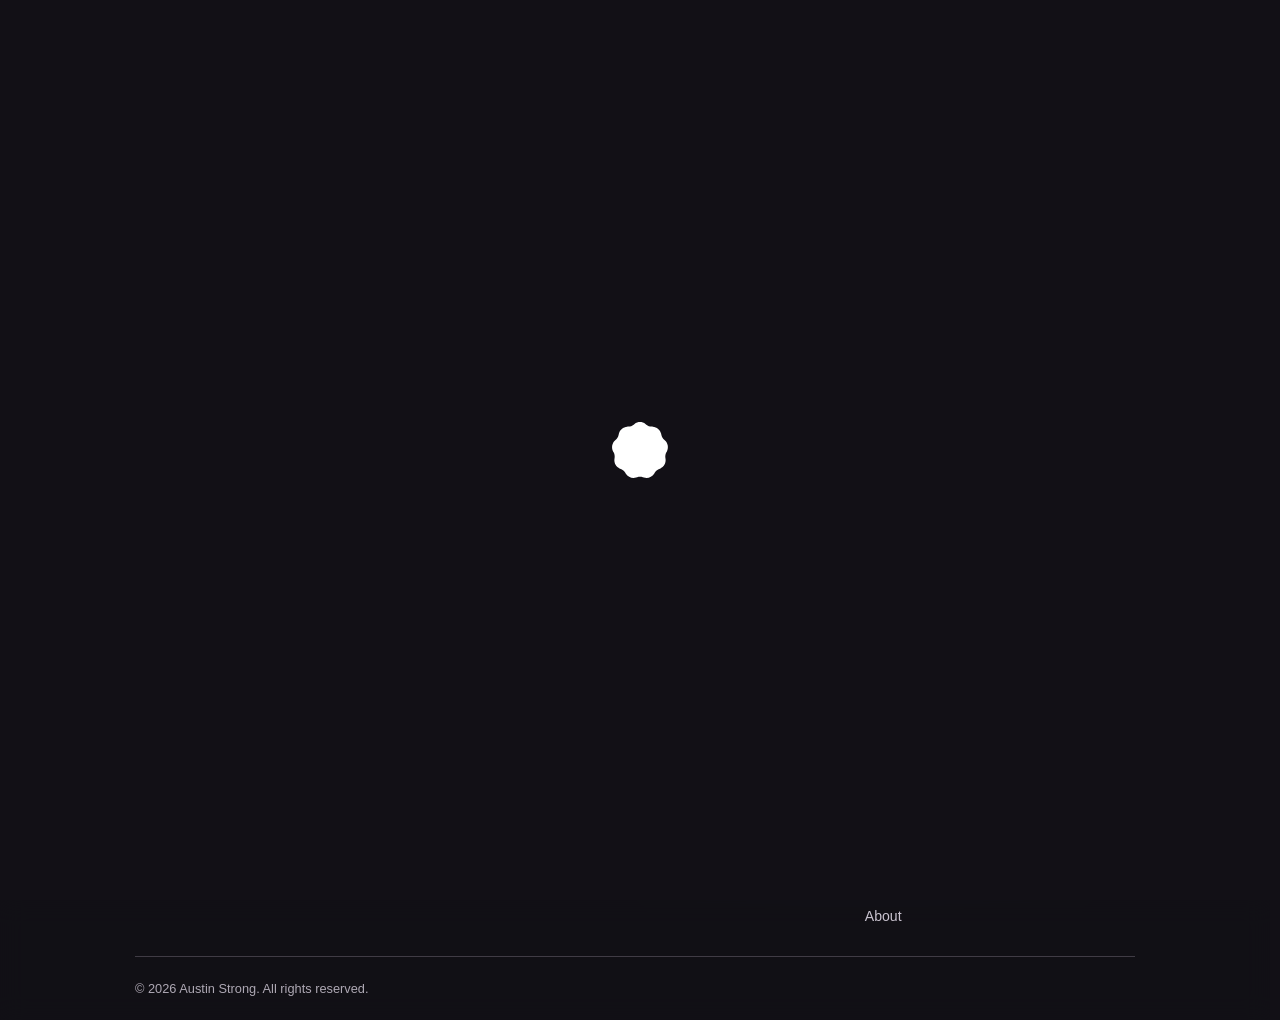
==== commit 843c65a4: "feat: add privacy policy and terms of service pages" ====
--- a/index.html
+++ b/index.html
@@ -12,6 +12,7 @@
     </script>
     <meta charset="UTF-8">
     <meta name="viewport" content="width=device-width, initial-scale=1.0">
+    <meta name="google-adsense-account" content="ca-pub-7619983200423366">
     <title>Austin Strong</title>
     <meta name="description" content="Personal workspace for calendar scheduling dashboards and developer design utilities.">
     <link rel="icon" href="/assets/images/pfp-nine-sided-cookie.png" type="image/png">
--- a/style.css
+++ b/style.css
@@ -553,27 +553,37 @@
     filter: blur(70px);
 }
 
-/* Profile Avatar (Static Circle) */
+/* Profile Avatar (Rotating Cookie Clip) */
 .pfp-wrapper {
     width: clamp(120px, 14vw, 150px);
     height: clamp(120px, 14vw, 150px);
-    border-radius: 50%;
-    overflow: hidden;
+    border-radius: 0;
+    overflow: visible;
     display: flex;
     justify-content: center;
     align-items: center;
     flex-shrink: 0;
-    cursor: default;
+    cursor: pointer;
     position: relative;
     z-index: 1;
+    clip-path: url('#astrong-active-clip');
+    -webkit-clip-path: url('#astrong-active-clip');
+    user-select: none;
+    -webkit-user-select: none;
+    touch-action: manipulation;
+    will-change: transform;
 }
 
 .pfp-wrapper img {
     width: 100%;
     height: 100%;
     object-fit: cover;
-    border-radius: 50%;
+    border-radius: 0;
     display: block;
+    user-select: none;
+    -webkit-user-select: none;
+    -webkit-user-drag: none;
+    will-change: transform;
 }
 
 /* Main Container Layout */
@@ -1836,5 +1846,5 @@
 #footer-device-id-display {
     font-family: 'JetBrains Mono', monospace !important;
     font-variant-numeric: tabular-nums;
-    letter-spacing: 0.14em;
+    letter-spacing: 0.02rem;
 }
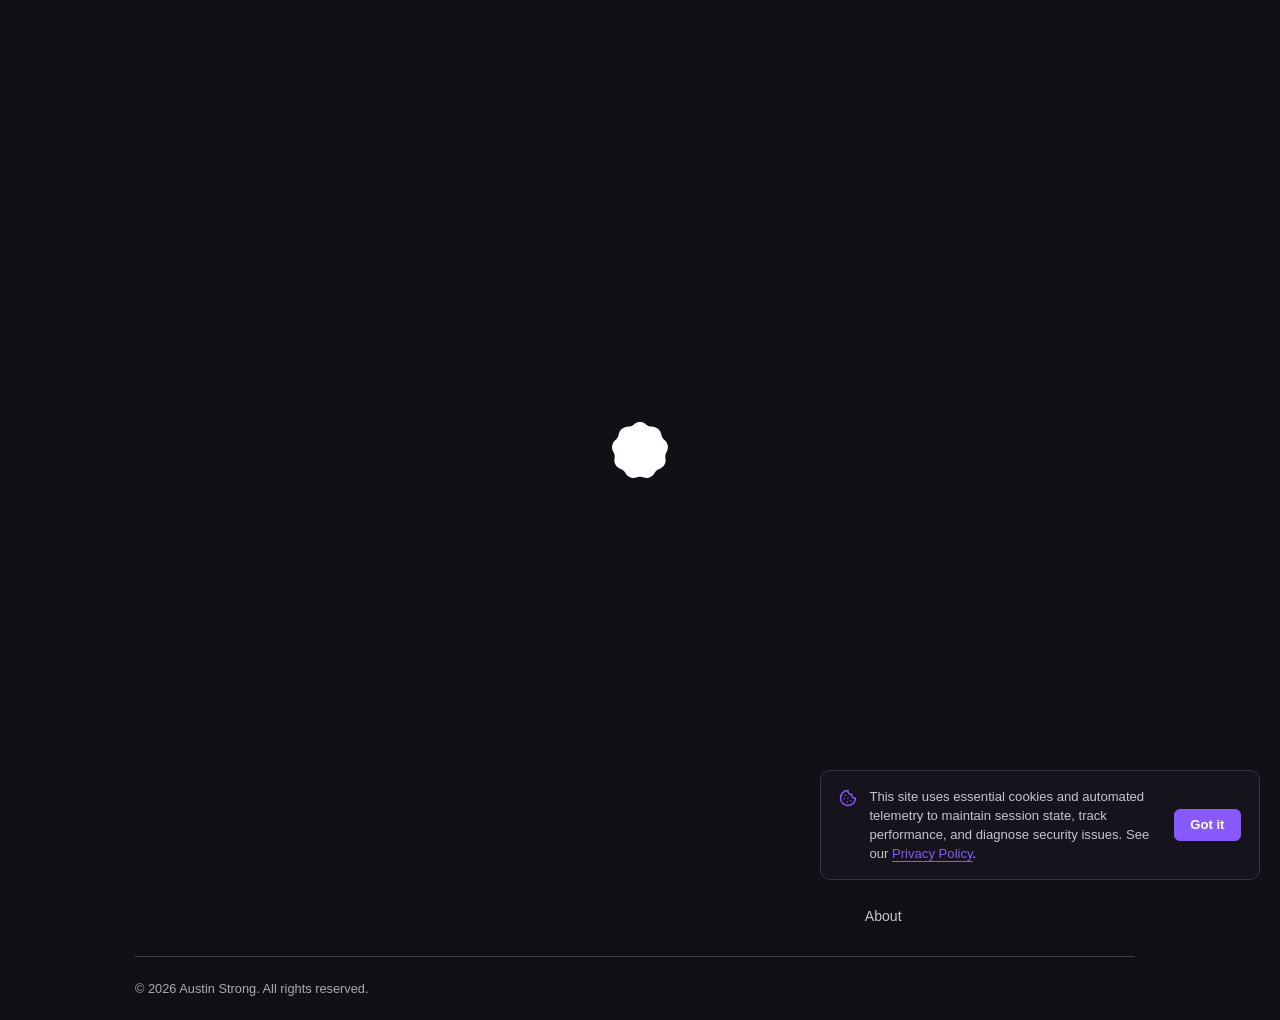
==== commit 6cdeb3a4: "fix: resolve unexpected end of input syntax error in universal.js, bump cachebuster to v13 - Pushed " ====
--- a/index.html
+++ b/index.html
@@ -399,7 +399,7 @@
     </div>
 
     <!-- Scripts -->
-    <script src="universal.js?v=12" defer></script>
+    <script src="universal.js?v=13" defer></script>
     <script src="schedule/starbucks/schedule.js?v=4" defer></script>
     <script src="script.js?v=8" defer></script>
 </body>
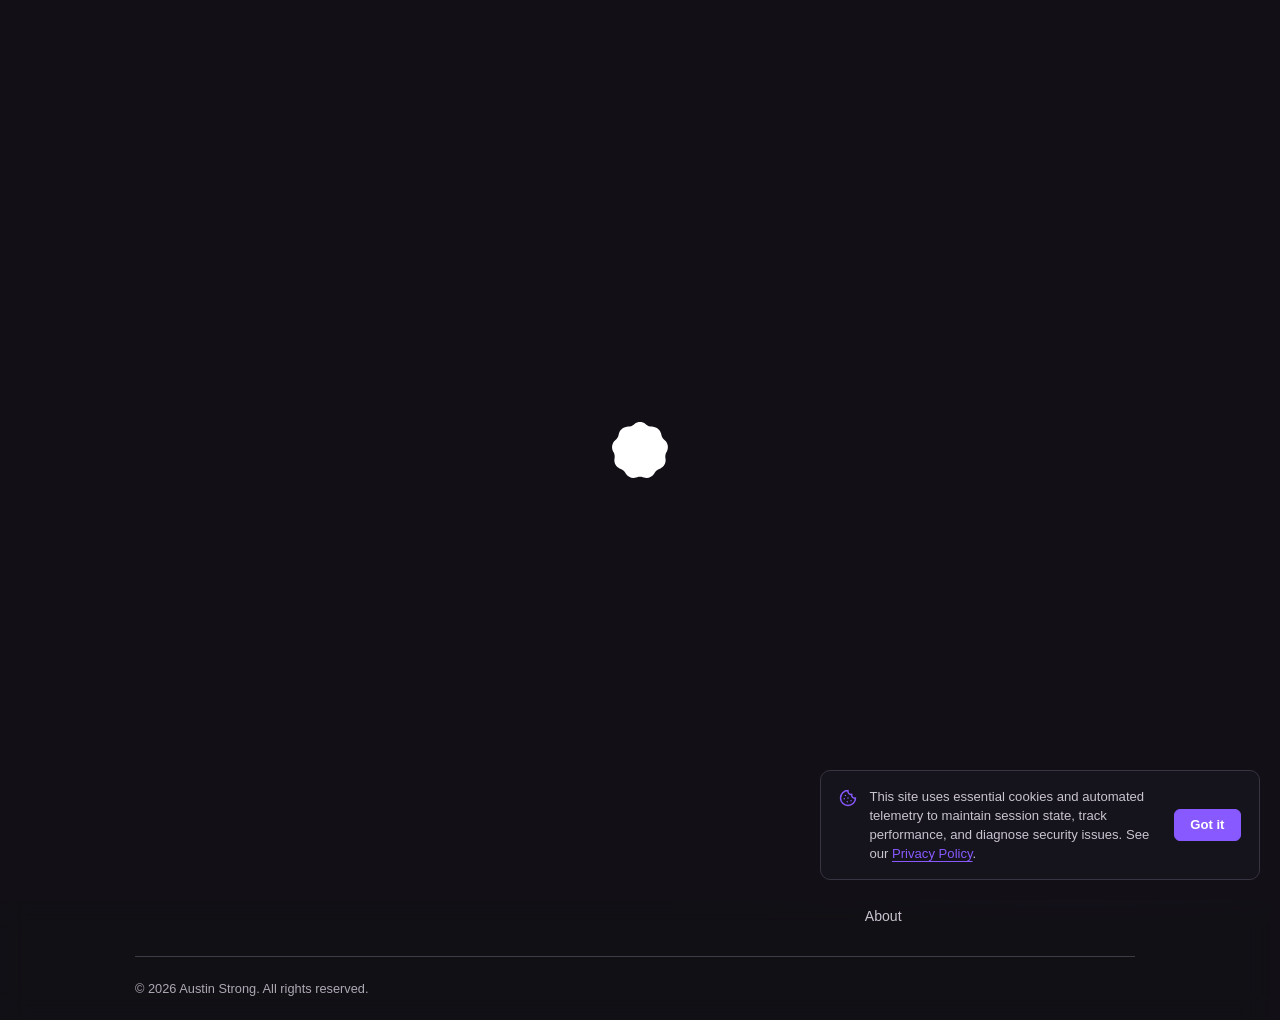
==== commit 54b1c6e6: "The page for everything Austin" ====
--- a/index.html
+++ b/index.html
@@ -14,7 +14,7 @@
     <meta name="viewport" content="width=device-width, initial-scale=1.0">
     <meta name="google-adsense-account" content="ca-pub-7619983200423366">
     <title>Austin Strong</title>
-    <meta name="description" content="Personal workspace for calendar scheduling dashboards and developer design utilities.">
+    <meta name="description" content="The page for everything Austin">
     <link rel="icon" href="/assets/images/pfp-nine-sided-cookie.png" type="image/png">
     <link rel="shortcut icon" href="/assets/images/pfp-nine-sided-cookie.png" type="image/png">
     <link rel="apple-touch-icon" href="/assets/images/pfp-nine-sided-cookie.png">
@@ -27,7 +27,7 @@
     <meta name="theme-color" content="#8859ff">
     <meta property="og:site_name" content="Austin Strong">
     <meta property="og:title" content="Austin Strong">
-    <meta property="og:description" content="Personal workspace for calendar scheduling dashboards and developer design utilities.">
+    <meta property="og:description" content="The page for everything Austin">
     <meta property="og:type" content="website">
     <meta property="og:url" content="https://astrong.xyz/">
     <meta property="og:image" content="https://astrong.xyz/assets/images/pfp-nine-sided-cookie.png">
